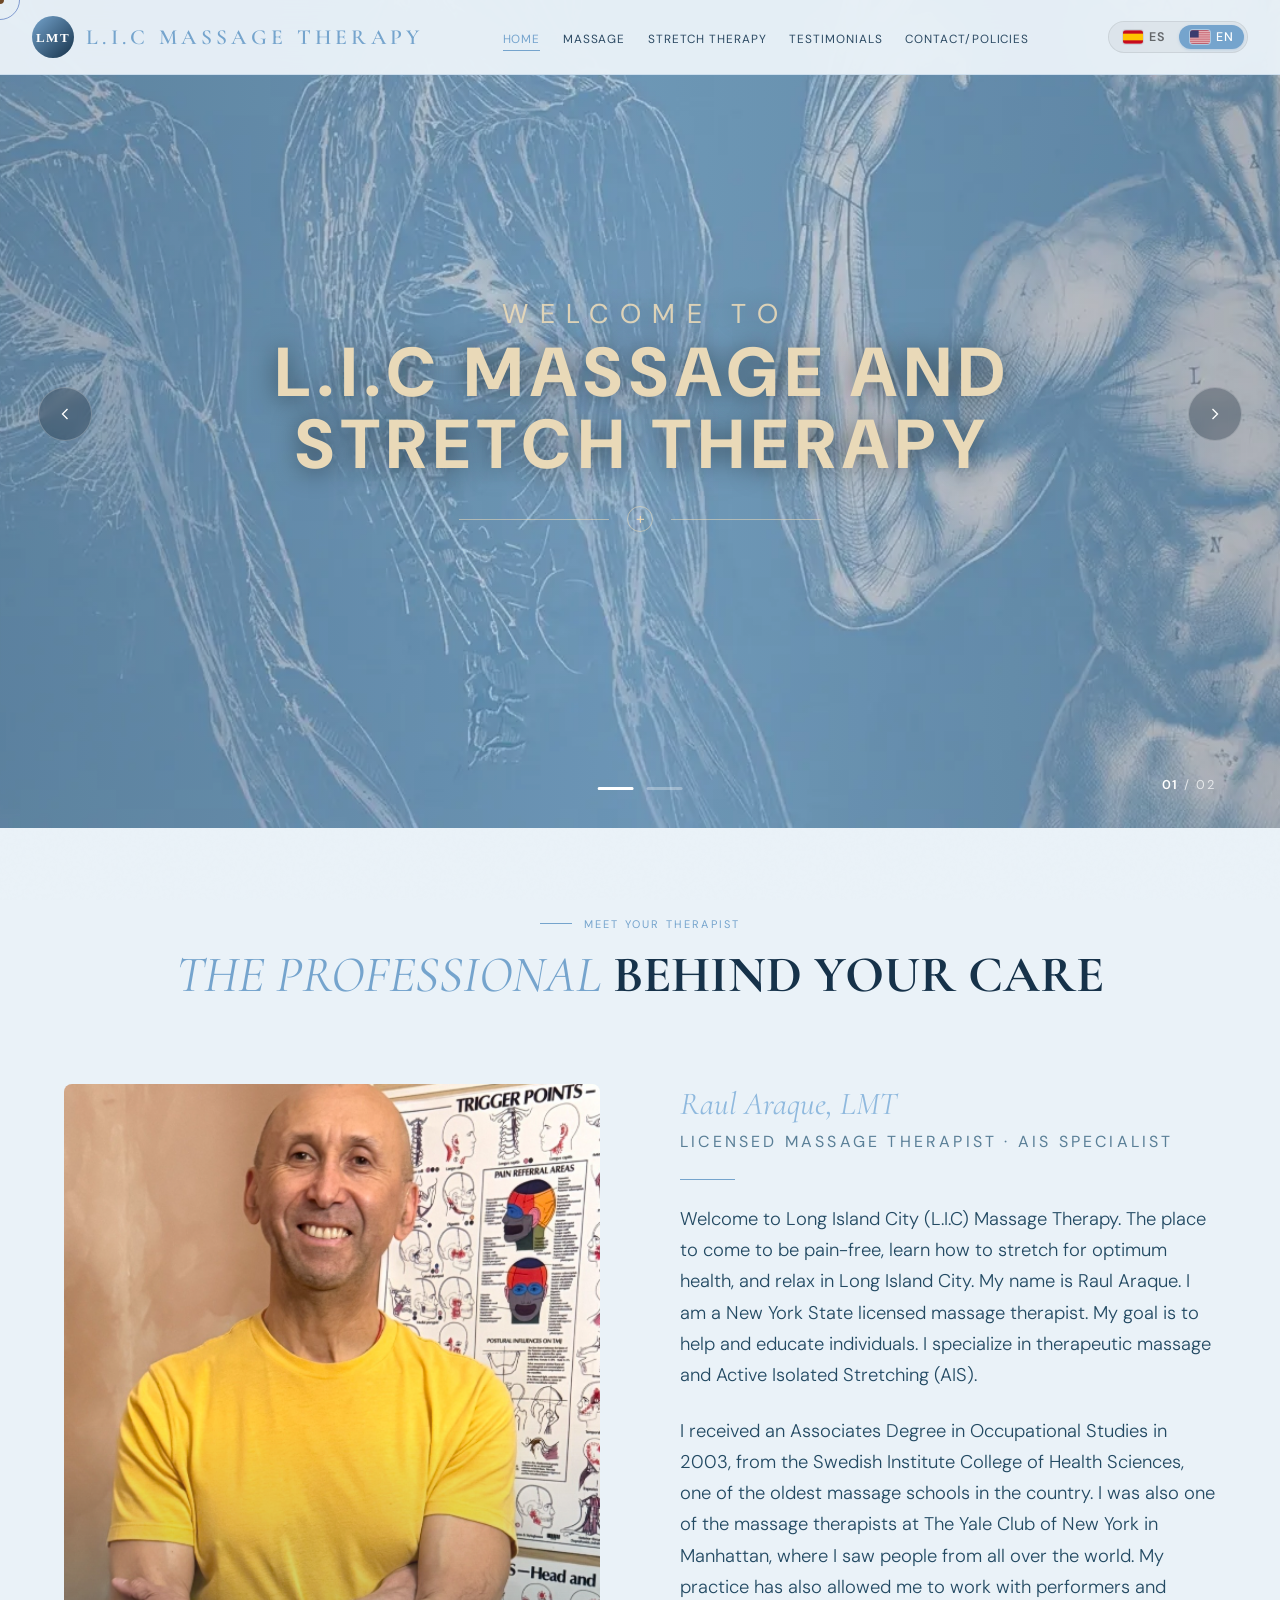
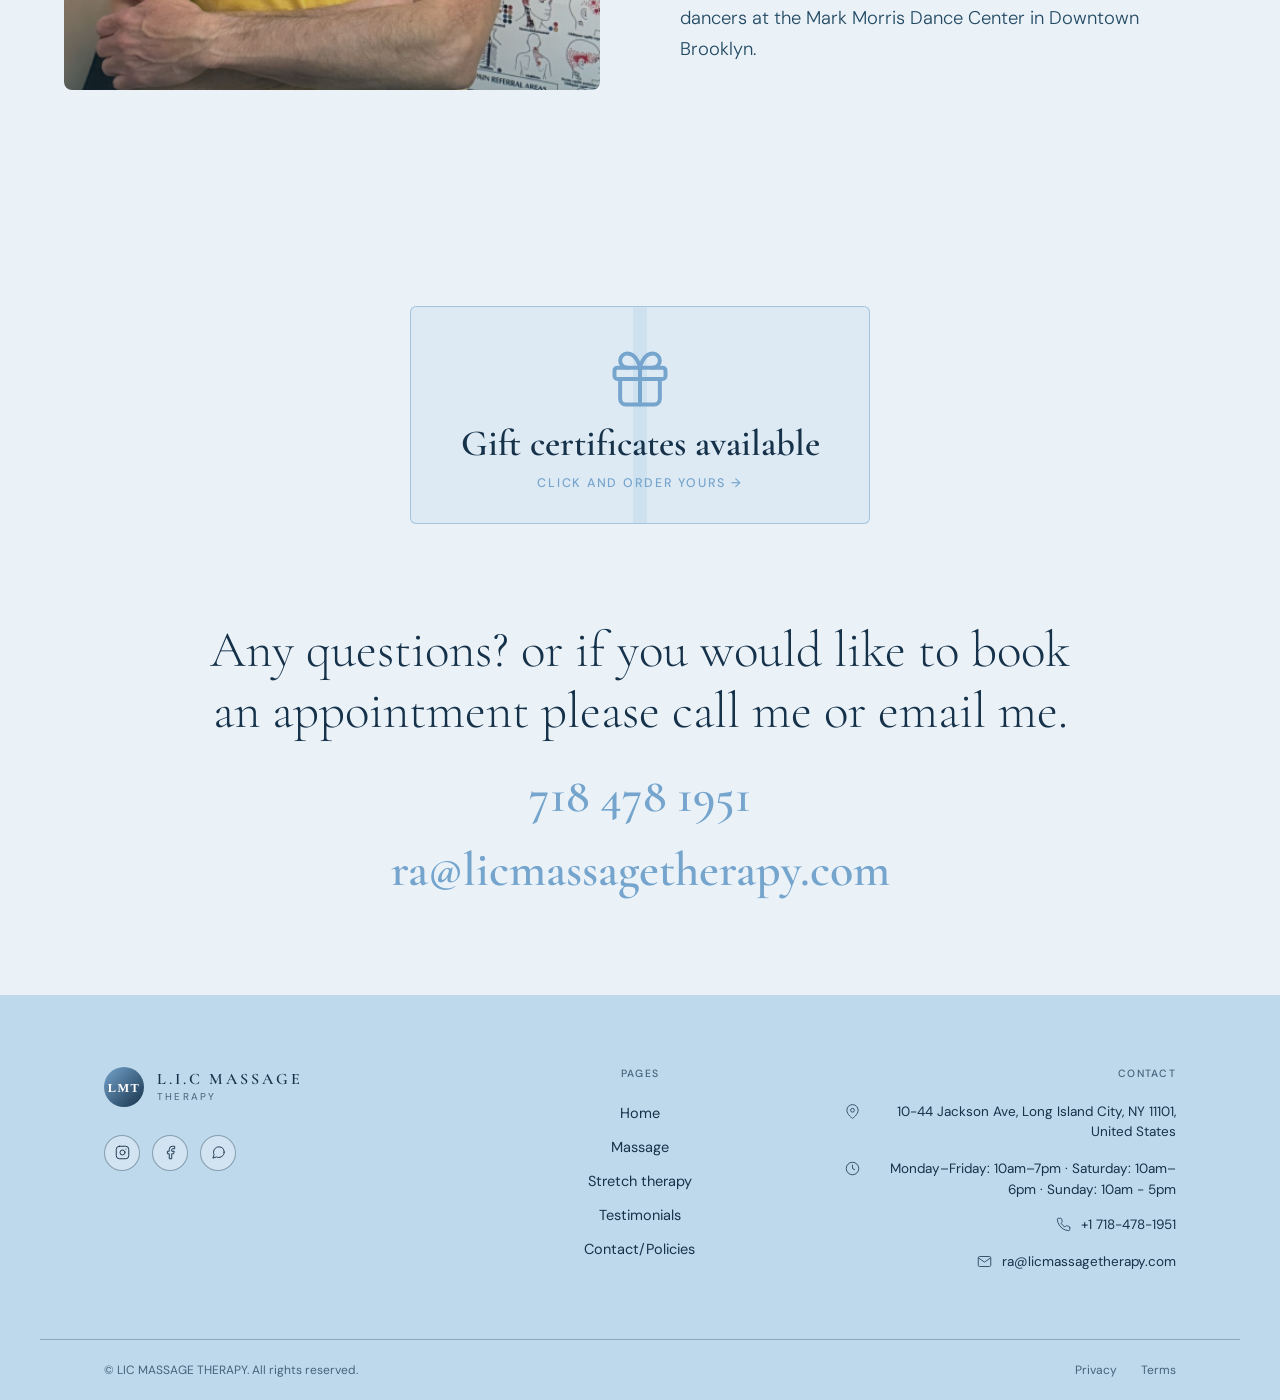
==== LIC-massage-therapy/index.html @ 791ddd69 "update" ====
<!DOCTYPE html>
<html lang="en">
<head>
<meta charset="UTF-8">
<meta name="viewport" content="width=device-width, initial-scale=1.0">
<title>LIC Massage Therapy | Deep Tissue & Therapeutic Massage in Long Island City, NY</title>
<meta name="description" content="Premium muscle therapy center in Long Island City, NY. Personalized deep tissue and therapeutic massage focused on recovery, wellness, and athletic performance.">
<link rel="canonical" href="https://licmassagetherapy.com/">

<!-- ─── OPEN GRAPH / FACEBOOK, WHATSAPP, LINKEDIN ────────────────────────── -->
<meta property="og:type" content="website">
<meta property="og:site_name" content="LIC Massage Therapy">
<meta property="og:locale" content="en_US">
<meta property="og:url" content="https://licmassagetherapy.com/">
<meta property="og:title" content="LIC Massage Therapy | Deep Tissue & Therapeutic Massage in Long Island City, NY">
<meta property="og:description" content="Premium muscle therapy center in Long Island City, NY. Personalized deep tissue and therapeutic massage focused on recovery, wellness, and athletic performance.">
<meta property="og:image" content="https://licmassagetherapy.com/img/og-image.jpg">
<meta property="og:image:width" content="1200">
<meta property="og:image:height" content="630">
<meta property="og:image:alt" content="LIC Massage Therapy - Long Island City, NY">

<!-- ─── TWITTER / X CARD ──────────────────────────────────────────────────── -->
<meta name="twitter:card" content="summary_large_image">
<meta name="twitter:url" content="https://licmassagetherapy.com/">
<meta name="twitter:title" content="LIC Massage Therapy | Deep Tissue & Therapeutic Massage in Long Island City, NY">
<meta name="twitter:description" content="Premium muscle therapy center in Long Island City, NY. Personalized deep tissue and therapeutic massage focused on recovery, wellness, and athletic performance.">
<meta name="twitter:image" content="https://licmassagetherapy.com/img/og-image.jpg">

<link rel="preconnect" href="https://fonts.googleapis.com">
<link rel="preconnect" href="https://fonts.gstatic.com" crossorigin>
<!-- Imagen del hero: se pide de primero, con prioridad alta (clave para el LCP) -->
<link rel="preload" as="image" href="img/hero.webp" fetchpriority="high">
<link href="https://fonts.googleapis.com/css2?family=Cormorant+Garamond:ital,wght@0,300;0,400;0,600;1,300;1,400&family=DM+Sans:wght@300;400;500;700;800&display=swap" rel="stylesheet">
<link rel="stylesheet" href="shared.css">

<!-- Favicon / ícono de pestaña -->
<link rel="icon" type="image/png" href="img/logo.png">
<link rel="shortcut icon" type="image/png" href="img/logo.png">
<link rel="apple-touch-icon" href="img/logo.png">

<!-- ─── HERO CARRUSEL (estilos autocontenidos) ───────────────────────────── -->
<style>
:root{
  --hero-teal:#1F606F;
  --hero-teal-light:#3a8a9c;
}

.hero-carousel{
  position:relative;
  width:100%;
  height:92vh;
  min-height:560px;
  max-height:880px;
  overflow:hidden;
  background:#0a1c2c;
}

/* ── Slides ── */
.hc-slide{
  position:absolute;
  inset:0;
  opacity:0;
  visibility:hidden;
  transition:opacity 1.1s ease, transform 6s ease;
  transform:scale(1.08);
  z-index:1;
}
.hc-slide.active{
  opacity:1;
  visibility:visible;
  transform:scale(1);
  z-index:2;
}
.hc-slide-bg{
  position:absolute;
  inset:0;
  width:100%;
  height:100%;
  max-width:none;
  object-fit:cover;
  object-position:center;
  display:block;
}

/* ── Overlay para contraste (clave del problema anterior) ── */
.hc-slide::after{
  content:'';
  position:absolute;
  inset:0;
  background:
    linear-gradient(105deg, rgba(10,28,44,.82) 0%, rgba(10,28,44,.55) 42%, rgba(10,28,44,.25) 100%),
    linear-gradient(to top, rgba(10,28,44,.65) 0%, transparent 45%);
  z-index:1;
}

/* ── Contenido ── */
.hc-content{
  position:absolute;
  inset:0;
  z-index:10;
  display:flex;
  align-items:center;
  padding:0 clamp(1.5rem,8vw,9rem);
  pointer-events:none;
}
.hc-text{
  max-width:680px;
  pointer-events:auto;
}

.hc-eyebrow{
  display:inline-flex;
  align-items:center;
  gap:.7rem;
  font-family:'DM Sans',sans-serif;
  font-size:.72rem;
  font-weight:500;
  letter-spacing:.32em;
  text-transform:uppercase;
  color:#bfe3ec;
  margin-bottom:1.6rem;
  opacity:0;
  transform:translateY(20px);
}
.hc-eyebrow::before{
  content:'';
  width:42px;
  height:1px;
  background:var(--hero-teal-light);
}

.hc-title{
  font-family:'Cormorant Garamond',serif;
  font-weight:300;
  font-size:clamp(2.6rem,6.2vw,5.4rem);
  line-height:1.02;
  color:#fff;
  margin:0 0 .4rem;
  text-shadow:0 4px 30px rgba(0,0,0,.55);
  opacity:0;
  transform:translateY(28px);
}
.hc-title em{
  font-style:italic;
  font-weight:400;
  color:#e9d9b8;
}
.hc-title .light{
  display:block;
  font-size:.92em;
  color:rgba(255,255,255,.95);
}

.hc-divider{
  width:64px;
  height:2px;
  background:linear-gradient(90deg,var(--hero-teal-light),transparent);
  margin:1.8rem 0;
  opacity:0;
  transform:scaleX(0);
  transform-origin:left;
}

.hc-desc{
  font-family:'DM Sans',sans-serif;
  font-weight:300;
  font-size:clamp(1rem,1.4vw,1.15rem);
  line-height:1.8;
  color:rgba(255,255,255,.82);
  max-width:480px;
  margin:0 0 2.4rem;
  text-shadow:0 2px 14px rgba(0,0,0,.4);
  opacity:0;
  transform:translateY(20px);
}

.hc-ctas{
  display:flex;
  gap:1rem;
  flex-wrap:wrap;
  opacity:0;
  transform:translateY(20px);
}

.hc-btn{
  display:inline-flex;
  align-items:center;
  gap:.6rem;
  font-family:'DM Sans',sans-serif;
  font-size:.82rem;
  font-weight:500;
  letter-spacing:.12em;
  text-transform:uppercase;
  text-decoration:none;
  padding:1.05rem 2.4rem;
  border-radius:2px;
  transition:all .35s ease;
  cursor:pointer;
}
.hc-btn-primary{
  background:var(--hero-teal);
  color:#fff;
  border:1px solid var(--hero-teal);
}
.hc-btn-primary:hover{
  background:var(--hero-teal-light);
  border-color:var(--hero-teal-light);
  transform:translateY(-2px);
  box-shadow:0 12px 30px rgba(31,96,111,.45);
}
.hc-btn-ghost{
  background:transparent;
  color:#fff;
  border:1px solid rgba(255,255,255,.35);
}
.hc-btn-ghost:hover{
  border-color:#fff;
  background:rgba(255,255,255,.08);
  transform:translateY(-2px);
}

/* ── Animación de entrada del slide activo ── */
.hc-slide.active .hc-eyebrow{ animation:hcUp .8s .25s forwards; }
.hc-slide.active .hc-title{   animation:hcUp .9s .4s forwards; }
.hc-slide.active .hc-divider{ animation:hcLine .8s .7s forwards; }
.hc-slide.active .hc-desc{    animation:hcUp .9s .85s forwards; }
.hc-slide.active .hc-ctas{    animation:hcUp .9s 1s forwards; }

@keyframes hcUp{ to{ opacity:1; transform:translateY(0);} }
@keyframes hcLine{ to{ opacity:1; transform:scaleX(1);} }

/* ── Flechas ── */
.hc-arrow{
  position:absolute;
  top:50%;
  transform:translateY(-50%);
  z-index:20;
  width:54px;
  height:54px;
  border-radius:50%;
  border:1px solid rgba(255,255,255,.25);
  background:rgba(10,28,44,.3);
  backdrop-filter:blur(6px);
  color:#fff;
  display:flex;
  align-items:center;
  justify-content:center;
  cursor:pointer;
  transition:all .3s ease;
}
.hc-arrow:hover{
  background:var(--hero-teal);
  border-color:var(--hero-teal);
  transform:translateY(-50%) scale(1.08);
}
.hc-arrow svg{ width:20px; height:20px; }
.hc-arrow.prev{ left:clamp(1rem,3vw,2.4rem); }
.hc-arrow.next{ right:clamp(1rem,3vw,2.4rem); }

/* ── Dots ── */
.hc-dots{
  position:absolute;
  bottom:2.4rem;
  left:50%;
  transform:translateX(-50%);
  z-index:20;
  display:flex;
  gap:.8rem;
}
.hc-dot{
  width:36px;
  height:3px;
  border-radius:2px;
  border:none;
  background:rgba(255,255,255,.3);
  cursor:pointer;
  padding:0;
  overflow:hidden;
  position:relative;
  transition:background .3s;
}
.hc-dot.active{ background:rgba(255,255,255,.4); }
.hc-dot.active::after{
  content:'';
  position:absolute;
  inset:0;
  background:#fff;
  transform:translateX(-100%);
}
.hc-dot.active.run::after{
  animation:hcDot 6s linear forwards;
}
@keyframes hcDot{ to{ transform:translateX(0);} }

/* ── Contador de slide ── */
.hc-counter{
  position:absolute;
  bottom:2.2rem;
  right:clamp(1.5rem,5vw,4rem);
  z-index:20;
  font-family:'DM Sans',sans-serif;
  font-size:.8rem;
  letter-spacing:.15em;
  color:rgba(255,255,255,.7);
}
.hc-counter b{ color:#fff; font-weight:600; }

/* ── Responsive ── */
@media (max-width:768px){
  .hero-carousel{ height:88vh; min-height:520px; }
  .hc-content{ padding:0 1.5rem; align-items:flex-end; padding-bottom:6rem; }
  .hc-arrow{ width:44px; height:44px; }
  .hc-arrow.prev{ left:.8rem; }
  .hc-arrow.next{ right:.8rem; }
  .hc-counter{ display:none; }
  .hc-desc{ max-width:100%; }
}
@media (max-width:480px){
  .hc-ctas{ flex-direction:column; }
  .hc-btn{ justify-content:center; width:100%; }
}

/* ── Slide centrado (estilo banner de referencia) ── */
.hc-centered .hc-content{
  justify-content:center;
  text-align:center;
}
.hc-centered .hc-text{
  max-width:none;
}
/* Centrar también título/divisor/descr./botones cuando el slide centrado
   usa la estructura .hc-title (como el slide 2) */
.hc-centered .hc-divider{
  margin-left:auto;
  margin-right:auto;
  transform-origin:center;
}
.hc-centered .hc-desc{
  margin-left:auto;
  margin-right:auto;
}
.hc-centered .hc-ctas{
  justify-content:center;
}
/* Overlay más suave: la imagen ya viene oscurecida en teal */
.hc-centered::after{
  background:linear-gradient(to right, rgba(10,28,44,.25), rgba(10,28,44,.1) 50%, rgba(10,28,44,.25));
}
.hc-title-center{
  font-family:'DM Sans',sans-serif;
  margin:0;
  color:#e9d9b8;
  text-shadow:0 2px 24px rgba(0,0,0,.5);
  display:flex;
  flex-direction:column;
  align-items:center;
  gap:.3rem;
}
.hc-line-top{
  font-weight:400;
  font-size:clamp(1rem,2.2vw,1.7rem);
  letter-spacing:.42em;
  text-transform:uppercase;
  padding-left:.42em; /* compensar el letter-spacing para centrar óptico */
  opacity:.9;
}
.hc-line-bottom{
  font-weight:800;
  font-size:clamp(1.9rem,5.4vw,4.4rem);
  letter-spacing:.1em;
  text-transform:uppercase;
  line-height:1.05;
  padding-left:.1em;
}
.hc-plus{
  display:flex;
  align-items:center;
  justify-content:center;
  gap:1.1rem;
  margin-top:1.6rem;
  opacity:0;
  transform:translateY(16px);
}
.hc-slide.active .hc-plus{ animation:hcUp .9s .6s forwards; }
.hc-plus-line{
  width:clamp(60px,12vw,150px);
  height:1px;
  background:rgba(233,217,184,.55);
}
.hc-plus-icon{
  display:inline-flex;
  align-items:center;
  justify-content:center;
  width:26px;
  height:26px;
  border:1px solid rgba(233,217,184,.55);
  border-radius:50%;
  color:#e9d9b8;
  font-size:1rem;
  line-height:1;
}
/* animación del título centrado */
.hc-slide.active .hc-title-center{ animation:hcUp .9s .35s forwards; opacity:0; transform:translateY(24px); }

@media (max-width:768px){
  .hc-centered .hc-content{ align-items:center; padding-bottom:0; }
}

/* ── Rendimiento (LCP): el primer slide se pinta completo desde el primer frame.
   Las animaciones de entrada solo corren cuando el carrusel ya avanzó
   (la clase .hc-started la agrega el script en go()). ── */
.hero-carousel:not(.hc-started) .hc-slide:first-child,
.hero-carousel:not(.hc-started) .hc-slide:first-child .hc-title-center,
.hero-carousel:not(.hc-started) .hc-slide:first-child .hc-plus{
  animation:none;
  opacity:1;
  transform:none;
  transition:none;
}
</style>
<!-- ─── Override: descripción About más grande ──────────────────────────── -->
<style>
.about-bio{
  font-size:clamp(1.15rem, 1.4vw, 1.6rem) !important;
  line-height:1.7 !important;
}
.about-role{
  font-size:clamp(1rem, 1.2vw, 1.2rem) !important;
  line-height:1.6 !important;
}
</style>
</head>
<body>

<!-- ─── SPLASH SCREEN ────────────────────────────────────────────────────── -->
<div id="splashScreen" aria-hidden="true">
  <div class="splash-inner">

    <!-- Nombre de la marca -->
    <div class="splash-brand">
      <span class="splash-brand-name"> LIC MASSAGE THERAPY</span>
    </div>

    <!-- Barra de progreso -->
    <div class="splash-progress-track">
      <div class="splash-progress-bar" id="splashBar"></div>
    </div>

  </div>
</div>


<script>
(function () {
  var splash   = document.getElementById('splashScreen');
  var bar      = document.getElementById('splashBar');
  var duration = 400; // ms total visible
  var fadeTime = 350;  // ms fade-out (matches CSS)

  /* Progreso animado */
  var start = null;
  function animateBar(ts) {
    if (!start) start = ts;
    var pct = Math.min(((ts - start) / duration) * 100, 100);
    bar.style.width = pct + '%';
    if (pct < 100) requestAnimationFrame(animateBar);
  }
  requestAnimationFrame(animateBar);

  /* Ocultar splash */
  function hideSplash() {
    splash.classList.add('fade-out');
    setTimeout(function () {
      splash.style.display = 'none';
    }, fadeTime + 10);
  }

  /* Disparar al mayor: duración mínima o carga de página */
  var loaded   = false;
  var timerDone = false;

  function tryHide() {
    if (loaded && timerDone) hideSplash();
  }

  setTimeout(function () {
    timerDone = true;
    tryHide();
  }, duration);

  /* Antes esperaba a window 'load' (todas las imágenes, incluido el hero).
     Ahora basta con que el HTML esté listo: el hero ya se ve debajo. */
  if (document.readyState !== 'loading') {
    loaded = true;
  } else {
    document.addEventListener('DOMContentLoaded', function () {
      loaded = true;
      tryHide();
    });
  }
})();
</script>

<!-- ─── HERO CARRUSEL ─────────────────────────────────────────────────────── -->
<section class="hero-carousel" id="heroCarousel" aria-label="Hero">

  <!-- Slide 1 -->
  <div class="hc-slide active hc-centered">
    <img class="hc-slide-bg" src="img/hero.webp" alt="" fetchpriority="high" decoding="async" width="1920" height="1080">
    <div class="hc-content">
      <div class="hc-text">
        <h1 class="hc-title-center">
          <span class="hc-line-top" data-i18n="hero.title1">Welcome to</span>
          <span class="hc-line-bottom" data-i18n="hero.title2">L.I.C MASSAGE AND STRETCH THERAPY</span>
        </h1>
        <div class="hc-plus">
          <span class="hc-plus-line"></span>
          <span class="hc-plus-icon">+</span>
          <span class="hc-plus-line"></span>
        </div>
      </div>
    </div>
  </div>



  <!-- Slide 3 -->
  <div class="hc-slide hc-centered">
    <img class="hc-slide-bg" src="img/hero.webp" alt="" loading="lazy" decoding="async" width="1920" height="1080">
    <div class="hc-content">
      <div class="hc-text">
       
        <h1 class="hc-title">
          <em data-i18n="hero3.title1">MOVE BETTER,</em>
          <span class="light" data-i18n="hero3.title2">FEEL BETTER</span>
        </h1>
        <div class="hc-divider"></div>
        <p class="hc-desc" data-i18n="hero3.desc">A systematic method of muscle lengthening and fascial release that redefines what it means to stretch.</p>
        <div class="hc-ctas">
          <a href="#" class="hc-btn hc-btn-primary" id="heroBookNowBtn" data-i18n="hero3.cta1">Book Appointment</a>
        </div>
      </div>
    </div>
  </div>

  <!-- Flechas -->
  <button class="hc-arrow prev" id="hcPrev" aria-label="Previous">
    <svg viewBox="0 0 24 24" fill="none" stroke="currentColor" stroke-width="1.6"><polyline points="15 18 9 12 15 6"/></svg>
  </button>
  <button class="hc-arrow next" id="hcNext" aria-label="Next">
    <svg viewBox="0 0 24 24" fill="none" stroke="currentColor" stroke-width="1.6"><polyline points="9 18 15 12 9 6"/></svg>
  </button>

  <!-- Dots -->
  <div class="hc-dots" id="hcDots" role="tablist"></div>

  <!-- Contador -->
  <div class="hc-counter"><b id="hcCur">01</b> / <span id="hcTotal">03</span></div>
</section>

<!-- ─── SCRIPT HERO CARRUSEL ──────────────────────────────────────────────── -->
<script>
(function(){
  var root   = document.getElementById('heroCarousel');
  if(!root) return;
  var slides = Array.prototype.slice.call(root.querySelectorAll('.hc-slide'));
  var dotsEl = document.getElementById('hcDots');
  var curEl  = document.getElementById('hcCur');
  var total  = slides.length;
  var idx    = 0;
  var timer  = null;
  var DELAY  = 6000;

  document.getElementById('hcTotal').textContent = ('0'+total).slice(-2);

  /* Crear dots */
  slides.forEach(function(_,i){
    var d = document.createElement('button');
    d.className = 'hc-dot' + (i===0?' active':'');
    d.setAttribute('role','tab');
    d.setAttribute('aria-label','Slide '+(i+1));
    d.addEventListener('click', function(){ go(i); });
    dotsEl.appendChild(d);
  });
  var dots = Array.prototype.slice.call(dotsEl.children);

  function go(n){
    root.classList.add('hc-started');
    idx = (n + total) % total;
    slides.forEach(function(s,i){ s.classList.toggle('active', i===idx); });
    dots.forEach(function(d,i){
      d.classList.toggle('active', i===idx);
      d.classList.remove('run');
    });
    curEl.textContent = ('0'+(idx+1)).slice(-2);
    /* reiniciar barra de progreso del dot activo */
    void dots[idx].offsetWidth;
    dots[idx].classList.add('run');
    restart();
  }
  function next(){ go(idx+1); }
  function prev(){ go(idx-1); }

  function restart(){
    clearTimeout(timer);
    timer = setTimeout(next, DELAY);
  }

  document.getElementById('hcNext').addEventListener('click', next);
  document.getElementById('hcPrev').addEventListener('click', prev);

  /* Pausar al pasar el mouse */
  root.addEventListener('mouseenter', function(){ clearTimeout(timer); });
  root.addEventListener('mouseleave', restart);

  /* Teclado */
  document.addEventListener('keydown', function(e){
    if(e.key==='ArrowRight') next();
    if(e.key==='ArrowLeft')  prev();
  });

  /* Swipe táctil */
  var x0=null;
  root.addEventListener('touchstart', function(e){ x0 = e.touches[0].clientX; }, {passive:true});
  root.addEventListener('touchend', function(e){
    if(x0===null) return;
    var dx = e.changedTouches[0].clientX - x0;
    if(Math.abs(dx) > 50){ dx<0 ? next() : prev(); }
    x0=null;
  }, {passive:true});

  /* Iniciar */
  dots[0].classList.add('run');
  restart();
})();
</script>



<!-- ═══════════ CONTENIDO SOBRE MÍ (migrado desde sobre-mi.html) ═══════════ -->

<style>
/* ── Encabezado de sección "Sobre el Terapeuta" (antes page-hero) ── */
.about-section-header{
  text-align:center;
  max-width:1200px;
  margin:0 auto;
  padding:80px clamp(16px,3vw,40px) 0;
}
.about-section-header .section-tag{
  display:inline-flex;
  align-items:center;
  gap:12px;
  font-size:11px;
  letter-spacing:.2em;
  text-transform:uppercase;
  color:#75a4cd;
  margin-bottom:16px;
}
.about-section-header .section-tag::before{
  content:"";
  width:32px;
  height:1px;
  background:#75a4cd;
}
.about-section-title{
  font-size:clamp(2rem,4.4vw,3.2rem);
  line-height:1.12;
  color:#16324a;
  margin:0;
  font-family:'Cormorant Garamond',serif;
}
.about-section-title em{
  font-style:italic;
  font-weight:400;
  color:#75a4cd;
}
.about-section-title strong{
  font-weight:800;
  color:#16324a;
}
</style>

 
<!-- ─── SOBRE MÍ: encabezado de sección ──────────────────────────────────── -->
<div class="about-section-header">
  <div class="section-tag reveal" data-i18n="about.tag">Sobre el Terapeuta</div>
  <h2 class="about-section-title reveal delay-1"><em data-i18n="about.title1">Ciencia</em> <strong data-i18n="about.title2">&amp; Precisión</strong></h2>
</div>
 

<section class="about-page">
  <div class="section-container">
    <div class="about-inner">
 
      <!-- FOTO (LEFT) -->
      <div class="about-visual reveal">
 
        <div class="about-accent-line"></div>
 
        <div class="about-img-wrap">
          <div class="about-img-placeholder">
            <img src="img/rr.png" alt="Masaje terapéutico" class="about-img">
            <div class="about-overlay"></div>
          </div>
        </div>
 
 
      </div>
 
      <!-- TEXTO (RIGHT) -->
      <div class="about-text">
 
        <div class="about-name reveal" data-i18n="about.name">
          Raul Araque
        </div>
 
        <div class="about-role reveal delay-1" data-i18n="about.role">
          terapeuta de masaje con licencia del estado de Nueva York. Me especializo en masaje terapéutico y estiramiento aislado activo (AIS).
        </div>
 
        <div class="gold-line reveal delay-1"></div>
 
        <p class="about-bio reveal delay-2" data-i18n="about.bio">
          Con más de 12 años de práctica clínica en terapia muscular y deportiva, he atendido a atletas profesionales, equipos nacionales y miles de pacientes que buscan recuperación óptima. Mi enfoque combina la anatomía funcional con técnicas avanzadas de manipulación tisular para resultados duraderos.
        </p>
 
        <p class="about-bio reveal delay-2" data-i18n="about.bio2">
          Mi filosofía se basa en entender el cuerpo como un sistema integrado. Cada sesión comienza con una evaluación exhaustiva para diseñar un protocolo personalizado que aborde la causa raíz, no solo los síntomas.
        </p>
 
        <div class="about-certs reveal delay-3">
        </div>
      </div>
 
    </div>
  </div>
</section>

 
<!-- ─── CAJITA DE REGALO: GIFT CERTIFICATES ─────────────────────────────── -->
<style>
.gift-section{
  padding:4rem clamp(16px,3vw,40px) 1rem;
  display:flex;
  justify-content:center;
}
.gift-card{
  position:relative;
  display:flex;
  flex-direction:column;
  align-items:center;
  gap:.6rem;
  width:100%;
  max-width:460px;
  padding:2.4rem 2rem 2rem;
  text-align:center;
  text-decoration:none;
  color:var(--text-primary,#16324a);
  background:rgba(117,164,205,.10);
  border:1px solid rgba(117,164,205,.55);
  border-radius:6px;
  overflow:hidden;
  transition:transform .25s ease, box-shadow .25s ease, background .25s ease;
}
/* cinta vertical del "regalo" */
.gift-card::before{
  content:"";
  position:absolute;
  top:0; bottom:0; left:50%;
  width:14px;
  transform:translateX(-50%);
  background:var(--gold,#75a4cd);
  opacity:.14;
  pointer-events:none;
}
.gift-card:hover{
  transform:translateY(-4px);
  background:rgba(117,164,205,.16);
  box-shadow:0 14px 34px rgba(22,50,74,.18);
}
.gift-icon{
  position:relative;
  width:68px; height:68px;
  color:var(--gold,#75a4cd);
  transition:transform .3s ease;
}
.gift-card:hover .gift-icon{ transform:rotate(-6deg) scale(1.08); }
.gift-title{
  position:relative;
  font-family:'Cormorant Garamond',serif;
  font-size:clamp(1.7rem,3.6vw,2.3rem);
  font-weight:600;
  line-height:1.15;
  margin:0;
}
.gift-cta{
  position:relative;
  font-family:'DM Sans',sans-serif;
  font-size:.78rem;
  font-weight:500;
  letter-spacing:.14em;
  text-transform:uppercase;
  color:var(--gold,#75a4cd);
}
.gift-cta::after{ content:" →"; }
</style>

<section class="gift-section">
  <a class="gift-card reveal" id="giftCard" href="https://mail.google.com/mail/?view=cm&fs=1&to=ra@licmassagetherapy.com" target="_blank" rel="noopener">
    <svg class="gift-icon" viewBox="0 0 24 24" fill="none" stroke="currentColor" stroke-width="1.4" stroke-linecap="round" stroke-linejoin="round" aria-hidden="true">
      <rect x="3" y="8" width="18" height="4" rx="1"/>
      <path d="M12 8v13"/>
      <path d="M19 12v7a2 2 0 0 1-2 2H7a2 2 0 0 1-2-2v-7"/>
      <path d="M7.5 8a2.5 2.5 0 0 1 0-5C11 3 12 8 12 8s1-5 4.5-5a2.5 2.5 0 0 1 0 5"/>
    </svg>
    <h3 class="gift-title" data-i18n="gift.title">Gift certificates available</h3>
    <span class="gift-cta" data-i18n="gift.cta">Click and order yours</span>
  </a>
</section>

<script>
/* Abre Gmail (redactar) con asunto y cuerpo en el idioma activo */
(function () {
  var TO = 'ra@licmassagetherapy.com';
  function giftUrl() {
    var lang = document.documentElement.lang === 'es' ? 'es' : 'en';
    var t = (typeof i18n !== 'undefined' && i18n[lang]) ? i18n[lang] : {};
    return 'https://mail.google.com/mail/?view=cm&fs=1'
      + '&to=' + encodeURIComponent(TO)
      + '&su=' + encodeURIComponent(t['gift.mail.subject'] || '')
      + '&body=' + encodeURIComponent(t['gift.mail.body'] || '');
  }
  function refresh() {
    var a = document.getElementById('giftCard');
    if (a) a.href = giftUrl();
  }
  document.addEventListener('langChange', refresh);
  document.addEventListener('DOMContentLoaded', refresh);
  document.addEventListener('click', function (e) {
    var a = e.target.closest && e.target.closest('#giftCard');
    if (a) a.href = giftUrl();
  }, true);
})();
</script>

<!-- ─── CTA CONTACTO / RESERVAS ──────────────────────────────────────────── -->
<style>
.home-cta{
  padding:5rem clamp(16px,3vw,40px) 6rem;
  text-align:center;
}
.home-cta-inner{
  max-width:900px;
  margin:0 auto;
  display:flex;
  flex-direction:column;
  align-items:center;
  gap:1rem;
}
.home-cta-title{
  font-family:'Cormorant Garamond',serif;
  font-size:clamp(2rem,5vw,3.2rem);
  font-weight:300;
  line-height:1.2;
  color:var(--text-primary,#16324a);
  margin:0 0 .5rem;
}
.home-cta-link{
  font-family:'Cormorant Garamond',serif;
  font-weight:600;
  font-size:clamp(1.8rem,4.5vw,3rem);
  color:var(--gold,#75a4cd);
  text-decoration:none;
  transition:color .2s ease;
}
.home-cta-link:hover{ color:var(--gold-light,#16324a); }
.home-cta-email{ word-break:break-all; }
</style>

<section class="home-cta">
  <div class="home-cta-inner reveal">
    <h2 class="home-cta-title" data-i18n="cancel.top.title">Any questions? or if you would like to book an appointment please call me or email me.</h2>
    <a href="tel:+17184781951" class="home-cta-link">718 478 1951</a>
    <a href="mailto:ra@licmassagetherapy.com" class="home-cta-link home-cta-email">ra@licmassagetherapy.com</a>
  </div>
</section>

<!-- ── Script de animaciones scroll para las nuevas secciones ── -->
<script>
(function () {
  var animated = document.querySelectorAll('.slide-left, .slide-right, .slide-up');
  if (!animated.length) return;
 
  var io = new IntersectionObserver(function (entries) {
    entries.forEach(function (e) {
      if (e.isIntersecting) {
        e.target.classList.add('in');
        io.unobserve(e.target);
      }
    });
  }, { threshold: 0.12 });
 
  animated.forEach(function (el) { io.observe(el); });
})();
</script>
 
 


<!-- ─── SCRIPTS: Video + Tabs ─────────────────────────────────────────────── -->
<script>
/* ── Tabs ── */
var tabBtns   = document.querySelectorAll('.tab-btn');
var tabInd    = document.getElementById('tabIndicator');
function switchTab(idx) {
  if (!tabBtns.length || !tabInd) return; /* guard: sección de tabs ausente */
  tabBtns.forEach(function(b,i){
    b.classList.toggle('active', i === idx);
    b.setAttribute('aria-selected', i === idx);
  });
  document.querySelectorAll('.tab-panel').forEach(function(p,i){
    p.classList.toggle('active', i === idx);
  });
  var active = tabBtns[idx];
  if (!active) return;
  tabInd.style.left  = active.offsetLeft + 'px';
  tabInd.style.width = active.offsetWidth + 'px';
  if (idx === 0) bcInit();
}

/* Init indicator */
window.addEventListener('load', function() {
  switchTab(0);
  /* Re-aplicar idioma DESPUÉS de que load haya generado los elementos dinámicos
     (dots del carousel, indicador de tabs, etc.) */
  if (typeof applyLang === 'function' && typeof currentLang !== 'undefined') {
    applyLang(currentLang);
  }
});

/* ── Benefits carousel ── */
var bcPos   = 0;
var bcTotal = 5;
var bcVisible = 3;

function bcGetVisible() {
  return window.innerWidth <= 560 ? 1 : window.innerWidth <= 900 ? 2 : 3;
}

/* Helper para leer traducciones (disponible tras cargar shared.js) */
function bcT(key, fallback) {
  if (typeof i18n !== 'undefined' && typeof currentLang !== 'undefined') {
    var val = i18n[currentLang] && i18n[currentLang][key];
    if (val !== undefined) return val;
  }
  return fallback || key;
}

function bcInit() {
  bcVisible = bcGetVisible();
  var dotsEl = document.getElementById('bcDots');
  if (!dotsEl) return; /* guard: sección de beneficios ausente */
  var pages  = Math.ceil(bcTotal / bcVisible);
  dotsEl.innerHTML = '';
  for (var i = 0; i < pages; i++) {
    var d = document.createElement('button');
    d.className = 'bc-dot' + (i === 0 ? ' active' : '');
    /* FIX: aria-label traducido según idioma activo */
    d.setAttribute('aria-label', bcT('bc.page', 'Page') + ' ' + (i+1));
    d.setAttribute('data-page', i);
    d.onclick = (function(pg){ return function(){ bcGoTo(pg); }; })(i);
    dotsEl.appendChild(d);
  }
  /* FIX: re-aplicar traducciones a las tarjetas estáticas del carousel */
  bcApplyLang();
  bcGoTo(0);
}

/* Re-aplica las traducciones i18n a todos los elementos [data-i18n] dentro
   del panel de beneficios, para cuando el idioma cambia sin re-renderizar el HTML */
function bcApplyLang() {
  if (typeof i18n === 'undefined' || typeof currentLang === 'undefined') return;
  var panel = document.getElementById('panel-0');
  if (!panel) return;
  panel.querySelectorAll('[data-i18n]').forEach(function(el) {
    var key = el.getAttribute('data-i18n');
    var val = i18n[currentLang] && i18n[currentLang][key];
    if (val !== undefined) el.textContent = val;
  });
  /* También actualizar aria-labels de los dots ya creados */
  document.querySelectorAll('.bc-dot').forEach(function(d, i) {
    d.setAttribute('aria-label', bcT('bc.page', 'Page') + ' ' + (i+1));
  });
}

function bcGoTo(page) {
  bcVisible = bcGetVisible();
  var pages  = Math.ceil(bcTotal / bcVisible);
  page = Math.max(0, Math.min(page, pages - 1));
  bcPos = page;
  var cardW = document.querySelector('.bc-card');
  if (!cardW) return;
  var gap    = 19.2; // ~1.2rem
  var shift  = page * bcVisible * (cardW.offsetWidth + gap);
  document.getElementById('bcTrack').style.transform = 'translateX(-' + shift + 'px)';
  document.querySelectorAll('.bc-dot').forEach(function(d, i) {
    d.classList.toggle('active', i === page);
  });
  document.getElementById('bcPrev').disabled = page === 0;
  document.getElementById('bcNext').disabled = page >= pages - 1;
}

function bcSlide(dir) {
  bcGoTo(bcPos + dir);
}

window.addEventListener('resize', function() { bcInit(); });

/* FIX: escuchar cambio de idioma para re-traducir la sección de beneficios */
document.addEventListener('langChange', function() {
  bcApplyLang();
});
</script>


<script src="shared.js"></script>
<script src="components.js"></script>
<script>
  renderComponents('index');
  initPage('index');
</script>

<!-- ══════════════ SQUARE BOOKING MODAL ══════════════ -->
<style>
.sq-booking-overlay {
  display: none;
  position: fixed;
  inset: 0;
  background: rgba(0, 0, 0, 0.6);
  z-index: 10000;
  align-items: center;
  justify-content: center;
  padding: 2rem 1rem;
}
.sq-booking-overlay.active {
  display: flex;
}
.sq-booking-modal {
  position: relative;
  background: #fff;
  width: 100%;
  max-width: 520px;
  height: 90vh;
  max-height: 780px;
  border-radius: 10px;
  overflow: hidden;
  box-shadow: 0 20px 60px rgba(0, 0, 0, 0.35);
}
.sq-booking-close {
  position: absolute;
  top: 0.6rem;
  right: 0.6rem;
  z-index: 2;
  width: 34px;
  height: 34px;
  border: none;
  border-radius: 50%;
  background: rgba(0, 0, 0, 0.55);
  color: #fff;
  display: flex;
  align-items: center;
  justify-content: center;
  cursor: pointer;
  transition: background 0.2s ease;
}
.sq-booking-close:hover { background: rgba(0, 0, 0, 0.8); }
.sq-booking-close svg { width: 18px; height: 18px; }
.sq-booking-iframe {
  width: 100%;
  height: 100%;
  border: 0;
}
.sq-booking-loading {
  position: absolute;
  inset: 0;
  display: flex;
  align-items: center;
  justify-content: center;
  font-family: 'DM Sans', sans-serif;
  font-size: 0.9rem;
  letter-spacing: 0.08em;
  text-transform: uppercase;
  color: var(--text-secondary, #777);
}
@media (max-width: 560px) {
  .sq-booking-modal { height: 95vh; max-height: none; border-radius: 6px; }
}
</style>

<div class="sq-booking-overlay" id="sqBookingOverlay" role="dialog" aria-modal="true" aria-label="Reservar cita">
  <div class="sq-booking-modal" id="sqBookingModal">
    <button class="sq-booking-close" id="sqBookingClose" aria-label="Cerrar">
      <svg viewBox="0 0 24 24" fill="none" stroke="currentColor" stroke-width="2"><path d="M18 6L6 18M6 6l12 12"/></svg>
    </button>
    <div class="sq-booking-loading" id="sqBookingLoading">Cargando reservas…</div>
    <iframe class="sq-booking-iframe" id="sqBookingIframe" title="Reservar cita" allow="payment"></iframe>
  </div>
</div>

<script>
  (function () {
    // URL del widget de Square Appointments (sin el .js, para usarla como iframe)
    var SQUARE_BOOKING_URL = 'https://square.site/appointments/buyer/widget/xtp5il4pnepb8w/LBVMBHCX8899Q';

    var overlay  = document.getElementById('sqBookingOverlay');
    var iframe   = document.getElementById('sqBookingIframe');
    var loading  = document.getElementById('sqBookingLoading');
    var closeBtn = document.getElementById('sqBookingClose');
    var iframeLoaded = false;

    function openSquareBooking(e) {
      if (e) e.preventDefault();
      if (!iframeLoaded) {
        loading.style.display = 'flex';
        iframe.src = SQUARE_BOOKING_URL;
        iframe.addEventListener('load', function () {
          loading.style.display = 'none';
        }, { once: true });
        iframeLoaded = true;
      }
      overlay.classList.add('active');
      document.body.style.overflow = 'hidden';
    }

    function closeSquareBooking() {
      overlay.classList.remove('active');
      document.body.style.overflow = '';
    }

    closeBtn.addEventListener('click', closeSquareBooking);
    overlay.addEventListener('click', function (e) {
      if (e.target === overlay) closeSquareBooking();
    });
    document.addEventListener('keydown', function (e) {
      if (e.key === 'Escape' && overlay.classList.contains('active')) closeSquareBooking();
    });

    window.openSquareBooking = openSquareBooking;

    var heroBtn = document.getElementById('heroBookNowBtn');
    if (heroBtn) heroBtn.addEventListener('click', openSquareBooking);
  })();
</script>
</body>
</html>
---- LIC-massage-therapy/shared.css ----
:root {

  /* ── FONDOS ─────────────────────────────────────────── */
  --bg-primary:        #eaf2f8;              /* azul pálido — fondo global */
  --bg-deep:           #d6e6f2;              /* azul más profundo */
  --bg-nav:            rgba(234,242,248,0.96);
  --bg-card:           #f5f9fc;              /* blanco azulado suave */
  --bg-card-hover:     #eef5fa;
  --bg-form:           rgba(245,249,252,0.85);
  --bg-glass:          rgba(234,242,248,0.72);
  --bg-page-hero:      linear-gradient(135deg, #d9e8f4 0%, #cfe1f0 50%, #d8e9f5 100%);
  --bg-cta:            #16324a;              /* azul marino profundo */
  --bg-footer:         #16324a;

  /* ── BORDES ─────────────────────────────────────────── */
  --border:            rgba(117,164,205,0.22);
  --border-card:       rgba(117,164,205,0.14);
  --border-focus:      rgba(117,164,205,0.60);

  /* ── TIPOGRAFÍA ─────────────────────────────────────── */
  --font-display:      'Cormorant Garamond', serif;
  --font-body:         'DM Sans', sans-serif;
  --text-primary:      #16324a;              /* azul marino / casi negro */
  --text-secondary:    #234a63;
  --text-muted:        #5a7f97;
  --text-faint:        #a8c3d6;

  /* ── ACENTO PRINCIPAL (reemplaza "gold") ────────────── */
  /* Azul cielo — el color del botón "RESERVAR CITA" */
  --gold:              #75a4cd;
  --gold-soft:         rgba(117,164,205,0.12);
  --gold-light:        #8fb9de;
  --electric:          #2c5478;             /* azul profundo para énfasis */

  /* ── NAVEGACIÓN ─────────────────────────────────────── */
  --nav-link:          #2c4a63;
  --nav-link-hover:    #75a4cd;

  /* ── OVERLAYS / OPACIDADES ──────────────────────────── */
  --muscles-opacity:   0.05;
  --anatomy-opacity:   0.18;
  --page-hero-overlay: rgba(217,232,244,0.55);
  --noise-opacity:     0.10;

  /* ── SCROLLBAR ──────────────────────────────────────── */
  --scrollbar-bg:      #d9e8f4;

  /* ── INPUTS ─────────────────────────────────────────── */
  --input-bg:          #f5f9fc;
  --input-color:       #16324a;

  /* ── SOMBRAS ─────────────────────────────────────────── */
  --shadow-card:       0 4px 24px rgba(22,50,74,0.08);
  --shadow-gold:       0 8px 32px rgba(117,164,205,0.18);

  /* ── CTA / FOOTER ───────────────────────────────────── */
  --cta-border:        rgba(117,164,205,0.28);

  /* ── SERVICIOS ──────────────────────────────────────── */
  --service-num-color: rgba(117,164,205,0.12);
  --service-num-hover: rgba(117,164,205,0.35);

  /* ══════════════════════════════════════════════════════
     SECCIÓN BIO / PALETA DE SECCIONES
     ══════════════════════════════════════════════════════ */
  --dark:              #eaf2f8;
  --dark2:             #16324a;
  --cream:             #f5f9fc;
  --cream2:            #e9f1f7;

  --bio-text:          #3f6785;
  --bio-card-bg:       #f5f9fc;
  --bio-card-border:   rgba(117,164,205,0.16);
  --bio-img-bg:        #c9dced;
  --bio-heading-color: #16324a;
  --bio-para-color:    #3f6785;
  --bio-inst-bg:       #f5f9fc;
  --bio-inst-name:     #16324a;

  /* ── TRAY ───────────────────────────────────────────── */
  --tray-content-bg:   #f5f9fc;
  --tray-content-border: #d3e3ef;
  --tray-dot-bg:       #eaf2f8;
  --tray-desc-color:   #5a7f97;

  /* ── CERTIFICACIONES ────────────────────────────────── */
  --cert-card-bg:      #16324a;

  /* ── WORKSHOPS ──────────────────────────────────────── */
  --ws-section-bg:     #d9e8f4;
  --ws-stats-bg:       #16324a;
  --ws-title-color:    #16324a;
  --ws-intro-color:    #5a7f97;

  /* ── TERAPIAS ───────────────────────────────────────── */
  --terapias-bg:       #0a1f30;

  /* ── TABS ───────────────────────────────────────────── */
  --tab-section-bg:    #f5f9fc;
  --tab-nav-border:    #b7d0e3;
  --tab-btn-color:     #7996ac;
  --tab-btn-active:    #16324a;
  --tab-indicator-bg:  #16324a;

  /* ── BEFORE/AFTER CARDS ─────────────────────────────── */
  --bc-card-bg:        #f5f9fc;
  --bc-card-border:    #d3e3ef;
  --bc-title-color:    #16324a;
  --bc-desc-color:     #5a7f97;
  --bc-num-color:      #d9e8f4;
  --bc-arrow-bg:       #f5f9fc;
  --bc-arrow-border:   #b7d0e3;
  --bc-arrow-color:    #16324a;
  --bc-arrow-hover-bg: #16324a;
  --bc-arrow-hover-color: #eaf2f8;
  --bc-dot-bg:         #b7d0e3;
  --bc-dot-active:     #16324a;

  /* ── TESTIMONIOS ────────────────────────────────────── */
  --testi-card-bg:     #f5f9fc;
  --testi-card-border: #d3e3ef;
  --testi-quote-color: #234a63;
  --testi-name-color:  #16324a;
  --testi-role-color:  #7996ac;

  /* ── PROBLEM/SOLUTION CARDS ─────────────────────────── */
  --ps-card-bg:        #f5f9fc;
  --ps-card-border:    #d3e3ef;
  --ps-title-color:    #16324a;
  --ps-desc-color:     #5a7f97;

  /* ── MODAL DE RESERVA ───────────────────────────────── */
  --booking-modal-bg:  #f5f9fc;
  --booking-modal-color: #16324a;
  --bm-field-label-color: #5a7f97;
  --bm-input-bg:       #ffffff;
  --bm-input-color:    #16324a;
  --bm-input-border:   #b7d0e3;
  --bm-input-focus:    #75a4cd;
  --bm-submit-bg:      #4a7fab;       /* azul profundo — igual al botón CTA */
  --bm-submit-color:   #eaf2f8;
  --bm-submit-hover:   #75a4cd;
  --bm-service-color:  #75a4cd;
  --bm-success-color:  #234a63;

  /* ── VALIDACIÓN DE FORMULARIOS ──────────────────────── */
  --form-valid:        #2a9e72;       /* verde esmeralda suave */
  --form-invalid:      #c0463a;
}

/* TRANSITIONS */
body, nav, .service-card, .testimonial-card-full, .preview-card, .value-card, .contact-card, footer {
  transition: background-color 0.35s ease, color 0.35s ease, border-color 0.35s ease;
}

/* BASE RESET */
*, *::before, *::after { box-sizing: border-box; margin: 0; padding: 0; }
html { scroll-behavior: smooth; font-size: 16px; }

body {
  background: var(--bg-primary);
  color: var(--text-primary);
  font-family: 'DM Sans', sans-serif;
  overflow-x: hidden;
  cursor: none;
}
body::before {
  content: ''; position: fixed; inset: 0; z-index: 0; pointer-events: none;
  background-image: url("data:image/svg+xml,%3Csvg viewBox='0 0 256 256' xmlns='http://www.w3.org/2000/svg'%3E%3Cfilter id='n'%3E%3CfeTurbulence type='fractalNoise' baseFrequency='0.9' numOctaves='4' stitchTiles='stitch'/%3E%3C/filter%3E%3Crect width='100%25' height='100%25' filter='url(%23n)' opacity='0.04'/%3E%3C/svg%3E");
  opacity: var(--noise-opacity);
}

/* SCROLLBAR */
::-webkit-scrollbar { width: 4px; }
::-webkit-scrollbar-track { background: var(--scrollbar-bg); }
::-webkit-scrollbar-thumb { background: var(--gold); border-radius: 2px; }

/* CUSTOM CURSOR */
.cursor { position: fixed; top: 0; left: 0; pointer-events: none; z-index: 9999; mix-blend-mode: difference; }
.cursor-dot { width: 8px; height: 8px; background: var(--gold); border-radius: 50%; position: absolute; transform: translate(-50%,-50%); transition: width .2s,height .2s; }
.cursor-ring { width: 40px; height: 40px; border: 1px solid rgba(201,168,76,0.5); border-radius: 50%; position: absolute; transform: translate(-50%,-50%); transition: all .15s ease-out; }

/* MOBILE MENU */
.mobile-menu {
  position: fixed; inset: 0; z-index: 999;
  background: var(--bg-primary);
  display: flex; flex-direction: column; align-items: center; justify-content: center; gap: 2rem;
  transform: translateX(100%);
  transition: transform 0.4s cubic-bezier(0.4,0,0.2,1);
}
.mobile-menu.open { transform: translateX(0); }
.mobile-menu-close { position: absolute; top: 2rem; right: 2rem; background: none; border: none; cursor: pointer; color: var(--gold); font-size: 1.5rem; }
.nav-links-mobile { list-style: none; display: flex; flex-direction: column; align-items: center; gap: 1.5rem; }
.nav-links-mobile a { font-size: 0.85rem; color: var(--nav-link); text-decoration: none; letter-spacing: 0.15em; text-transform: uppercase; }
.nav-links-mobile a.active, .nav-links-mobile a:hover { color: var(--gold); }
.mobile-lang-row { display: flex; align-items: center; gap: 1rem; }

/* NAVBAR */
nav {
  position: fixed; top: 0; left: 0; right: 0; z-index: 1000;
  padding: 1.5rem 4rem;
  display: flex; align-items: center; justify-content: space-between;
  transition: all 0.4s ease;
}
nav.scrolled, nav.scrolled-static {
  background: var(--bg-nav);
  backdrop-filter: blur(20px);
  -webkit-backdrop-filter: blur(20px);
  border-bottom: 1px solid var(--border);
  padding: 1rem 4rem;
}
.nav-logo {
  font-family: 'Cormorant Garamond', serif;
  font-size: 1.6rem; font-weight: 600; letter-spacing: 0.3em;
  color: var(--gold); text-decoration: none;
  display: flex; align-items: center; gap: 0.75rem;
}
.nav-logo-symbol {
  width: 30px; height: 30px; border: 1.5px solid var(--gold);
  border-radius: 50%; display: flex; align-items: center; justify-content: center;
  font-size: 0.85rem;
}
.nav-links { display: flex; align-items: center; gap: 2.5rem; list-style: none; }
.nav-links a {
  color: var(--nav-link); text-decoration: none;
  font-size: 0.78rem; letter-spacing: 0.15em; text-transform: uppercase; font-weight: 400;
  transition: color 0.3s; position: relative;
}
.nav-links a::after { content: ''; position: absolute; bottom: -4px; left: 0; width: 0; height: 1px; background: var(--gold); transition: width 0.3s; }
.nav-links a:hover, .nav-links a.active { color: var(--gold); }
.nav-links a:hover::after, .nav-links a.active::after { width: 100%; }

.nav-actions { display: flex; align-items: center; gap: 1rem; }

/* LANG TOGGLE */
.lang-toggle { display: flex; border: 1px solid var(--border); border-radius: 2px; overflow: hidden; }
.lang-btn { padding: 0.35rem 0.75rem; background: transparent; color: var(--text-muted); border: none; cursor: pointer; font-family: 'DM Sans',sans-serif; font-size: 0.7rem; letter-spacing: 0.1em; text-transform: uppercase; transition: all 0.25s; }
.lang-btn.active { background: var(--gold); color: #0a0a0c; font-weight: 500; }
.lang-btn:hover:not(.active) { color: var(--gold); }

/* THEME BUTTON */
.theme-btn {
  width: 34px; height: 34px; border-radius: 50%;
  border: 1px solid var(--border); background: transparent;
  cursor: pointer; display: flex; align-items: center; justify-content: center;
  transition: all 0.3s; color: var(--gold); font-size: 1rem;
}
.theme-btn:hover { border-color: var(--gold); background: rgba(201,168,76,0.1); }

/* NAV BUTTON */
.btn-nav {
  padding: 0.55rem 1.4rem; background: transparent; border: 1px solid var(--gold);
  color: var(--gold); font-family: 'DM Sans',sans-serif; font-size: 0.73rem;
  letter-spacing: 0.15em; text-transform: uppercase; cursor: pointer;
  transition: all 0.3s; border-radius: 1px; text-decoration: none;
}
.btn-nav:hover, .btn-nav.active-page { background: var(--gold); color: #0a0a0c; }

.hamburger { display: none; flex-direction: column; gap: 5px; cursor: pointer; padding: 5px; }
.hamburger span { width: 24px; height: 1px; background: var(--gold); transition: all 0.3s; display: block; }

/* COMMON BUTTONS */
.btn-primary {
  padding: 0.95rem 2.2rem; background: var(--gold); color: #0a0a0c;
  border: none; font-family: 'DM Sans',sans-serif; font-size: 0.76rem;
  letter-spacing: 0.2em; text-transform: uppercase; font-weight: 500;
  cursor: pointer; transition: all 0.3s; border-radius: 1px; text-decoration: none; display: inline-block;
}
.btn-primary:hover { background: var(--gold-light); transform: translateY(-2px); box-shadow: var(--shadow-gold); }
.btn-secondary {
  padding: 0.95rem 2.2rem; background: transparent; color: var(--text-primary);
  border: 1px solid rgba(240,237,232,0.3); font-family: 'DM Sans',sans-serif;
  font-size: 0.76rem; letter-spacing: 0.2em; text-transform: uppercase;
  cursor: pointer; transition: all 0.3s; border-radius: 1px; text-decoration: none; display: inline-block;
}
body.light .btn-secondary { border-color: rgba(26,26,32,0.25); }
.btn-secondary:hover { border-color: var(--text-primary); }

/* LAYOUT */
.section-container { max-width: 1380px; margin: 0 auto; padding: 0 4rem; }
.section-tag {
  display: inline-flex; align-items: center; gap: 0.75rem;
  font-size: 0.7rem; letter-spacing: 0.3em; text-transform: uppercase; color: var(--gold);
}

.section-title { font-family: 'Cormorant Garamond',serif; font-size: clamp(2.4rem,4vw,3.6rem); font-weight: 300; line-height: 1.1; color: var(--text-primary); }
.section-title em { font-style: italic; color: var(--gold-light); }
.section-title strong { font-weight: 600; }
.section-header.center { text-align: center; margin-bottom: 4rem; }
.section-sub { color: var(--text-muted); font-size: 0.92rem; max-width: 480px; margin: 1.25rem auto 0; line-height: 1.7; font-weight: 300; }
.gold-line { width: 55px; height: 1px; background: var(--gold); margin: 1.5rem 0; }
.gold-line.center { margin: 1.5rem auto; }

/* SCROLL REVEAL */
.reveal { opacity: 0; transform: translateY(24px); transition: opacity 0.65s ease, transform 0.65s ease; }
.reveal.visible { opacity: 1; transform: translateY(0); }
.delay-1 { transition-delay: 0.1s; }
.delay-2 { transition-delay: 0.2s; }
.delay-3 { transition-delay: 0.3s; }
.delay-4 { transition-delay: 0.4s; }
.delay-5 { transition-delay: 0.5s; }

/* ANIMATIONS */
@keyframes fadeUp { from { opacity: 0; transform: translateY(20px); } to { opacity: 1; transform: translateY(0); } }
@keyframes fadeIn { from { opacity: 0; } to { opacity: 1; } }
@keyframes float { 0%,100% { transform: translateY(0); } 50% { transform: translateY(-10px); } }
.floating { animation: float 6s ease-in-out infinite; }

/* ─── HERO ─────────────────────────────────────────────────────────────────── */
.hero { min-height: 100vh; position: relative; display: flex; align-items: center; overflow: hidden; }
.hero-bg {
  position: absolute; inset: 0;
  background: var(--bg-page-hero);
}
.hero-bg::before {
  content: ''; position: absolute; inset: 0;
  background: radial-gradient(ellipse 60% 80% at 70% 50%, rgba(74,127,212,0.08) 0%, transparent 60%),
    radial-gradient(ellipse 40% 60% at 30% 50%, rgba(201,168,76,0.04) 0%, transparent 50%);
}
.hero-muscles {
  position: absolute; inset: 0; z-index: 0;
  opacity: var(--muscles-opacity);
  background-image: url("data:image/svg+xml,%3Csvg xmlns='http://www.w3.org/2000/svg' viewBox='0 0 800 900'%3E%3Cdefs%3E%3Cstyle%3E.l%7Bfill:none;stroke:%23c9a84c;stroke-width:0.8%7D%3C/style%3E%3C/defs%3E%3Cellipse cx='400' cy='180' rx='90' ry='110' class='l'/%3E%3Cellipse cx='400' cy='180' rx='60' ry='80' class='l'/%3E%3Crect x='340' y='280' width='120' height='160' rx='20' class='l'/%3E%3Cpath d='M340 290 Q310 350 300 440 Q290 500 310 550' class='l'/%3E%3Cpath d='M460 290 Q490 350 500 440 Q510 500 490 550' class='l'/%3E%3Cpath d='M350 440 Q340 500 330 580 Q320 640 340 700' class='l'/%3E%3Cpath d='M450 440 Q460 500 470 580 Q480 640 460 700' class='l'/%3E%3Cpath d='M340 300 Q300 310 280 330 Q260 360 270 400' class='l'/%3E%3Cpath d='M460 300 Q500 310 520 330 Q540 360 530 400' class='l'/%3E%3Cline x1='380' y1='280' x2='380' y2='440' class='l'/%3E%3Cline x1='420' y1='280' x2='420' y2='440' class='l'/%3E%3C/svg%3E");
  background-size: 60%; background-position: center; background-repeat: no-repeat;
  filter: sepia(1) hue-rotate(180deg);
  will-change: transform;
}
.hero-content {
  position: relative; z-index: 2;
  max-width: 1380px; margin: 0 auto;
  padding: 0 4rem; padding-top: 120px;
  display: grid; grid-template-columns: 1fr 1fr;
  align-items: center; gap: 4rem; width: 100%;
}
.hero-text { max-width: 580px; }
.hero-tag {
  display: inline-flex; align-items: center; gap: 0.75rem;
  font-size: 0.7rem; letter-spacing: 0.3em; text-transform: uppercase;
  color: var(--gold); margin-bottom: 1.75rem;
  opacity: 0; animation: fadeUp 0.8s 0.3s forwards;
}
.hero-tag::before { content: ''; width: 36px; height: 1px; background: var(--gold); }
.hero-title {
  font-family: 'Cormorant Garamond',serif;
  font-size: clamp(3.5rem,6vw,5.5rem); font-weight: 300; line-height: 1.0;
  color: var(--text-primary);
  opacity: 0; animation: fadeUp 0.8s 0.5s forwards;
}
.hero-title em { font-style: italic; color: var(--gold-light); }
.hero-title-line2 {
  font-family: 'Cormorant Garamond',serif;
  font-size: clamp(3.5rem,6vw,5.5rem); font-weight: 600; line-height: 1.05;
  color: var(--text-primary);
  opacity: 0; animation: fadeUp 0.8s 0.65s forwards; margin-bottom: 1.25rem;
}
.hero-divider { width: 55px; height: 1px; background: var(--gold); margin: 1.5rem 0; opacity: 0; animation: fadeUp 0.8s 0.8s forwards; }
.hero-desc { font-size: 0.97rem; color: var(--text-secondary); line-height: 1.8; max-width: 460px; font-weight: 300; opacity: 0; animation: fadeUp 0.8s 0.95s forwards; margin-bottom: 2.25rem; }
.hero-ctas { display: flex; gap: 1rem; flex-wrap: wrap; opacity: 0; animation: fadeUp 0.8s 1.1s forwards; }
.hero-stats { display: flex; gap: 3rem; margin-top: 3rem; opacity: 0; animation: fadeUp 0.8s 1.3s forwards; }
.stat-num { font-family: 'Cormorant Garamond',serif; font-size: 2.4rem; font-weight: 600; color: var(--gold); line-height: 1; display: block; }
.stat-label { font-size: 0.7rem; color: var(--text-muted); letter-spacing: 0.1em; text-transform: uppercase; margin-top: 0.2rem; display: block; }
.hero-visual { position: relative; display: flex; align-items: center; justify-content: center; opacity: 0; animation: fadeIn 1.2s 0.8s forwards; }
.hero-anatomy-frame { width: 100%; max-width: 480px; aspect-ratio: 3/4; position: relative; }
.anatomy-main-svg { width: 100%; height: 100%; filter: drop-shadow(0 0 40px rgba(74,127,212,0.12)); }
.hero-frame-border { position: absolute; inset: -1px; border: 1px solid rgba(201,168,76,0.2); pointer-events: none; }
.hero-frame-border::before, .hero-frame-border::after { content: ''; position: absolute; width: 18px; height: 18px; border-color: var(--gold); border-style: solid; }
.hero-frame-border::before { top: -1px; right: -1px; border-width: 1px 1px 0 0; }
.hero-frame-border::after { bottom: -1px; left: -1px; border-width: 0 0 1px 1px; }
.floating-badge { position: absolute; padding: 0.9rem 1.4rem; background: var(--bg-glass); backdrop-filter: blur(20px); border: 1px solid var(--border); border-radius: 2px; }
.badge-tl { top: 15%; left: -14%; }
.badge-br { bottom: 18%; right: -10%; }
.badge-label { font-size: 0.62rem; color: var(--text-muted); letter-spacing: 0.15em; text-transform: uppercase; }
.badge-value { font-family: 'Cormorant Garamond',serif; font-size: 1.15rem; color: var(--gold); font-weight: 600; margin-top: 0.15rem; }
.glass { background: var(--bg-glass); backdrop-filter: blur(20px); -webkit-backdrop-filter: blur(20px); }

/* ─── PAGE HERO (inner pages) ─────────────────────────────────────────────── */
.page-hero { min-height: 38vh; position: relative; display: flex; align-items: center; overflow: hidden; padding-top: 80px; }
.page-hero-bg { position: absolute; inset: 0; background: var(--bg-page-hero); }
.page-hero-bg::after { content: ''; position: absolute; inset: 0; background: var(--page-hero-overlay); }
.page-hero-content { position: relative; z-index: 2; max-width: 1380px; margin: 0 auto; padding: 4rem; max-width: 100%; box-sizing: border-box; }
.page-hero-title { font-family: 'Cormorant Garamond',serif; font-size: clamp(2.8rem,5vw,4.5rem); font-weight: 300; line-height: 1.05; color: var(--text-primary); margin-top: 1rem; }
.page-hero-sub { font-size: 1rem; color: var(--text-secondary); max-width: 520px; line-height: 1.7; margin-top: 1.25rem; font-weight: 300; }
.page-hero-stats { display: flex; gap: 3rem; margin-top: 2.5rem; }
.ph-num { font-family: 'Cormorant Garamond',serif; font-size: 2rem; font-weight: 600; color: var(--gold); display: block; }
.ph-label { font-size: 0.7rem; color: var(--text-muted); letter-spacing: 0.1em; text-transform: uppercase; }

/* ─── HOME PREVIEW SERVICES ─────────────────────────────────────────────── */
.home-services-preview { padding: 7rem 0; background: var(--bg-deep); }
.preview-grid { display: grid; grid-template-columns: repeat(3,1fr); gap: 1.5px; background: var(--border); border: 1px solid var(--border); margin-bottom: 3rem; }
.preview-card { background: var(--bg-primary); padding: 2.5rem 2rem; transition: all 0.35s; position: relative; }
.preview-card:hover { background: var(--bg-card-hover); }
.preview-num { font-family: 'Cormorant Garamond',serif; font-size: 2.8rem; font-weight: 300; color: var(--service-num-color); line-height: 1; margin-bottom: 1.25rem; transition: color 0.3s; }
.preview-card:hover .preview-num { color: var(--service-num-hover); }
.preview-icon { width: 44px; height: 44px; border: 1px solid var(--border); border-radius: 50%; display: flex; align-items: center; justify-content: center; margin-bottom: 1.25rem; transition: all 0.3s; color: var(--gold); }
.preview-card:hover .preview-icon { border-color: var(--gold); background: rgba(201,168,76,0.08); }
.preview-name { font-family: 'Cormorant Garamond',serif; font-size: 1.4rem; font-weight: 600; margin-bottom: 0.75rem; color: var(--text-primary); transition: color 0.3s; }
.preview-card:hover .preview-name { color: var(--gold-light); }
.preview-desc { font-size: 0.83rem; color: var(--text-muted); line-height: 1.65; font-weight: 300; }
.center-cta { text-align: center; }

/* ─── SERVICES PAGE ─────────────────────────────────────────────────────── */
.services-page { padding: 5rem 0 7rem; background: var(--bg-primary); }
.services-grid { display: grid; grid-template-columns: repeat(3,1fr); gap: 1.5px; background: var(--border); border: 1px solid var(--border); }
.service-card { background: var(--bg-card); padding: 2.8rem 2.2rem; position: relative; overflow: hidden; transition: all 0.35s; cursor: pointer; }
.service-card::before { content: ''; position: absolute; inset: 0; background: linear-gradient(135deg, rgba(74,127,212,0.04) 0%, transparent 60%); opacity: 0; transition: opacity 0.4s; }
.service-card:hover::before { opacity: 1; }
.service-card:hover { background: var(--bg-card-hover); transform: translateY(-2px); }
.service-duration { position: absolute; top: 1.8rem; right: 1.8rem; font-size: 0.67rem; color: var(--text-faint); letter-spacing: 0.1em; text-transform: uppercase; }
.service-card-num { font-family: 'Cormorant Garamond',serif; font-size: 2.8rem; font-weight: 300; color: var(--service-num-color); line-height: 1; margin-bottom: 1.25rem; transition: color 0.3s; }
.service-card:hover .service-card-num { color: var(--service-num-hover); }
.service-icon { width: 46px; height: 46px; border: 1px solid var(--border); border-radius: 50%; display: flex; align-items: center; justify-content: center; margin-bottom: 1.25rem; transition: all 0.3s; color: var(--gold); }
.service-card:hover .service-icon { border-color: var(--gold); background: rgba(201,168,76,0.08); }
.service-icon svg { width: 18px; height: 18px; }
.service-name { font-family: 'Cormorant Garamond',serif; font-size: 1.45rem; font-weight: 600; margin-bottom: 0.9rem; line-height: 1.2; transition: color 0.3s; color: var(--text-primary); }
.service-card:hover .service-name { color: var(--gold-light); }
.service-desc { font-size: 0.83rem; color: var(--text-muted); line-height: 1.65; font-weight: 300; margin-bottom: 1.5rem; }
.service-features { display: flex; flex-direction: column; gap: 0.4rem; margin-bottom: 1.75rem; }
.sf-item { font-size: 0.76rem; color: var(--text-muted); }
.service-link { display: inline-flex; align-items: center; gap: 0.5rem; font-size: 0.7rem; letter-spacing: 0.2em; text-transform: uppercase; color: var(--gold); text-decoration: none; transition: gap 0.3s; }
.service-link:hover { gap: 1rem; }
.service-link svg { width: 13px; height: 13px; }

/* ─── SERVICE IMAGE ── */
.service-img-wrap {
  width: 100%;
  aspect-ratio: 4 / 3;
  overflow: hidden;
  border-radius: 8px;
  margin-bottom: 1.2rem;
  background: var(--bg-card);
  position: relative;
}
.service-img-wrap img {
  width: 100%; height: 100%;
  object-fit: cover; display: block;
  transition: transform 0.5s ease;
}
.service-card:hover .service-img-wrap img { transform: scale(1.04); }
.service-img-wrap .img-placeholder {
  position: absolute; inset: 0;
  display: flex; flex-direction: column;
  align-items: center; justify-content: center;
  gap: 0.5rem; color: var(--text-muted);
  font-family: 'DM Sans', sans-serif;
  font-size: 0.78rem; letter-spacing: 0.05em;
  text-transform: uppercase;
}
.service-img-wrap .img-placeholder svg { width: 32px; height: 32px; opacity: 0.45; }
.service-img-wrap img[src]:not([src=""]) ~ .img-placeholder { display: none; }

/* ─── ABOUT ─────────────────────────────────────────────────────────────── */
.about-page { padding: 5rem 0 7rem; background: var(--bg-primary); }
.about-inner { display: grid; grid-template-columns: 1fr 1fr; gap: 5rem; align-items: start; }
.about-visual { position: relative; overflow: hidden; max-width: 100%; }
.about-accent-line { position: absolute; top: 2rem; left: -2rem; width: 3px; height: 60%;  }

body.light .about-overlay { background: linear-gradient(to bottom, transparent 60%, rgba(232,228,219,0.5) 100%); }
.about-badge-exp { position: absolute; bottom: -2rem; right: -2rem; width: 110px; height: 110px; background: var(--gold); border-radius: 50%; display: flex; flex-direction: column; align-items: center; justify-content: center; }
.badge-exp-num { font-family: 'Cormorant Garamond',serif; font-size: 2.3rem; font-weight: 600; color: #0a0a0c; line-height: 1; }
.badge-exp-text { font-size: 0.58rem; color: #0a0a0c; letter-spacing: 0.08em; text-align: center; line-height: 1.3; text-transform: uppercase; }
.about-name { font-family: 'Cormorant Garamond',serif; font-size: 2rem; font-weight: 400; color: var(--gold-light); font-style: italic; margin-bottom: 0.4rem; }
.about-role { font-size: 0.73rem; letter-spacing: 0.2em; text-transform: uppercase; color: var(--text-muted); margin-bottom: 1.5rem; }
.about-bio { font-size: 0.93rem; color: var(--text-secondary); line-height: 1.85; font-weight: 300; margin-bottom: 1.5rem; }
.about-certs { display: flex; flex-direction: column; gap: 0.7rem; margin-bottom: 2.5rem; }
.cert-item { display: flex; align-items: center; gap: 1rem; font-size: 0.8rem; color: var(--text-secondary); }
.cert-dot { width: 5px; height: 5px; border-radius: 50%; background: var(--gold); flex-shrink: 0; }
.about-metrics { display: flex; gap: 2.5rem; padding-top: 2rem; border-top: 1px solid var(--border); flex-wrap: wrap; }
.metric-num { font-family: 'Cormorant Garamond',serif; font-size: 2rem; color: var(--gold); font-weight: 600; }
.metric-label { font-size: 0.7rem; color: var(--text-muted); letter-spacing: 0.1em; text-transform: uppercase; margin-top: 0.2rem; }
/* Imagen de la sección about */
.about-img-wrap { position: relative; overflow: hidden; border-radius: 8px; }
.about-img { width: 100%; max-width: 100%; height: auto; display: block; object-fit: cover; }
.about-overlay { position: absolute; inset: 0; pointer-events: none; }
/* Textos largos: prevenir desbordamiento */
.about-bio, .about-role, .cert-item span { overflow-wrap: break-word; word-break: break-word; }

/* ─── VALUES ─────────────────────────────────────────────────────────────── */
.values-section { padding: 5rem 0 7rem; background: var(--bg-deep); }
.values-grid { display: grid; grid-template-columns: repeat(4,1fr); gap: 1.5px; background: var(--border); border: 1px solid var(--border); margin-top: 3.5rem; }
.value-card { background: var(--bg-card); padding: 2.5rem 2rem; transition: background 0.35s; }
.value-card:hover { background: var(--bg-card-hover); }
.value-icon { font-family: 'Cormorant Garamond',serif; font-size: 2.8rem; font-weight: 300; color: var(--service-num-color); line-height: 1; margin-bottom: 1.25rem; }
.value-name { font-family: 'Cormorant Garamond',serif; font-size: 1.3rem; font-weight: 600; color: var(--text-primary); margin-bottom: 0.75rem; }
.value-desc { font-size: 0.82rem; color: var(--text-muted); line-height: 1.65; }

/* ─── TESTIMONIALS PAGE ─────────────────────────────────────────────────── */
/* ─── TESTIMONIALS PAGE ─────────────────────────────────────────────── */

.testimonials-page {
  overflow: hidden;
  padding: 100px 0;
  background: var(--bg-deep);
}

.testimonials-wrapper {
  display: flex;
  flex-direction: column;
  gap: 30px;
}

.testimonial-track {
  display: flex;
  gap: 24px;
  width: max-content;
}

.track-right {
  animation: scrollRight 35s linear infinite;
}

.track-left {
  animation: scrollLeft 35s linear infinite;
}

/* ANIMACIONES */
@keyframes scrollRight {
  from { transform: translateX(-50%); }
  to { transform: translateX(0%); }
}

@keyframes scrollLeft {
  from { transform: translateX(0%); }
  to { transform: translateX(-50%); }
}

/* ─── CARD ─────────────────────────────────────────────── */

.testimonial-card-full {
  width: 420px;
  min-width: 420px;
  background: var(--bg-card);
  border-radius: 28px;
  padding: 40px;
  box-shadow: var(--shadow-card);
  position: relative;
  transition: transform 0.3s ease;
}

.testimonial-card-full:hover {
  transform: translateY(-6px);
}

/* ─── QUOTE (MEJORADO) ─────────────────────────────────── */

.testimonial-quote {
  font-size: 3rem;
  position: absolute;
  top: 18px;
  left: 22px;
  opacity: 0.06;
  font-weight: bold;
}

/* ─── STARS ─────────────────────────────────────────────── */

.testimonial-stars {
  color: var(--gold);
  font-size: 1.1rem;
  margin-bottom: 20px;
}

/* ─── TEXT ─────────────────────────────────────────────── */

.testimonial-text {
  font-size: 1rem;
  line-height: 1.8;
  color: var(--text-secondary);
}

/* ─── AUTHOR SECTION (ARREGLADO) ───────────────────────── */

.testimonial-author {
  display: flex;
  align-items: center;
  gap: 14px;
  margin-top: 24px;
  padding-top: 18px;
  border-top: 1px solid rgba(0,0,0,0.06);
}

.testimonial-avatar {
  width: 46px;
  height: 46px;
  border-radius: 50%;
  background: #75a4cd;
  display: flex;
  align-items: center;
  justify-content: center;
  color: white;
  font-weight: 600;
  font-size: 1rem;
  flex-shrink: 0;
  box-shadow: 0 6px 16px rgba(0,0,0,0.12);
}

.testimonial-name {
  font-size: 0.95rem;
  font-weight: 600;
  color: #1c3040;
}

/* opcional si tienes role */
.testimonial-role {
  font-size: 0.8rem;
  color: gray;
}

@keyframes scrollRight {
  from { transform: translateX(-50%); }
  to   { transform: translateX(0%); }
}
@keyframes scrollLeft {
  from { transform: translateX(0%); }
  to   { transform: translateX(-50%); }
}

.testimonial-card-full {
  width: 420px; min-width: 420px;
  background: var(--bg-card);
  border-radius: 28px;
  padding: 40px;
  box-shadow: var(--shadow-card);
}
.testimonial-stars { color: var(--gold); font-size: 1.2rem; margin-bottom: 20px; }
.testimonial-text { font-size: 1rem; line-height: 1.8; color: var(--text-secondary); }

/* ─── CONTACT PAGE ─────────────────────────────────────────────────────── */
.contact-page { padding: 5rem 0 7rem; background: var(--bg-primary); }
.contact-inner { display: grid; grid-template-columns: 1fr 1.4fr; gap: 5rem; align-items: start; }
.contact-desc { font-size: 0.93rem; color: var(--text-muted); line-height: 1.8; font-weight: 300; margin-bottom: 2.5rem; }
.contact-cards { display: flex; flex-direction: column; gap: 1.25rem; }
.contact-card { display: flex; align-items: flex-start; gap: 1rem; padding: 1.25rem; border: 1px solid var(--border); background: var(--bg-card); transition: border-color 0.3s; }
.contact-card:hover { border-color: rgba(201,168,76,0.4); }
.contact-card-icon { width: 38px; height: 38px; border: 1px solid var(--border); border-radius: 50%; display: flex; align-items: center; justify-content: center; flex-shrink: 0; color: var(--gold); }
.contact-card-icon svg { width: 15px; height: 15px; }
.contact-card-label { font-size: 0.65rem; letter-spacing: 0.18em; text-transform: uppercase; color: var(--gold); margin-bottom: 0.3rem; }
.contact-card-value { font-size: 0.83rem; color: var(--text-secondary); }

/* ─── BOOKING PAGE ─────────────────────────────────────────────────────── */
.booking-page { padding: 5rem 0 7rem; background: var(--bg-primary); }
.booking-inner { display: grid; grid-template-columns: 1fr 1.5fr; gap: 5rem; align-items: start; }
.booking-steps { display: flex; flex-direction: column; gap: 1.5rem; margin-bottom: 2.5rem; }
.bstep { display: flex; align-items: flex-start; gap: 1.25rem; }
.bstep-num { font-family: 'Cormorant Garamond',serif; font-size: 1.8rem; font-weight: 600; color: var(--gold); line-height: 1; flex-shrink: 0; width: 2.5rem; }
.bstep-name { font-size: 0.88rem; font-weight: 500; color: var(--text-primary); margin-bottom: 0.3rem; }
.bstep-desc { font-size: 0.8rem; color: var(--text-muted); line-height: 1.6; }
.booking-detail-list { display: flex; flex-direction: column; gap: 0.9rem; }
.booking-detail { display: flex; align-items: center; gap: 0.9rem; font-size: 0.82rem; color: var(--text-secondary); }
.booking-detail-icon { width: 34px; height: 34px; border: 1px solid var(--border); border-radius: 50%; display: flex; align-items: center; justify-content: center; flex-shrink: 0; color: var(--gold); }
.booking-detail-icon svg { width: 13px; height: 13px; }

/* ─── FORM ─────────────────────────────────────────────────────────────── */
.booking-form { background: var(--bg-glass); backdrop-filter: blur(20px); border: 1px solid var(--border); padding: 2.75rem; }
.form-grid { display: grid; grid-template-columns: 1fr 1fr; gap: 1.25rem; }
.form-group { display: flex; flex-direction: column; gap: 0.45rem; }
.form-group.full { grid-column: 1/-1; }
.form-label { font-size: 0.65rem; letter-spacing: 0.2em; text-transform: uppercase; color: var(--text-muted); }
.form-input, .form-select, .form-textarea {
  background: var(--input-bg); border: 1px solid var(--border);
  color: var(--input-color); padding: 0.85rem 1rem;
  font-family: 'DM Sans',sans-serif; font-size: 0.86rem;
  transition: border-color 0.3s; outline: none; border-radius: 1px; width: 100%;
}
.form-input:focus, .form-select:focus, .form-textarea:focus { border-color: var(--border-focus); }
.form-select { appearance: none; cursor: pointer; }
.form-select option { background: var(--bg-card); color: var(--text-primary); }
.form-textarea { resize: vertical; min-height: 90px; }
.form-input::placeholder, .form-textarea::placeholder { color: var(--text-faint); }
.form-submit { margin-top: 1.5rem; width: 100%; padding: 1.05rem; background: var(--gold); color: #0a0a0c; border: none; font-family: 'DM Sans',sans-serif; font-size: 0.78rem; letter-spacing: 0.25em; text-transform: uppercase; font-weight: 500; cursor: pointer; transition: all 0.3s; border-radius: 1px; }
.form-submit:hover { background: var(--gold-light); box-shadow: var(--shadow-gold); }
.form-input.invalid { border: 1px solid var(--form-invalid); }
.form-input.valid   { border: 1px solid var(--form-valid); }

/* ─── CTA STRIP ─────────────────────────────────────────────────────────── */
.cta-strip { padding: 5rem 0; background: var(--bg-cta); border-top: 1px solid var(--border); }
body.light .cta-strip { border-top-color: rgba(26,26,32,0.12); }
.cta-strip-inner { display: flex; align-items: center; justify-content: space-between; gap: 2rem; }
.cta-strip-title { font-family: 'Cormorant Garamond',serif; font-size: 2rem; font-weight: 300; color: #f0ede8; margin-bottom: 0.5rem; }
.cta-strip-sub { font-size: 0.85rem; color: rgba(240,237,232,0.6); font-weight: 300; }

/* ─── FOOTER ─────────────────────────────────────────────────────────────── */
/* El footer se renderiza vía components.js (renderFooter), que inyecta su
   propio <style> con las reglas actuales. El bloque legado que vivía aquí
   quedó obsoleto y causaba conflictos (texto/íconos casi invisibles sobre
   el nuevo fondo claro), así que se removió. */

/* ─── MODAL ─────────────────────────────────────────────────────────────── */
.sp-card-img { width:100%; height:200px; object-fit:cover; display:block; background:var(--bg-card); }
.sp-card-more { display:inline-flex; align-items:center; gap:4px; margin-top:.75rem; font-size:.75rem; color:var(--gold); font-weight:500; letter-spacing:.5px; }
.modal-overlay { position:fixed; inset:0; background:rgba(0,0,0,.72); z-index:1000; display:flex; align-items:center; justify-content:center; padding:1rem; opacity:0; pointer-events:none; transition:opacity .25s; }
.modal-overlay.open { opacity:1; pointer-events:all; }
.modal-box { background:var(--bg-card); border:1px solid var(--border-card); border-radius:12px; width:100%; max-width:560px; max-height:90vh; overflow-y:auto; position:relative; transform:translateY(16px); transition:transform .25s; }
.modal-overlay.open .modal-box { transform:translateY(0); }
.modal-img { width:100%; height:220px; object-fit:cover; border-radius:12px 12px 0 0; display:block; }
.modal-body { padding:1.5rem; }
.modal-tag { font-size:10px; letter-spacing:3px; text-transform:uppercase; color:var(--gold); margin-bottom:.4rem; }
.modal-name { font-family:var(--font-display); font-size:1.5rem; font-weight:400; color:var(--text-primary); margin-bottom:.75rem; line-height:1.25; }
.modal-divider { height:1px; width:60px; background:var(--gold); opacity:.5; margin-bottom:1rem; }
.modal-duration { display:inline-flex; align-items:center; gap:.35rem; font-size:.75rem; color:var(--text-muted); background:var(--bg-form); border:1px solid var(--border); border-radius:4px; padding:.3rem .65rem; margin-bottom:1.25rem; }
.modal-desc { font-size:.85rem; color:var(--text-secondary); line-height:1.75; margin-bottom:1rem; }
.modal-features { display:flex; flex-direction:column; gap:.45rem; margin-bottom:1.5rem; }
.modal-feat { font-size:.8rem; color:var(--text-secondary); display:flex; align-items:center; gap:.4rem; }
.modal-feat::before { content:"✓"; color:var(--gold); font-weight:700; flex-shrink:0; }
.modal-actions { display:flex; gap:.75rem; }
.modal-book { flex:1; padding:.75rem; background:var(--gold); color:#0a0a0c; font-size:.8rem; font-weight:700; letter-spacing:.5px; border:none; border-radius:4px; cursor:pointer; }
.modal-book:hover { background:var(--gold-light); }
.modal-close-btn { padding:.75rem 1.25rem; background:transparent; color:var(--text-muted); font-size:.8rem; border:1px solid var(--border); border-radius:4px; cursor:pointer; }
.modal-close-btn:hover { background:var(--bg-card-hover); }
.modal-x { position:absolute; top:.75rem; right:.75rem; background:rgba(0,0,0,.3); border:none; border-radius:50%; width:30px; height:30px; display:flex; align-items:center; justify-content:center; cursor:pointer; color:var(--text-secondary); font-size:14px; }

/* ─── BOOKING MODAL ─────────────────────────────────────────────────────── */
.booking-overlay {
  display: none; position: fixed; inset: 0; z-index: 9999;
  background: rgba(20,16,12,0.72); backdrop-filter: blur(4px);
  align-items: center; justify-content: center; padding: 1rem;
}
.booking-overlay.open { display: flex; }
.booking-modal {
  background: var(--booking-modal-bg);
  border-radius: 12px; padding: 2.5rem 2rem;
  width: 100%; max-width: 440px;
  box-shadow: 0 24px 60px rgba(0,0,0,0.28);
  position: relative; font-family: 'DM Sans', sans-serif;
  animation: modalIn 0.3s ease;
}
@keyframes modalIn {
  from { opacity: 0; transform: translateY(18px) scale(0.97); }
  to   { opacity: 1; transform: translateY(0)   scale(1);    }
}
.booking-modal-close {
  position: absolute; top: 1rem; right: 1.1rem;
  background: none; border: none; cursor: pointer;
  font-size: 1.4rem; color: var(--text-muted);
  line-height: 1; padding: 0.2rem 0.4rem; border-radius: 4px; transition: color 0.2s;
}
.booking-modal-close:hover { color: var(--text-primary); }
.booking-modal h2 {
  font-family: 'Cormorant Garamond', serif;
  font-size: 1.7rem; font-weight: 600;
  margin: 0 0 0.3rem; color: var(--booking-modal-color);
}
.booking-modal .bm-service-name {
  font-size: 0.82rem; letter-spacing: 0.1em;
  text-transform: uppercase; color: var(--bm-service-color);
  margin-bottom: 1.6rem;
}
.bm-field { margin-bottom: 1.1rem; }
.bm-field label {
  display: block; font-size: 0.78rem; letter-spacing: 0.07em;
  text-transform: uppercase; color: var(--bm-field-label-color); margin-bottom: 0.35rem;
}
.bm-field input, .bm-field select, .bm-field textarea {
  width: 100%; box-sizing: border-box;
  border: 1px solid var(--bm-input-border); border-radius: 6px;
  padding: 0.65rem 0.9rem; font-family: 'DM Sans', sans-serif;
  font-size: 0.93rem; color: var(--bm-input-color);
  background: var(--bm-input-bg); outline: none; transition: border-color 0.2s;
}
.bm-field input:focus, .bm-field select:focus, .bm-field textarea:focus { border-color: var(--bm-input-focus); }
.bm-field textarea { resize: vertical; min-height: 72px; }
.bm-submit {
  width: 100%; margin-top: 1.4rem; padding: 0.85rem;
  background: var(--bm-submit-bg); color: var(--bm-submit-color);
  border: none; border-radius: 6px; font-family: 'DM Sans', sans-serif;
  font-size: 0.92rem; letter-spacing: 0.06em; text-transform: uppercase;
  cursor: pointer; transition: background 0.2s;
}
.bm-submit:hover { background: var(--bm-submit-hover); }
.bm-success { display: none; text-align: center; padding: 1.5rem 0 0.5rem; }
.bm-success svg { color: var(--bm-service-color); margin-bottom: 0.8rem; }
.bm-success p { color: var(--bm-success-color); font-size: 0.95rem; line-height: 1.5; }

/* ─── RESPONSIVE ─────────────────────────────────────────────────────────── */
@media (max-width: 1100px) {
  nav, nav.scrolled, nav.scrolled-static { padding: 1rem 2rem; }
  .nav-links { display: none; }
  .btn-nav { display: none; }
  .hamburger { display: flex; }
  .section-container { padding: 0 2rem; }
  .hero-content { padding: 0 2rem; padding-top: 110px; }
  .page-hero-content { padding: 3rem 2rem; }
  .values-grid { grid-template-columns: repeat(2,1fr); }
}
@media (max-width: 768px) {
  .hero-content { grid-template-columns: 1fr; }
  .hero-visual { display: none; }
  .hero-title, .hero-title-line2 { font-size: clamp(2.8rem,9vw,4rem); }
  .hero-stats { gap: 2rem; }
  .services-grid, .preview-grid, .testi-grid { grid-template-columns: 1fr; }
  .about-inner, .booking-inner, .contact-inner { grid-template-columns: 1fr; }
  .about-badge-exp { width: 85px; height: 85px; }
  .form-grid { grid-template-columns: 1fr; }
  .form-group.full { grid-column: 1; }
  .cta-strip-inner { flex-direction: column; text-align: center; }
  .page-hero { min-height: 32vh; }
  .page-hero-content { padding: 2.5rem 1.5rem; }
  .page-hero-stats { gap: 2rem; }
  .values-grid { grid-template-columns: 1fr; }
}

/* ════════════════════════════════
   ANIMACIONES SCROLL
════════════════════════════════ */
.slide-left, .slide-right, .slide-up {
  opacity: 0;
  transition: opacity 0.75s ease, transform 0.75s cubic-bezier(.16,1,.3,1);
}
.slide-left  { transform: translateX(-50px); }
.slide-right { transform: translateX(50px); }
.slide-up    { transform: translateY(40px); transition-delay: var(--d, 0ms); }
.slide-left.in, .slide-right.in, .slide-up.in { opacity: 1; transform: translate(0); }

/* ════════════════════════════════
   BIO — CONTENEDOR COMPARTIDO
════════════════════════════════ */
.bio-container { max-width: 1160px; margin: 0 auto; padding: 0 2rem; position: relative; }

.bio-chapter-tag { display: flex; align-items: center; gap: 1rem; margin-bottom: 3rem; }
.bio-chapter-tag::before { content: ''; flex: 0 0 40px; height: 1px; background: var(--gold); }
.bio-chapter-tag::after  { content: ''; flex: 1; height: 1px; background: rgba(201,168,76,0.2); }
.bio-tag-inner {
  font-family: 'DM Sans', sans-serif; font-size: 0.7rem;
  letter-spacing: 0.2em; text-transform: uppercase; color: var(--gold); white-space: nowrap;
}

.bio-eyebrow {
  font-family: 'DM Sans', sans-serif; font-size: 0.72rem;
  letter-spacing: 0.14em; text-transform: uppercase; color: var(--gold); margin-bottom: 0.6rem;
}
.bio-heading {
  font-family: 'Cormorant Garamond', serif;
  font-size: clamp(1.9rem, 3.5vw, 2.8rem); font-weight: 300;
  color: var(--bio-heading-color); line-height: 1.15; margin: 0 0 1.2rem;
}
.bio-heading.light { color: #f5f1ec; }
.bio-heading em { font-style: italic; color: var(--gold); font-weight: 300; }
.bio-para {
  font-family: 'DM Sans', sans-serif; font-size: 0.94rem;
  color: var(--bio-para-color); line-height: 1.78; margin: 0 0 1rem;
}
.bio-pull-quote {
  font-family: 'Cormorant Garamond', serif; font-style: italic;
  font-size: 1.15rem; color: var(--bio-heading-color);
  border-left: 2px solid var(--gold); padding-left: 1.2rem;
  margin-top: 1.6rem; line-height: 1.55;
}

/* ── BIO HISTORIA / FORMACIÓN ── */
.bio-section { padding: 7rem 0; background: var(--cream); overflow: hidden; }
.bio-section.alt { background: var(--cream2); }
.bio-timeline-line {
  position: absolute; left: 2rem; top: 0; bottom: 0; width: 1px;
  background: linear-gradient(to bottom, transparent, rgba(201,168,76,0.3), transparent);
  pointer-events: none;
}
.bio-split { display: grid; gap: 4rem; align-items: center; }
.bio-split.left  { grid-template-columns: 1fr 1fr; }
.bio-split.right { grid-template-columns: 1fr 1fr; }

.bio-img-frame {
  position: relative; border-radius: 10px; overflow: hidden;
  background: var(--bio-img-bg); aspect-ratio: 4/5;
  box-shadow: 0 24px 60px rgba(0,0,0,0.12);
}
.bio-img-frame.tall { aspect-ratio: 3/4; }
.bio-img-frame img { width: 100%; height: 100%; object-fit: cover; display: block; transition: transform 0.6s ease; }
.bio-img-frame:hover img { transform: scale(1.04); }
.bio-img-frame img[src]:not([src=""]) ~ .bio-img-ph { display: none; }
.bio-img-ph {
  position: absolute; inset: 0;
  display: flex; flex-direction: column; align-items: center; justify-content: center;
  gap: 0.7rem; color: var(--text-muted);
  font-family: 'DM Sans', sans-serif; font-size: 0.72rem; letter-spacing: 0.08em;
  text-transform: uppercase; pointer-events: none;
}
.bio-img-year {
  position: absolute; bottom: 1.2rem; right: 1.2rem;
  font-family: 'Cormorant Garamond', serif; font-size: 3.5rem; font-weight: 300;
  color: rgba(255,255,255,0.12); line-height: 1; pointer-events: none; user-select: none;
}

/* Badge institución */
.bio-inst-badge {
  position: absolute; bottom: 1.4rem; left: -1rem;
  background: var(--bio-inst-bg);
  border: 1px solid rgba(201,168,76,0.25);
  border-radius: 10px; padding: 0.9rem 1.1rem;
  display: flex; align-items: center; gap: 0.8rem;
  box-shadow: 0 8px 24px rgba(0,0,0,0.1); max-width: 260px;
}
.bio-inst-logo {
  width: 40px; height: 40px; border-radius: 8px;
  background: var(--dark2);
  display: flex; align-items: center; justify-content: center;
  color: var(--gold); flex-shrink: 0;
}
.bio-inst-name { font-family: 'DM Sans', sans-serif; font-size: 0.82rem; font-weight: 500; color: var(--bio-inst-name); }
.bio-inst-sub  { font-family: 'DM Sans', sans-serif; font-size: 0.72rem; color: var(--text-muted); }
.bio-inst-grid {
  display: grid; grid-template-columns: 1fr 1fr; gap: 1rem;
  margin-top: 1.8rem; border-top: 1px solid var(--border); padding-top: 1.5rem;
}
.bio-inst-item-label {
  font-family: 'DM Sans', sans-serif; font-size: 0.68rem; letter-spacing: 0.1em;
  text-transform: uppercase; color: var(--text-muted); margin-bottom: 0.25rem;
}
.bio-inst-item-val {
  font-family: 'Cormorant Garamond', serif; font-size: 1rem; font-weight: 600;
  color: var(--bio-inst-name); min-height: 1.2em;
}

/* ════════════════════════════════
   CERTIFICACIONES
════════════════════════════════ */
.certs-section { background: var(--dark); padding: 7rem 0; overflow: hidden; }
.certs-header { max-width: 600px; margin-bottom: 3.5rem; }
.certs-sub { font-family: 'DM Sans', sans-serif; font-size: 0.92rem; color: rgba(255,255,255,0.45); line-height: 1.75; margin: 0; }
.certs-grid { display: grid; grid-template-columns: repeat(3, 1fr); gap: 1.4rem; }

.cert-card {
  background: var(--cert-card-bg);
  border: 1px solid rgba(201,168,76,0.12);
  border-radius: 10px; overflow: hidden;
  transition: transform 0.35s ease, box-shadow 0.35s ease, border-color 0.3s;
  cursor: default;
}
.cert-card:hover {
  transform: translateY(-6px);
  box-shadow: 0 20px 50px rgba(0,0,0,0.4), 0 0 0 1px rgba(201,168,76,0.3);
  border-color: rgba(201,168,76,0.3);
}
.cert-card-img-wrap {
  position: relative; aspect-ratio: 4/3;
  background: var(--bio-img-bg); overflow: hidden;
}
.cert-card-img-wrap img { width: 100%; height: 100%; object-fit: cover; display: block; transition: transform 0.5s ease; }
.cert-card:hover .cert-card-img-wrap img { transform: scale(1.05); }
.cert-card-img-wrap img[src]:not([src=""]) ~ .cert-card-ph { display: none; }
.cert-card-ph {
  position: absolute; inset: 0;
  display: flex; flex-direction: column; align-items: center; justify-content: center;
  gap: 0.6rem; color: rgba(201,168,76,0.35);
  font-family: 'DM Sans', sans-serif; font-size: 0.7rem; letter-spacing: 0.08em;
  text-transform: uppercase; pointer-events: none;
}
.cert-card-shine {
  position: absolute; inset: 0;
  background: linear-gradient(120deg, transparent 30%, rgba(255,255,255,0.06) 50%, transparent 70%);
  transform: translateX(-100%); transition: transform 0.6s ease; pointer-events: none;
}
.cert-card:hover .cert-card-shine { transform: translateX(100%); }
.cert-card-body { padding: 1.1rem 1.2rem; }
.cert-card-title { font-family: 'Cormorant Garamond', serif; font-size: 1.05rem; font-weight: 600; color: #f5f1ec; margin-bottom: 0.25rem; }
.cert-card-inst  { font-family: 'DM Sans', sans-serif; font-size: 0.75rem; color: var(--gold); letter-spacing: 0.05em; }
.cert-card-year  { font-family: 'DM Sans', sans-serif; font-size: 0.72rem; color: rgba(255,255,255,0.3); margin-top: 0.2rem; }

/* ════════════════════════════════
   TRAYECTORIA — timeline vertical
════════════════════════════════ */
.trayectoria-section { background: var(--cream); padding: 7rem 0; overflow: hidden; }
.tray-header { margin-bottom: 3.5rem; }
.tray-timeline { position: relative; padding-left: 2.5rem; }
.tray-timeline::before {
  content: ''; position: absolute; left: 0; top: 0; bottom: 0; width: 1px;
  background: linear-gradient(to bottom, var(--gold), rgba(201,168,76,0.15));
}
.tray-item {
  display: grid; grid-template-columns: 80px 1fr;
  gap: 2.5rem; margin-bottom: 4rem; position: relative; align-items: start;
}
.tray-item:last-child { margin-bottom: 0; }
.tray-dot {
  position: absolute; left: -2.5rem; top: 0.9rem; transform: translateX(-50%);
  width: 14px; height: 14px; border-radius: 50%;
  background: var(--tray-dot-bg); border: 2px solid var(--gold);
  display: flex; align-items: center; justify-content: center; z-index: 1;
}
.tray-dot-inner { width: 5px; height: 5px; border-radius: 50%; background: var(--gold); transition: transform 0.3s; }
.tray-item:hover .tray-dot-inner { transform: scale(1.6); }
.tray-year {
  font-family: 'Cormorant Garamond', serif; font-size: 1.5rem; font-weight: 600;
  color: var(--gold); line-height: 1; padding-top: 0.4rem; text-align: right;
}
.tray-content {
  display: grid; grid-template-columns: 180px 1fr; gap: 1.5rem;
  background: var(--tray-content-bg); border: 1px solid var(--tray-content-border);
  border-radius: 10px; overflow: hidden;
  transition: box-shadow 0.3s, transform 0.3s;
}
.tray-item:hover .tray-content { box-shadow: 0 12px 40px rgba(0,0,0,0.08); transform: translateX(4px); }
.tray-img-wrap { position: relative; background: var(--bio-img-bg); overflow: hidden; min-height: 140px; }
.tray-img-wrap img { width: 100%; height: 100%; object-fit: cover; display: block; transition: transform 0.5s ease; }
.tray-item:hover .tray-img-wrap img { transform: scale(1.06); }
.tray-img-wrap img[src]:not([src=""]) ~ .tray-img-ph { display: none; }
.tray-img-ph { position: absolute; inset: 0; display: flex; align-items: center; justify-content: center; color: var(--text-muted); pointer-events: none; }
.tray-body { padding: 1.4rem 1.4rem 1.4rem 0; }
.tray-title { font-family: 'Cormorant Garamond', serif; font-size: 1.2rem; font-weight: 600; color: var(--bio-heading-color); margin-bottom: 0.5rem; }
.tray-desc  { font-family: 'DM Sans', sans-serif; font-size: 0.86rem; color: var(--tray-desc-color); line-height: 1.7; margin: 0; min-height: 1.2em; }
.tray-item.present .tray-dot { border-color: var(--gold); }
.tray-item.present .tray-dot-inner { animation: presentPulse 1.8s ease-in-out infinite; }
@keyframes presentPulse {
  0%,100% { transform: scale(1); opacity: 1; }
  50%      { transform: scale(2); opacity: 0.5; }
}

/* ─── Responsive bio/tray ── */
@media (max-width: 900px) {
  .bio-split.left, .bio-split.right { grid-template-columns: 1fr; gap: 2.5rem; }
  .bio-split.right .bio-split-img { order: -1; }
  .bio-inst-badge { left: 1rem; }
  .certs-grid { grid-template-columns: 1fr 1fr; }
  .tray-content { grid-template-columns: 140px 1fr; }
}
@media (max-width: 560px) {
  .certs-grid { grid-template-columns: 1fr; }
  .tray-content { grid-template-columns: 1fr; }
  .tray-img-wrap { min-height: 160px; }
  .bio-inst-grid { grid-template-columns: 1fr; }
  .tray-timeline { padding-left: 1.5rem; }
  .tray-item { grid-template-columns: 60px 1fr; gap: 1rem; }
  .tray-dot { left: -1.5rem; }
}

/* ════════════════════════════════
   WORKSPACE SHOWCASE
════════════════════════════════ */
.workspace-showcase { padding: 6rem 0 7rem; background: var(--ws-section-bg); }
.ws-header { text-align: center; max-width: 640px; margin: 0 auto 3.5rem; }
.ws-title {
  font-family: 'Cormorant Garamond', serif;
  font-size: clamp(2rem, 4vw, 2.8rem); font-weight: 300;
  color: var(--ws-title-color); line-height: 1.2; margin: 0.6rem 0 1rem;
}
.ws-title em { font-style: italic; font-weight: 300; }
.ws-title strong { font-weight: 600; }
.ws-intro { font-family: 'DM Sans', sans-serif; font-size: 0.97rem; color: var(--ws-intro-color); line-height: 1.7; margin: 0; }
.ws-main { display: grid; grid-template-columns: 1.6fr 1fr; gap: 1rem; margin-bottom: 1rem; }
.ws-video-wrap { position: relative; border-radius: 10px; overflow: hidden; background: #1a1612; aspect-ratio: 16 / 10; }
.ws-video { width: 100%; height: 100%; object-fit: cover; display: block; }
.ws-play-btn {
  position: absolute; bottom: 1.2rem; right: 1.2rem;
  width: 44px; height: 44px; border-radius: 50%;
  background: rgba(255,255,255,0.15); backdrop-filter: blur(6px);
  border: 1px solid rgba(255,255,255,0.3); color: #fff;
  cursor: pointer; display: flex; align-items: center; justify-content: center;
  transition: background 0.2s; z-index: 2;
}
.ws-play-btn svg { width: 16px; height: 16px; }
.ws-play-btn:hover { background: rgba(255,255,255,0.28); }
.ws-video-caption { position: absolute; bottom: 1.2rem; left: 1.2rem; z-index: 2; color: #fff; max-width: 260px; }
.ws-vc-label { font-family: 'DM Sans', sans-serif; font-size: 0.7rem; letter-spacing: 0.14em; text-transform: uppercase; opacity: 0.7; margin: 0 0 0.25rem; }
.ws-vc-text { font-family: 'Cormorant Garamond', serif; font-size: 1rem; font-style: italic; line-height: 1.4; margin: 0; text-shadow: 0 1px 4px rgba(0,0,0,0.4); }
.ws-img-col { display: flex; flex-direction: column; gap: 1rem; }
.ws-img-wrap { position: relative; border-radius: 10px; overflow: hidden; background: var(--bio-img-bg); flex-shrink: 0; }
.ws-img-wrap.tall   { flex: 1; min-height: 200px; }
.ws-img-wrap.short  { height: 140px; }
.ws-img-wrap.square { aspect-ratio: 1; }
.ws-img-wrap img { width: 100%; height: 100%; object-fit: cover; display: block; transition: transform 0.5s ease; }
.ws-img-wrap:hover img { transform: scale(1.04); }
.ws-img-wrap img[src]:not([src=""]) ~ .ws-media-placeholder { display: none; }
.ws-video-wrap video[src]:not([src=""]) ~ #wsVideoPlaceholder { display: none; }
.ws-video-wrap video[src]:not([src=""]) ~ .ws-play-btn { display: flex; }
.ws-media-placeholder {
  position: absolute; inset: 0;
  display: flex; flex-direction: column; align-items: center; justify-content: center;
  gap: 0.55rem; color: var(--text-muted);
  font-family: 'DM Sans', sans-serif; font-size: 0.75rem; letter-spacing: 0.06em;
  text-transform: uppercase; pointer-events: none;
}
.ws-media-placeholder svg { width: 28px; height: 28px; opacity: 0.45; }
#wsPlayBtn { display: none; }
.ws-video-wrap video[src]:not([src=""]) ~ #wsPlayBtn { display: flex; }
.ws-img-label {
  position: absolute; bottom: 0.7rem; left: 0.8rem;
  font-family: 'DM Sans', sans-serif; font-size: 0.7rem; letter-spacing: 0.09em;
  text-transform: uppercase; color: rgba(255,255,255,0.85);
  text-shadow: 0 1px 4px rgba(0,0,0,0.5); z-index: 2;
}
.ws-bottom { display: grid; grid-template-columns: 1fr 1fr 1fr 1.4fr; gap: 1rem; align-items: start; }
.ws-stats-block {
  background: var(--ws-stats-bg); border-radius: 10px; padding: 2rem 1.6rem;
  display: flex; flex-direction: column; gap: 1.4rem; align-self: stretch;
}
.ws-stats { display: flex; flex-direction: column; gap: 1rem; }
.ws-stat  { display: flex; flex-direction: column; gap: 0.1rem; }
.ws-stat-num   { font-family: 'Cormorant Garamond', serif; font-size: 2.2rem; font-weight: 600; color: #c8a97e; line-height: 1; }
.ws-stat-label { font-family: 'DM Sans', sans-serif; font-size: 0.75rem; letter-spacing: 0.05em; color: rgba(255,255,255,0.5); text-transform: uppercase; }
.ws-cta-text { font-family: 'DM Sans', sans-serif; font-size: 0.85rem; color: rgba(255,255,255,0.65); line-height: 1.6; margin: 0; }
.ws-cta-text em { color: #c8a97e; font-style: normal; }
.ws-cta-btn { width: 100%; text-align: center; }

@media (max-width: 900px) {
  .ws-main { grid-template-columns: 1fr; }
  .ws-img-col { flex-direction: row; }
  .ws-img-wrap.tall, .ws-img-wrap.short { flex: 1; height: 200px; }
  .ws-bottom { grid-template-columns: 1fr 1fr; }
  .ws-stats-block { grid-column: 1 / -1; flex-direction: row; flex-wrap: wrap; align-items: center; }
  .ws-stats { flex-direction: row; flex: 1; }
}
@media (max-width: 560px) {
  .ws-bottom { grid-template-columns: 1fr; }
  .ws-stats-block { grid-column: auto; }
  .ws-stats { flex-direction: column; }
  .ws-img-wrap.square { aspect-ratio: 4/3; }
}

/* ════════════════════════════════
   TERAPIAS SECTION (always dark)
════════════════════════════════ */
/* ── TERAPIAS SECTION ──────────────────────────────────────── */
.terapias-section { background: var(--terapias-bg); padding: 6rem 0; overflow: hidden; }
.ts-inner { max-width: 1200px; margin: 0 auto; padding: 0 2rem; display: grid; grid-template-columns: 1fr 1.2fr; gap: 5rem; align-items: center; }
.ts-img-col { position: relative; }
.ts-img-frame {
  position: relative; border-radius: 12px; overflow: hidden;
  background: var(--bg-deep); aspect-ratio: 4/5;
  box-shadow: 0 40px 80px rgba(22,50,74,0.45);
}
.ts-img { width: 100%; height: 100%; object-fit: cover; display: block; transition: transform 0.6s ease; }
.ts-img-frame:hover .ts-img { transform: scale(1.03); }
.ts-img-frame img[src]:not([src=""]) ~ #tsPlaceholder { display: none; }
.ts-img-placeholder {
  position: absolute; inset: 0;
  display: flex; flex-direction: column; align-items: center; justify-content: center;
  gap: 0.9rem; color: var(--gold-light);
  font-family: 'DM Sans', sans-serif; font-size: 0.75rem; letter-spacing: 0.1em;
  text-transform: uppercase; pointer-events: none; opacity: 0.5;
}
.ts-ph-icon { width: 70px; height: 70px; border-radius: 50%; border: 1px solid var(--border); display: flex; align-items: center; justify-content: center; }

/* Corners — acento teal en lugar de dorado */
.ts-corner { position: absolute; width: 22px; height: 22px; border-color: var(--gold); border-style: solid; z-index: 2; pointer-events: none; }
.ts-corner.tl { top: -1px; left: -1px; border-width: 2px 0 0 2px; }
.ts-corner.br { bottom: -1px; right: -1px; border-width: 0 2px 2px 0; }

/* Badge */
.ts-badge {
  position: absolute; bottom: 1.8rem; left: -1.4rem;
  background: var(--gold); border-radius: 10px; padding: 1rem 1.3rem;
  display: flex; align-items: center; gap: 0.7rem;
  box-shadow: var(--shadow-gold); z-index: 3;
}
.ts-badge-num   { font-family: 'Cormorant Garamond', serif; font-size: 2.2rem; font-weight: 600; color: #eaf2f8; line-height: 1; }
.ts-badge-label { font-family: 'DM Sans', sans-serif; font-size: 0.7rem; font-weight: 500; letter-spacing: 0.05em; text-transform: uppercase; color: rgba(234,242,248,0.75); line-height: 1.4; }

/* Títulos y texto */
.ts-title { font-family: 'Cormorant Garamond', serif; font-size: clamp(2rem, 3.5vw, 2.8rem); font-weight: 300; color: #eaf2f8; line-height: 1.15; margin: 0.6rem 0 1rem; }
.ts-title em { font-style: italic; color: var(--gold-light); }
.ts-title strong { font-weight: 600; color: #ffffff; }
.ts-intro { font-family: 'DM Sans', sans-serif; font-size: 0.93rem; color: rgba(234,242,248,0.55); line-height: 1.75; margin: 0 0 2rem; max-width: 480px; }

/* Lista de items */
.ts-list { display: flex; flex-direction: column; gap: 0; }
.ts-item {
  display: flex; gap: 1.1rem; padding: 1.3rem 0;
  border-bottom: 1px solid rgba(234,242,248,0.08); transition: background 0.2s;
}
.ts-item:first-child { border-top: 1px solid rgba(234,242,248,0.08); }
.ts-item-icon {
  flex-shrink: 0; width: 42px; height: 42px; border-radius: 8px;
  background: rgba(117,164,205,0.2); border: 1px solid rgba(117,164,205,0.35);
  display: flex; align-items: center; justify-content: center;
  color: var(--gold-light); margin-top: 2px; transition: background 0.2s;
}
.ts-item:hover .ts-item-icon { background: rgba(117,164,205,0.38); }
.ts-item-name { font-family: 'Cormorant Garamond', serif; font-size: 1.1rem; font-weight: 600; color: #eaf2f8; margin-bottom: 0.3rem; line-height: 1.2; }
.ts-item-desc { font-family: 'DM Sans', sans-serif; font-size: 0.83rem; color: rgba(234,242,248,0.48); line-height: 1.65; margin: 0; }

/* CTA link */
.ts-cta {
  display: inline-flex; align-items: center; gap: 0.5rem; margin-top: 2rem;
  font-family: 'DM Sans', sans-serif; font-size: 0.82rem; letter-spacing: 0.08em;
  text-transform: uppercase; color: var(--gold-light); text-decoration: none;
  border-bottom: 1px solid var(--border); padding-bottom: 2px;
  transition: color 0.2s, border-color 0.2s;
}
.ts-cta:hover { color: #ffffff; border-color: var(--gold); }

/* ── RESPONSIVE ────────────────────────────────────────────── */
@media (max-width: 860px) {
  .ts-inner { grid-template-columns: 1fr; gap: 2.5rem; }
  .ts-img-frame { aspect-ratio: 16/10; }
  .ts-badge { left: 1rem; bottom: 1rem; }
}
@media (max-width: 560px) {
  .ts-badge { display: none; }
}

/* ══════════════════════════════════════════
   TABS SECTION
══════════════════════════════════════════ */
.tabs-section { background: var(--tab-section-bg); padding: 6rem 0 7rem; }
.tabs-nav {
  position: relative; display: flex;
  border-bottom: 1px solid var(--tab-nav-border);
  margin-bottom: 3rem; gap: 0;
}
.tab-btn {
  font-family: 'DM Sans', sans-serif; font-size: 0.85rem; letter-spacing: 0.07em;
  text-transform: uppercase; padding: 0.9rem 1.6rem;
  background: none; border: none; color: var(--tab-btn-color);
  cursor: pointer; position: relative; transition: color 0.25s;
}
.tab-btn:hover  { color: var(--tab-btn-active); }
.tab-btn.active { color: var(--tab-btn-active); }
.tab-indicator {
  position: absolute; bottom: -1px; left: 0;
  height: 2px; background: var(--tab-indicator-bg);
  transition: left 0.3s cubic-bezier(.4,0,.2,1), width 0.3s cubic-bezier(.4,0,.2,1);
  pointer-events: none;
}
.tabs-panels { min-height: 360px; }
.tab-panel { display: none; animation: fadeUp 0.35s ease; }
.tab-panel.active { display: block; }

/* ─── Benefits carousel ─── */
.benefits-carousel { position: relative; overflow: hidden; }
.bc-track { display: flex; gap: 1.2rem; transition: transform 0.45s cubic-bezier(.4,0,.2,1); will-change: transform; }
.bc-card {
  flex: 0 0 calc(33.333% - 0.8rem);
  background: var(--bc-card-bg); border: 1px solid var(--bc-card-border);
  border-radius: 10px; padding: 2rem 1.6rem; position: relative; overflow: hidden;
  transition: box-shadow 0.3s, transform 0.3s;
}
.bc-card:hover { box-shadow: 0 12px 40px rgba(0,0,0,0.08); transform: translateY(-3px); }
.bc-icon  { color: var(--gold); margin-bottom: 1.2rem; }
.bc-title { font-family: 'Cormorant Garamond', serif; font-size: 1.25rem; font-weight: 600; color: var(--bc-title-color); margin: 0 0 0.7rem; }
.bc-desc  { font-family: 'DM Sans', sans-serif; font-size: 0.88rem; color: var(--bc-desc-color); line-height: 1.7; margin: 0; }
.bc-num   { position: absolute; top: 1.2rem; right: 1.4rem; font-family: 'Cormorant Garamond', serif; font-size: 3rem; font-weight: 300; color: var(--bc-num-color); line-height: 1; pointer-events: none; }
.bc-controls { display: flex; align-items: center; justify-content: center; gap: 1rem; margin-top: 2rem; }
.bc-arrow {
  width: 40px; height: 40px; border-radius: 50%;
  border: 1px solid var(--bc-arrow-border); background: var(--bc-arrow-bg);
  color: var(--bc-arrow-color); cursor: pointer;
  display: flex; align-items: center; justify-content: center;
  transition: background 0.2s, border-color 0.2s, color 0.2s;
}
.bc-arrow:hover { background: var(--bc-arrow-hover-bg); color: var(--bc-arrow-hover-color); border-color: var(--bc-arrow-hover-bg); }
.bc-arrow:disabled { opacity: 0.35; pointer-events: none; }
.bc-dots { display: flex; gap: 6px; }
.bc-dot {
  width: 6px; height: 6px; border-radius: 50%;
  background: var(--bc-dot-bg); border: none; cursor: pointer;
  transition: background 0.2s, transform 0.2s;
}
.bc-dot.active { background: var(--bc-dot-active); transform: scale(1.3); }

@media (max-width: 900px) { .bc-card { flex: 0 0 calc(50% - 0.6rem); } }
@media (max-width: 560px)  { .bc-card { flex: 0 0 calc(100%); } }

/* ─── Testimonios ─── */

.testimonials-grid {
  display: grid;
  grid-template-columns: repeat(3, 1fr);
  gap: 1.2rem;
  align-items: stretch;
}

.testi-card {
  background: var(--testi-card-bg);
  border: 1px solid var(--testi-card-border);
  border-radius: 10px;
  padding: 1.8rem 1.6rem;
  display: flex;
  flex-direction: column;
  justify-content: space-between;
  transition: 0.3s ease;
}

.testi-card:hover {
  transform: translateY(-4px);
  border-color: var(--gold);
}

.testi-stars {
  color: var(--gold);
  font-size: 0.9rem;
  margin-bottom: 1rem;
}

.testi-quote {
  font-family: 'Cormorant Garamond', serif;
  font-size: 1.05rem;
  font-style: italic;
  color: var(--testi-quote-color);
  line-height: 1.65;
  margin: 0 0 1.4rem;
  border: none;
  padding: 0;
}

.testi-author {
  display: flex;
  align-items: center;
  gap: 0.75rem;
  margin-top: auto;
}

.testi-avatar {
  width: 42px;
  height: 42px;
  border-radius: 50%;
  background: #75a4cd;
  color: #fff;
  font-family: 'DM Sans', sans-serif;
  font-size: 0.85rem;
  font-weight: 600;
  display: flex;
  align-items: center;
  justify-content: center;
  flex-shrink: 0;
  text-transform: uppercase;
  letter-spacing: 0.02em;
  box-shadow: 0 2px 8px rgba(42, 158, 114, 0.35);
  border: 2px solid rgba(255,255,255,0.6);
}

.testi-name {
  font-family: 'DM Sans', sans-serif;
  font-size: 0.88rem;
  font-weight: 500;
  color: var(--testi-name-color);
}

.testi-role {
  font-family: 'DM Sans', sans-serif;
  font-size: 0.75rem;
  color: var(--testi-role-color);
}

@media (max-width: 860px) {
  .testimonials-grid {
    grid-template-columns: 1fr;
  }
}

/* ── Testimonios página completa — versión móvil normal ── */
@media (max-width: 768px) {
  .testimonials-page {
    padding: 60px 0 70px;
    overflow: hidden;
  }

  .testimonials-wrapper {
    flex-direction: column;
    gap: 1rem;
    padding: 0 1.25rem;
    overflow: visible;
  }

  /* Desactivar la animación de scroll infinito */
  .testimonial-track {
    animation: none !important;
    transform: none !important;
    flex-direction: column;
    width: 100%;
    gap: 1rem;
  }

  /* Ocultar el segundo track (duplicado para el loop infinito) */
  .testimonials-wrapper .testimonial-track:nth-child(2) {
    display: none;
  }

  .testimonial-card-full {
    width: 100%;
    min-width: unset;
    padding: 1.4rem 1.25rem;
    border-radius: 16px;
  }

  .testimonial-text {
    font-size: 0.93rem;
  }

  .testimonial-stars {
    margin-bottom: 14px;
  }
}

/* ════════════════════════════════
   WORKSPACE CAROUSEL
════════════════════════════════ */
.ws-carousel {
  position: relative;
  overflow: hidden;
  border-radius: 12px;
  margin-bottom: 2.5rem;
  aspect-ratio: 16 / 7;
  background: var(--bg-card);
}
.ws-carousel-track {
  display: flex;
  height: 100%;
  transition: transform 0.55s cubic-bezier(.4,0,.2,1);
  will-change: transform;
}
.ws-slide {
  flex: 0 0 100%;
  position: relative;
  overflow: hidden;
}
.ws-slide img {
  width: 100%; height: 100%;
  object-fit: cover; display: block;
}
.ws-slide-label {
  position: absolute; bottom: 1.2rem; left: 1.4rem;
  font-family: 'DM Sans', sans-serif; font-size: 0.72rem;
  letter-spacing: 0.12em; text-transform: uppercase;
  color: rgba(255,255,255,0.85);
  background: rgba(10,10,12,0.55);
  backdrop-filter: blur(8px);
  padding: 0.35rem 0.85rem;
  border-radius: 2px;
  border: 1px solid rgba(201,168,76,0.2);
}
.ws-carousel-btn {
  position: absolute; top: 50%; transform: translateY(-50%);
  width: 42px; height: 42px; border-radius: 50%;
  background: rgba(10,10,12,0.55); backdrop-filter: blur(10px);
  border: 1px solid rgba(201,168,76,0.25);
  color: #f0ede8; cursor: pointer;
  display: flex; align-items: center; justify-content: center;
  transition: background 0.2s, border-color 0.2s;
  z-index: 2;
}
.ws-carousel-btn svg { width: 16px; height: 16px; }
.ws-carousel-btn:hover { background: rgba(201,168,76,0.2); border-color: rgba(201,168,76,0.6); }
.ws-carousel-prev { left: 1rem; }
.ws-carousel-next { right: 1rem; }
.ws-carousel-dots {
  position: absolute; bottom: 1.1rem; right: 1.4rem;
  display: flex; gap: 6px; z-index: 2;
}
.ws-dot {
  width: 6px; height: 6px; border-radius: 50%;
  background: rgba(255,255,255,0.35);
  border: none; cursor: pointer;
  transition: background 0.2s, transform 0.2s;
  padding: 0;
}
.ws-dot.active {
  background: var(--gold);
  transform: scale(1.35);
}

@media (max-width: 768px) {
  .ws-carousel { aspect-ratio: 4 / 3; }
  .ws-carousel-btn { width: 34px; height: 34px; }
}

/* ════════════════════════════════
   SERVICIO — MODAL DETALLE
════════════════════════════════ */
.svc-modal-overlay {
  display: none; position: fixed; inset: 0; z-index: 9000;
  background: rgba(10,10,12,0.78);
  backdrop-filter: blur(6px);
  -webkit-backdrop-filter: blur(6px);
  align-items: center; justify-content: center;
  padding: 1.5rem;
}
.svc-modal-overlay.open { display: flex; }

.svc-modal {
  position: relative;
  background: var(--bg-card);
  border: 1px solid var(--border-card);
  border-radius: 14px;
  width: 100%; max-width: 640px;
  max-height: 90vh; overflow-y: auto;
  display: flex; flex-direction: column;
  animation: svcModalIn 0.32s cubic-bezier(.16,1,.3,1);
}
@keyframes svcModalIn {
  from { opacity: 0; transform: translateY(24px) scale(0.97); }
  to   { opacity: 1; transform: translateY(0)   scale(1);    }
}

.svc-modal-close {
  position: absolute; top: 1rem; right: 1rem; z-index: 2;
  width: 34px; height: 34px; border-radius: 50%;
  background: rgba(10,10,12,0.45); backdrop-filter: blur(6px);
  border: 1px solid rgba(240,237,232,0.15);
  color: #f0ede8; cursor: pointer;
  display: flex; align-items: center; justify-content: center;
  transition: background 0.2s;
}
.svc-modal-close:hover { background: rgba(201,168,76,0.2); }
.svc-modal-close svg { width: 14px; height: 14px; }

.svc-modal-img {
  width: 100%; height: 240px;
  object-fit: cover; display: block;
  border-radius: 14px 14px 0 0;
  flex-shrink: 0;
}

.svc-modal-body {
  padding: 2rem 2rem 2.5rem;
  display: flex; flex-direction: column; gap: 0;
}

.svc-modal-num {
  font-family: 'Cormorant Garamond', serif;
  font-size: 3rem; font-weight: 300; line-height: 1;
  color: var(--service-num-color);
  margin-bottom: 0.2rem;
}

.svc-modal-title {
  font-family: 'Cormorant Garamond', serif;
  font-size: clamp(1.6rem, 3vw, 2.1rem); font-weight: 400;
  color: var(--text-primary); line-height: 1.15;
  margin-bottom: 1rem;
}

.svc-modal-meta {
  display: flex; gap: 0.75rem; flex-wrap: wrap;
  margin-bottom: 1.25rem;
}

.svc-modal-badge {
  display: inline-flex; align-items: center; gap: 0.45rem;
  font-family: 'DM Sans', sans-serif; font-size: 0.78rem;
  color: var(--text-muted);
  background: var(--bg-form);
  border: 1px solid var(--border);
  border-radius: 4px; padding: 0.35rem 0.75rem;
}
.svc-modal-badge svg { width: 13px; height: 13px; color: var(--gold); flex-shrink: 0; }

.svc-modal-line {
  width: 48px; height: 1px;
  background: var(--gold); opacity: 0.5;
  margin-bottom: 1.25rem;
}

.svc-modal-desc {
  font-family: 'DM Sans', sans-serif; font-size: 0.88rem;
  color: var(--text-secondary); line-height: 1.8;
  margin: 0 0 1.5rem;
}

.svc-modal-features {
  display: flex; flex-direction: column; gap: 0.5rem;
  margin-bottom: 1.75rem;
}

.svc-modal-feature {
  font-family: 'DM Sans', sans-serif; font-size: 0.82rem;
  color: var(--text-secondary);
  display: flex; align-items: center; gap: 0.55rem;
}
.svc-modal-feature::before {
  content: ''; flex-shrink: 0;
  width: 5px; height: 5px; border-radius: 50%;
  background: var(--gold);
}

.svc-modal-cta {
  display: inline-flex; align-items: center; justify-content: center; gap: 0.6rem;
  padding: 0.9rem 1.8rem;
  background: var(--gold); color: #0a0a0c;
  font-family: 'DM Sans', sans-serif; font-size: 0.76rem;
  letter-spacing: 0.2em; text-transform: uppercase; font-weight: 500;
  border-radius: 2px; text-decoration: none;
  transition: background 0.25s, transform 0.2s, box-shadow 0.2s;
  align-self: flex-start;
}
.svc-modal-cta:hover { background: var(--gold-light); transform: translateY(-2px); box-shadow: var(--shadow-gold); }
.svc-modal-cta svg { width: 14px; height: 14px; }

/* scroll dentro del modal en mobile */
body.modal-open { overflow: hidden; }

/* ── Botón profesional de card ── */
.service-card .service-link {
  display: flex;
  align-items: center;
  justify-content: center;
  gap: .55rem;
  width: 100%;
  margin-top: auto;
  padding: .85rem 1.2rem;
  background: transparent;
  border: 1px solid rgba(201,168,76,.45);
  border-radius: 4px;
  color: var(--gold, #c9a84c);
  font-family: var(--font-body, 'DM Sans', sans-serif);
  font-size: .82rem;
  font-weight: 500;
  letter-spacing: .1em;
  text-transform: uppercase;
  cursor: pointer;
  transition: background .25s, color .25s, border-color .25s, transform .15s;
  position: relative;
  overflow: hidden;
}
.service-card .service-link::before {
  content: '';
  position: absolute;
  inset: 0;
  background: var(--gold, #c9a84c);
  transform: scaleX(0);
  transform-origin: left;
  transition: transform .3s cubic-bezier(.22,1,.36,1);
  z-index: 0;
}
.service-card .service-link:hover::before { transform: scaleX(1); }
.service-card .service-link:hover {
  color: #0d0b08;
  border-color: var(--gold, #c9a84c);
  transform: translateY(-1px);
}
.service-card .service-link span,
.service-card .service-link svg {
  position: relative;
  z-index: 1;
}
.service-card .service-link svg {
  width: 15px;
  height: 15px;
  flex-shrink: 0;
  transition: transform .2s;
}
.service-card .service-link:hover svg { transform: translateX(3px); }

/* ── Fix: reveal no debe bloquear interacción en cards visibles ── */
.service-card.reveal {
  pointer-events: auto !important;
}
.service-card.reveal:not(.revealed) {
  pointer-events: auto !important;
}

@media (max-width: 520px) {
  .svc-modal-body { padding: 1.5rem 1.25rem 1.75rem; }
  .svc-modal-title { font-size: 1.6rem; }
  .svc-modal-img { height: 170px; }
}
  /* ── Validation styles ── */
  .form-input.error,
  .form-select.error,
  .form-textarea.error {
    border-color: #c0392b !important;
    background: rgba(192, 57, 43, 0.04);
    animation: shake 0.35s ease;
  }
  .form-input.valid,
  .form-select.valid,
  .form-textarea.valid {
    border-color: #2a6e3a !important;
  }
  @keyframes shake {
    0%,100%{transform:translateX(0)}
    25%{transform:translateX(-6px)}
    75%{transform:translateX(6px)}
  }
  .field-error {
    display: none;
    font-size: .72rem;
    color: #c0392b;
    margin-top: .3rem;
    letter-spacing: .01em;
  }
  .form-group.has-error .field-error { display: block; }

  /* ── Privacy checkbox ── */
  .privacy-row {
    display: flex;
    align-items: flex-start;
    gap: .75rem;
    margin-bottom: 1.5rem;
    padding: 1rem 1.1rem;
    background: rgba(180,150,100,.06);
    border: 1px solid rgba(180,150,100,.18);
    border-radius: 6px;
  }
  .privacy-checkbox {
    flex-shrink: 0;
    width: 18px;
    height: 18px;
    margin-top: 2px;
    accent-color: #8a6a30;
    cursor: pointer;
  }
  .privacy-label {
    font-size: .78rem;
    color: var(--text-muted, #888);
    line-height: 1.55;
  }
  .privacy-label a {
    color: var(--gold, #b8963e);
    text-decoration: underline;
    text-underline-offset: 2px;
  }
  .privacy-label strong { color: var(--text-primary, #111); }
  .privacy-row.error {
    border-color: #c0392b;
    background: rgba(192,57,43,.04);
    animation: shake .35s ease;
  }

  /* ── Submit states ── */
  .form-submit { position: relative; transition: background .3s, opacity .3s; }
  .form-submit:disabled { opacity: .7; cursor: not-allowed; }
  .form-submit .spinner {
    display: inline-block;
    width: 14px; height: 14px;
    border: 2px solid rgba(255,255,255,.4);
    border-top-color: #fff;
    border-radius: 50%;
    animation: spin .7s linear infinite;
    vertical-align: middle;
    margin-right: .5rem;
  }
  @keyframes spin { to { transform: rotate(360deg); } }

  /* ── Toast notification ── */
  #toast {
    position: fixed;
    bottom: 2rem; right: 2rem;
    min-width: 260px;
    padding: 1rem 1.4rem;
    border-radius: 8px;
    font-family: var(--font-body, 'DM Sans', sans-serif);
    font-size: .85rem;
    color: #fff;
    z-index: 9999;
    transform: translateY(120%);
    opacity: 0;
    transition: transform .4s cubic-bezier(.22,1,.36,1), opacity .3s;
    box-shadow: 0 8px 30px rgba(0,0,0,.18);
  }
  #toast.show { transform: translateY(0); opacity: 1; }
  #toast.success { background: #2a6e3a; }
  #toast.error-toast { background: #c0392b; }
  #toast.info { background: #8a6a30; }
  /* Variables y reset de política: heredados del :root global */

  /* ── TOP BAR ── */
  .topbar {
    position: sticky;
    top: 0;
    z-index: 100;
    display: flex;
    align-items: center;
    justify-content: space-between;
    padding: 1.1rem 3rem;
    background: rgba(14,13,11,.92);
    backdrop-filter: blur(12px);
    border-bottom: 1px solid var(--border);
  }
  .topbar-logo {
    font-family: var(--font-display);
    font-size: 1.15rem;
    font-weight: 400;
    letter-spacing: .08em;
    color: var(--text-primary);
    text-decoration: none;
  }
  .topbar-back {
    display: inline-flex;
    align-items: center;
    gap: .45rem;
    font-size: .75rem;
    letter-spacing: .1em;
    text-transform: uppercase;
    color: var(--gold);
    text-decoration: none;
    transition: opacity .2s;
  }
  .topbar-back:hover { opacity: .7; }

  /* ── HERO (página de política) ── */
  /* Nota: se usan selectores .topbar + .hero para no afectar el hero principal */
  .topbar ~ .hero,
  .topbar + .hero {
    padding: 7rem 3rem 4rem;
    max-width: 860px;
    margin: 0 auto;
    text-align: center;
    display: block;
    min-height: unset;
  }
  .topbar ~ .hero .hero-tag,
  .topbar + .hero .hero-tag {
    display: inline-block;
    font-size: .68rem;
    letter-spacing: .2em;
    text-transform: uppercase;
    color: var(--gold);
    border: 1px solid var(--border);
    padding: .35rem .9rem;
    border-radius: 2px;
    margin-bottom: 1.8rem;
    opacity: 1;
    animation: none;
  }
  .topbar ~ .hero .hero-title,
  .topbar + .hero .hero-title {
    font-family: var(--font-display);
    font-size: clamp(2.4rem, 5vw, 3.8rem);
    font-weight: 300;
    line-height: 1.12;
    margin-bottom: 1.2rem;
    opacity: 1;
    animation: none;
    display: block;
  }
  .topbar ~ .hero .hero-title em,
  .topbar + .hero .hero-title em { font-style: italic; color: var(--gold-light); }
  .topbar ~ .hero .hero-sub,
  .topbar + .hero .hero-sub {
    font-size: .8rem;
    color: var(--text-muted);
    letter-spacing: .04em;
  }
  .topbar ~ .hero .gold-line,
  .topbar + .hero .gold-line {
    width: 48px;
    height: 1px;
    background: var(--gold);
    margin: 2rem auto;
    opacity: .6;
  }

  /* ── LAYOUT ── */
  .policy-wrap {
    max-width: 800px;
    margin: 0 auto;
    padding: 0 2rem 6rem;
  }

  /* ── SECTION BLOCK ── */
  .policy-section {
    margin-bottom: 3rem;
    padding: 2.2rem 2.5rem;
    background: var(--bg-card);
    border: 1px solid var(--border);
    border-radius: 4px;
    position: relative;
    transition: border-color .3s;
    animation: fadeUp .6s ease both;
  }
  .policy-section:hover { border-color: rgba(201,168,76,.28); }

  @keyframes fadeUp {
    from { opacity: 0; transform: translateY(18px); }
    to   { opacity: 1; transform: translateY(0); }
  }
  /* staggered delay */
  .policy-section:nth-child(1)  { animation-delay: .05s; }
  .policy-section:nth-child(2)  { animation-delay: .10s; }
  .policy-section:nth-child(3)  { animation-delay: .15s; }
  .policy-section:nth-child(4)  { animation-delay: .20s; }
  .policy-section:nth-child(5)  { animation-delay: .25s; }
  .policy-section:nth-child(6)  { animation-delay: .30s; }
  .policy-section:nth-child(7)  { animation-delay: .35s; }
  .policy-section:nth-child(8)  { animation-delay: .40s; }
  .policy-section:nth-child(9)  { animation-delay: .45s; }
  .policy-section:nth-child(10) { animation-delay: .50s; }

  /* number badge */
  .policy-section::before {
    content: attr(data-n);
    position: absolute;
    top: -1px;
    right: 1.6rem;
    font-family: var(--font-display);
    font-size: .7rem;
    font-style: italic;
    color: var(--gold);
    background: var(--bg-card);
    padding: 0 .5rem;
    letter-spacing: .05em;
    opacity: .55;
    transform: translateY(-50%);
  }

  .policy-h {
    font-family: var(--font-display);
    font-size: 1.25rem;
    font-weight: 400;
    color: var(--text-primary);
    margin-bottom: 1rem;
    padding-bottom: .7rem;
    border-bottom: 1px solid var(--border);
    display: flex;
    align-items: center;
    gap: .7rem;
  }
  .policy-h svg {
    width: 16px; height: 16px;
    stroke: var(--gold);
    flex-shrink: 0;
    opacity: .8;
  }

  .policy-text {
    font-size: .83rem;
    color: var(--text-muted);
    line-height: 1.8;
  }
  .policy-text + .policy-text { margin-top: .85rem; }

  .policy-list {
    list-style: none;
    margin-top: .8rem;
  }
  .policy-list li {
    display: flex;
    gap: .7rem;
    align-items: flex-start;
    font-size: .83rem;
    color: var(--text-muted);
    padding: .4rem 0;
    border-bottom: 1px solid rgba(255,255,255,.03);
  }
  .policy-list li::before {
    content: '—';
    color: var(--gold);
    flex-shrink: 0;
    font-family: var(--font-display);
  }

  .policy-highlight {
    background: rgba(201,168,76,.06);
    border-left: 2px solid var(--gold);
    padding: .9rem 1.2rem;
    border-radius: 2px;
    font-size: .82rem;
    color: var(--text-primary);
    margin-top: 1rem;
    line-height: 1.65;
  }

  strong { color: var(--text-primary); font-weight: 500; }

  a.inline-link {
    color: var(--gold);
    text-decoration: underline;
    text-underline-offset: 3px;
    transition: opacity .2s;
  }
  a.inline-link:hover { opacity: .7; }

  /* ── TABLE ── */
  .data-table {
    width: 100%;
    border-collapse: collapse;
    margin-top: 1rem;
    font-size: .78rem;
  }
  .data-table th {
    text-align: left;
    font-weight: 500;
    color: var(--gold);
    padding: .55rem .8rem;
    border-bottom: 1px solid var(--border);
    letter-spacing: .06em;
    font-size: .7rem;
    text-transform: uppercase;
  }
  .data-table td {
    padding: .6rem .8rem;
    color: var(--text-muted);
    border-bottom: 1px solid rgba(255,255,255,.03);
    vertical-align: top;
    line-height: 1.55;
  }
  .data-table tr:last-child td { border-bottom: none; }

  /* ── DATE FOOTER ── */
  .policy-footer {
    text-align: center;
    padding: 2.5rem 0 4rem;
    font-size: .73rem;
    color: var(--text-muted);
    letter-spacing: .06em;
  }
  .policy-footer span { color: var(--gold); }

  /* ── BACK BUTTON BOTTOM ── */
  .back-bottom {
    display: flex;
    justify-content: center;
    margin-bottom: 4rem;
  }
  .btn-gold {
    display: inline-flex;
    align-items: center;
    gap: .5rem;
    padding: .85rem 2.2rem;
    border: 1px solid var(--gold);
    color: var(--gold);
    font-family: var(--font-body);
    font-size: .73rem;
    letter-spacing: .14em;
    text-transform: uppercase;
    text-decoration: none;
    border-radius: 2px;
    transition: background .25s, color .25s;
  }
  .btn-gold:hover {
    background: var(--gold);
    color: var(--bg-dark);
  }

  @media (max-width: 640px) {
    .topbar { padding: 1rem 1.4rem; }
    .topbar ~ .hero,
    .topbar + .hero { padding: 5rem 1.4rem 3rem; }
    .policy-wrap { padding: 0 1.2rem 5rem; }
    .policy-section { padding: 1.6rem 1.4rem; }
  }
/* ── Splash Screen ─────────────────────────────────────────────────────── */
#splashScreen {
  position: fixed;
  inset: 0;
  z-index: 99999;
  display: flex;
  align-items: center;
  justify-content: center;
  background: linear-gradient(160deg, #0a1f30 0%, #16324a 50%, #0a1c2c 100%);
  opacity: 1;
  transition: opacity 0.35s cubic-bezier(0.4, 0, 0.2, 1);
  pointer-events: all;
}
#splashScreen.fade-out {
  opacity: 0;
  pointer-events: none;
}
.splash-inner {
  display: flex;
  flex-direction: column;
  align-items: center;
  gap: 0;
  animation: splashFadeIn 0.9s cubic-bezier(0.4, 0, 0.2, 1) both;
  padding: 0 2rem;
  text-align: center;
}
@keyframes splashFadeIn {
  from { opacity: 0; transform: translateY(18px); }
  to   { opacity: 1; transform: translateY(0); }
}

/* Ornamentos */
.splash-ornament {
  width: 1px;
  background: linear-gradient(to bottom, transparent, rgba(143,185,222,0.55), transparent);
  opacity: 0.7;
}
.splash-ornament.top    { height: 60px; margin-bottom: 28px; }
.splash-ornament.bottom { height: 40px; margin-top: 28px; }

/* Logo SVG */
.splash-logo-wrap {
  position: relative;
  margin-bottom: 22px;
}
.splash-logo-svg {
  width: 90px;
  height: 90px;
  filter: drop-shadow(0 0 18px rgba(117,164,205,0.35));
  animation: splashPulse 3s ease-in-out infinite;
}
@keyframes splashPulse {
  0%, 100% { filter: drop-shadow(0 0 14px rgba(117,164,205,0.25)); }
  50%       { filter: drop-shadow(0 0 30px rgba(143,185,222,0.55)); }
}

/* Nombre de marca */
.splash-brand {
  display: flex;
  align-items: baseline;
  gap: 10px;
  margin-bottom: 10px;
  letter-spacing: 0.08em;
}
.splash-brand-lic {
  font-family: 'Cormorant Garamond', Georgia, serif;
  font-weight: 300;
  font-size: clamp(2rem, 6vw, 3rem);
  color: #8fb9de;
  letter-spacing: 0.18em;
  line-height: 1;
}
.splash-brand-sep {
  font-family: 'Cormorant Garamond', Georgia, serif;
  font-size: 1.1rem;
  color: rgba(143,185,222,0.4);
  line-height: 1;
}
.splash-brand-name {
  font-family: 'DM Sans', sans-serif;
  font-weight: 300;
  font-size: clamp(0.85rem, 2.5vw, 1.1rem);
  color: rgba(201,220,237,0.85);
  letter-spacing: 0.22em;
  text-transform: uppercase;
  line-height: 1;
}

/* Eslogan */
.splash-tagline {
  font-family: 'Cormorant Garamond', Georgia, serif;
  font-style: italic;
  font-weight: 300;
  font-size: clamp(0.75rem, 2vw, 0.9rem);
  color: rgba(143,185,222,0.60);
  letter-spacing: 0.28em;
  margin: 0;
  text-transform: uppercase;
}

/* Barra de progreso */
.splash-progress-track {
  width: 80px;
  height: 1px;
  background: rgba(117,164,205,0.18);
  margin-top: 32px;
  overflow: hidden;
  border-radius: 1px;
}
.splash-progress-bar {
  height: 100%;
  width: 0%;
  background: linear-gradient(90deg, transparent, #8fb9de, transparent);
  border-radius: 1px;
  transition: width linear;
}

/* Responsive */
@media (max-width: 480px) {
  .splash-ornament.top    { height: 40px; margin-bottom: 20px; }
  .splash-ornament.bottom { height: 28px; margin-top: 20px; }
  .splash-logo-svg { width: 72px; height: 72px; }
  .splash-brand { gap: 7px; }
}

/* ═══════════════════════════════════════════════════════════════
   RESPONSIVE MÓVIL — mejoras globales
   Breakpoints: 768px (tablet), 480px (móvil grande), 380px (móvil pequeño)
═══════════════════════════════════════════════════════════════ */

/* ── Cursor personalizado: desactivar en táctil ── */
@media (hover: none) and (pointer: coarse) {
  body { cursor: auto; }
  .cursor { display: none; }
}

/* ── Scrollbar invisible en móvil ── */
@media (max-width: 768px) {
  ::-webkit-scrollbar { width: 0; }
}

/* ── Navbar ── */
@media (max-width: 768px) {
  nav,
  nav.scrolled,
  nav.scrolled-static {
    padding: 1rem 1.25rem;
  }
  .nav-logo { font-size: 1.3rem; letter-spacing: 0.2em; }
  .nav-logo-symbol { width: 26px; height: 26px; font-size: 0.75rem; }
  .hamburger { display: flex; }
  .nav-links,
  .btn-nav,
  .lang-toggle,
  .theme-btn { display: none; }
  /* Mostrar solo el botón de idioma y tema dentro del menú móvil */
  .mobile-lang-row .lang-toggle,
  .mobile-lang-row .theme-btn { display: flex; }
}

/* ── Hero principal ── */
@media (max-width: 768px) {
  .hero { min-height: 100svh; }
  .hero-content {
    grid-template-columns: 1fr;
    padding: 0 1.25rem;
    padding-top: 100px;
    gap: 2rem;
  }
  .hero-visual { display: none; }
  .hero-title,
  .hero-title-line2 { font-size: clamp(2.6rem, 10vw, 3.8rem); }
  .hero-desc { font-size: 0.9rem; max-width: 100%; }
  .hero-ctas { flex-direction: column; gap: 0.75rem; }
  .hero-ctas .btn-primary,
  .hero-ctas .btn-secondary { width: 100%; text-align: center; padding: 1rem; }
  .hero-stats { gap: 1.5rem; margin-top: 2rem; }
  .stat-num { font-size: 2rem; }
}

@media (max-width: 480px) {
  .hero-content { padding-top: 90px; }
  .hero-title,
  .hero-title-line2 { font-size: clamp(2.2rem, 12vw, 3rem); }
  .hero-stats { flex-wrap: wrap; gap: 1.25rem; }
  .hero-stats > div { min-width: 80px; }
}

/* ── Layout general ── */
@media (max-width: 768px) {
  .section-container { padding: 0 1.25rem; }
  .section-title { font-size: clamp(2rem, 8vw, 2.8rem); }
  .section-header.center { margin-bottom: 2.5rem; }
  .section-sub { font-size: 0.88rem; margin-top: 1rem; }
}

/* ── Page hero (páginas internas) ── */
@media (max-width: 768px) {
  .page-hero { min-height: 28vh; padding-top: 70px; }
  .page-hero-content { padding: 2rem 1.25rem; }
  .page-hero-title { font-size: clamp(2rem, 8vw, 3rem); }
  .page-hero-sub { font-size: 0.88rem; }
  .page-hero-stats { flex-wrap: wrap; gap: 1.5rem; margin-top: 1.5rem; }
  .ph-num { font-size: 1.6rem; }
}

/* ── Grids de servicios, preview, testimonios ── */
@media (max-width: 768px) {
  .services-grid,
  .preview-grid,
  .testi-grid { grid-template-columns: 1fr; }
  .service-card { padding: 2rem 1.5rem; }
  .preview-card { padding: 2rem 1.5rem; }
}

/* ── About / Booking / Contact ── */
@media (max-width: 768px) {
  .about-inner,
  .booking-inner,
  .contact-inner { grid-template-columns: 1fr; gap: 2.5rem; }
  .about-page,
  .services-page { padding: 3.5rem 0 5rem; }
}

/* ── Formulario ── */
@media (max-width: 768px) {
  .form-grid { grid-template-columns: 1fr; gap: 1rem; }
  .form-group.full { grid-column: 1; }
  .booking-form { padding: 1.75rem 1.25rem; }
  .form-submit { padding: 0.95rem; font-size: 0.75rem; }
}

/* ── CTA strip ── */
@media (max-width: 768px) {
  .cta-strip { padding: 3.5rem 0; }
  .cta-strip-inner { flex-direction: column; text-align: center; gap: 1.5rem; }
  .cta-strip-title { font-size: 1.6rem; }
  .cta-strip-inner .btn-primary { width: 100%; justify-content: center; }
}

/* ── Modal de booking ── */
@media (max-width: 768px) {
  .booking-overlay { align-items: flex-end; padding: 0; }
  .booking-modal {
    border-radius: 16px 16px 0 0;
    max-width: 100%;
    padding: 2rem 1.25rem 2.5rem;
    max-height: 92svh;
    overflow-y: auto;
  }
}

/* ── Sección Bio ── */
@media (max-width: 768px) {
  .bio-section { padding: 4.5rem 0; }
  .bio-container { padding: 0 1.25rem; }
  .bio-split.left,
  .bio-split.right { grid-template-columns: 1fr; gap: 2rem; }
  .bio-heading { font-size: clamp(1.7rem, 6vw, 2.2rem); }
  .bio-inst-badge { position: static; margin-top: 1rem; max-width: 100%; }
  .bio-inst-grid { grid-template-columns: 1fr 1fr; }
}

@media (max-width: 480px) {
  .bio-inst-grid { grid-template-columns: 1fr; }
  .bio-pull-quote { font-size: 1rem; }
}

/* ── Certificaciones ── */
@media (max-width: 768px) {
  .certs-section { padding: 4.5rem 0; }
  .certs-grid { grid-template-columns: 1fr 1fr; gap: 1rem; }
}

@media (max-width: 480px) {
  .certs-grid { grid-template-columns: 1fr; }
}

/* ── Trayectoria ── */
@media (max-width: 768px) {
  .trayectoria-section { padding: 4.5rem 0; }
  .tray-timeline { padding-left: 1.5rem; }
  .tray-item { grid-template-columns: 55px 1fr; gap: 1rem; margin-bottom: 2.5rem; }
  .tray-dot { left: -1.5rem; }
  .tray-content { grid-template-columns: 1fr; }
  .tray-img-wrap { min-height: 160px; }
  .tray-body { padding: 1.2rem; }
}

/* ── Workspace Showcase ── */
@media (max-width: 768px) {
  .workspace-showcase { padding: 4rem 0 5rem; }
  .ws-header { padding: 0 1.25rem; margin-bottom: 2.5rem; }
  .ws-main { grid-template-columns: 1fr; }
  .ws-img-col { flex-direction: row; }
  .ws-img-wrap.tall,
  .ws-img-wrap.short { flex: 1; height: 180px; }
  .ws-bottom { grid-template-columns: 1fr 1fr; }
  .ws-stats-block { grid-column: 1 / -1; flex-direction: row; flex-wrap: wrap; align-items: center; }
  .ws-stats { flex-direction: row; flex: 1; flex-wrap: wrap; gap: 1.25rem; }
}

@media (max-width: 480px) {
  .ws-bottom { grid-template-columns: 1fr; }
  .ws-img-col { flex-direction: column; }
  .ws-img-wrap.tall,
  .ws-img-wrap.short { width: 100%; height: 200px; }
  .ws-stats { flex-direction: column; }
  .ws-stats-block { grid-column: auto; }
}

/* ── Terapias ── */
@media (max-width: 768px) {
  .terapias-section { padding: 4rem 0; }
  .ts-inner { grid-template-columns: 1fr; gap: 2rem; padding: 0 1.25rem; }
  .ts-img-frame { aspect-ratio: 16/10; }
  .ts-badge { left: 1rem; bottom: 1rem; }
  .ts-title { font-size: clamp(1.8rem, 6vw, 2.4rem); }
  .ts-intro { max-width: 100%; }
}

@media (max-width: 480px) {
  .ts-badge { display: none; }
  .terapias-section { padding: 3rem 0; }
}

/* ── Tabs / Benefits ── */
@media (max-width: 768px) {
  .tabs-section { padding: 4rem 0 5rem; }
  .tabs-nav { gap: 0; overflow-x: auto; -webkit-overflow-scrolling: touch; scrollbar-width: none; }
  .tabs-nav::-webkit-scrollbar { display: none; }
  .tab-btn { font-size: 0.78rem; padding: 0.8rem 1.1rem; white-space: nowrap; }
  .bc-card { flex: 0 0 calc(100% - 0rem); }
  .testimonials-grid { grid-template-columns: 1fr; }
  .process-steps { grid-template-columns: 1fr; gap: 1rem; }
  .ps-connector { display: none; }
}

@media (max-width: 480px) {
  .tab-btn { font-size: 0.72rem; padding: 0.7rem 0.9rem; letter-spacing: 0.04em; }
}

/* ── Valores ── */
@media (max-width: 1100px) {
  .values-grid { grid-template-columns: repeat(2, 1fr); }
}
@media (max-width: 768px) {
  .values-grid { grid-template-columns: 1fr; }
}

/* ── Botones principales en móvil ── */
@media (max-width: 480px) {
  .btn-primary,
  .btn-secondary {
    padding: 0.85rem 1.6rem;
    font-size: 0.72rem;
    letter-spacing: 0.15em;
  }
}

/* ── Modal de servicios ── */
@media (max-width: 520px) {
  .svc-modal-overlay { align-items: flex-end; padding: 0; }
  .svc-modal {
    border-radius: 16px 16px 0 0;
    max-height: 93svh;
    max-width: 100%;
  }
  .svc-modal-body { padding: 1.5rem 1.25rem 2rem; }
  .svc-modal-title { font-size: 1.55rem; }
  .svc-modal-img { height: 160px; }
}

/* ── Toast en móvil ── */
@media (max-width: 480px) {
  #toast {
    bottom: 1rem;
    right: 1rem;
    left: 1rem;
    min-width: unset;
  }
}

/* ── Páginas de política ── */
@media (max-width: 640px) {
  .topbar { padding: 0.9rem 1.25rem; }
  .hero { padding: 5rem 1.25rem 2.5rem; }
  .policy-wrap { padding: 0 1rem 4rem; }
  .policy-section { padding: 1.4rem 1.2rem; }
  .data-table { font-size: 0.72rem; }
  .data-table th,
  .data-table td { padding: 0.5rem 0.6rem; }
  .policy-footer { padding: 2rem 0 3rem; }
}

/* ── Ajustes táctiles generales ── */
@media (hover: none) and (pointer: coarse) {
  /* Desactivar hovers que pueden quedarse "pegados" en táctil */
  .service-card:hover,
  .preview-card:hover,
  .cert-card:hover,
  .bc-card:hover,
  .testi-card:hover { transform: none; box-shadow: none; }

  /* Targets táctiles mínimos de 44px */
  .tab-btn,
  .bc-arrow,
  .lang-btn,
  .theme-btn,
  .hamburger { min-height: 44px; min-width: 44px; }
  .tab-btn { display: flex; align-items: center; justify-content: center; }

  /* Zoom en inputs: evitar zoom automático en iOS */
  .form-input,
  .form-select,
  .form-textarea,
  .bm-field input,
  .bm-field select,
  .bm-field textarea { font-size: 16px; }
}
/* ── HERO BG CON IMAGEN ────────────────────────────────────── */
.hero-bg {
  position: absolute;
  inset: 0;
  background-size: cover;
  background-position: center right;
  background-repeat: no-repeat;
  /* Degradado de derecha (imagen visible) → izquierda (oscuro para legibilidad del texto) */
  background-blend-mode: normal;
}

.hero-bg::after {
  content: "";
  position: absolute;
  inset: 0;
  background: linear-gradient(
    to left,
    rgba(232, 245, 241, 0.0)   0%,    /* derecha — imagen limpia */
    rgba(232, 245, 241, 0.55)  38%,   /* transición suave */
    rgba(232, 245, 241, 0.88)  62%,   /* izquierda — casi sólido */
    rgba(232, 245, 241, 1.0)   100%   /* izquierda — sólido, texto legible */
  );
}

/* Desactiva el ::before original cuando hay imagen real */
.hero-bg.has-image::before { display: none; }

/* ══════════════════════════════════════════════════════════════
   CORRECCIONES RESPONSIVAS GLOBALES
   Previenen overflow de imágenes y textos en móvil
══════════════════════════════════════════════════════════════ */

/* Regla de seguridad: ninguna imagen se sale de su contenedor */
img { max-width: 100%; height: auto; }

/* Textos largos no desbordan */
p, h1, h2, h3, h4, h5, h6, span, div, li {
  overflow-wrap: break-word;
  word-break: break-word;
}

/* bio-pull-quote en móvil pequeño */
@media (max-width: 480px) {
  .bio-pull-quote {
    font-size: 0.95rem;
    padding-left: 0.9rem;
  }
}

/* Studio section — ajustes para móvil pequeño */
@media (max-width: 480px) {
  .studio-section {
    padding: 48px 16px;
  }
  .studio-inner {
    gap: 24px;
  }
  .studio-slider-wrap {
    max-height: 300px;
    aspect-ratio: 1/1;
  }
  .studio-heading {
    font-size: 1.5rem;
  }
}

/* Athletic hero — padding lateral en móvil muy pequeño */
@media (max-width: 390px) {
  .athletic-hero {
    padding: 48px 12px;
  }
  .athletic-content {
    padding: 28px 18px;
  }
  .athletic-title {
    font-size: 1.6rem;
  }
}

/* Certs section (sobre-mi inline) — padding en móvil */
@media (max-width: 768px) {
  .certs-section .section-container {
    padding: 0 20px;
  }
}
@media (max-width: 480px) {
  .certs-section .section-container {
    padding: 0 16px;
  }
  .certs-section {
    padding: 64px 0 80px;
  }
}

/* About page — columna única en móvil: imagen no desborda */
@media (max-width: 768px) {
  .about-page {
    padding: 3rem 0 5rem;
  }
  .about-inner {
    gap: 2.5rem;
  }
  .about-visual {
    max-width: 100%;
  }
  .about-img-wrap {
    max-width: 100%;
  }
  .about-img {
    width: 100%;
    max-width: 100%;
  }
  .about-name {
    font-size: 1.6rem;
  }
  .about-metrics {
    gap: 1.5rem;
  }
}

@media (max-width: 480px) {
  .about-inner {
    gap: 2rem;
  }
  .about-metrics {
    flex-wrap: wrap;
    gap: 1.2rem;
  }
  .metric-item {
    min-width: 80px;
  }
  .about-certs {
    margin-bottom: 2rem;
  }
  .cert-item {
    font-size: 0.75rem;
  }
}

/* section-container — padding mínimo en pantallas muy pequeñas */
@media (max-width: 390px) {
  .section-container {
    padding: 0 1rem;
  }
}

/* ══════════════════════════════════════════════════════════════
   NAV — evitar que los enlaces se partan a media palabra
   (la regla global de word-break más arriba afectaba al menú)
══════════════════════════════════════════════════════════════ */
.nav-links a,
.nav-logo,
.btn-nav,
.lang-btn {
  white-space: nowrap;
  word-break: normal;
  overflow-wrap: normal;
}
.nav-links li { word-break: normal; overflow-wrap: normal; }

/* Entre 1101px y 1400px no cabe todo con el espaciado de escritorio */
@media (min-width: 1101px) and (max-width: 1400px) {
  nav, nav.scrolled, nav.scrolled-static { padding-left: 2rem; padding-right: 2rem; }
  .nav-links { gap: 1.4rem; }
  .nav-links a { letter-spacing: 0.08em; font-size: 0.74rem; }
  .nav-logo { font-size: 1.35rem; letter-spacing: 0.2em; }
}
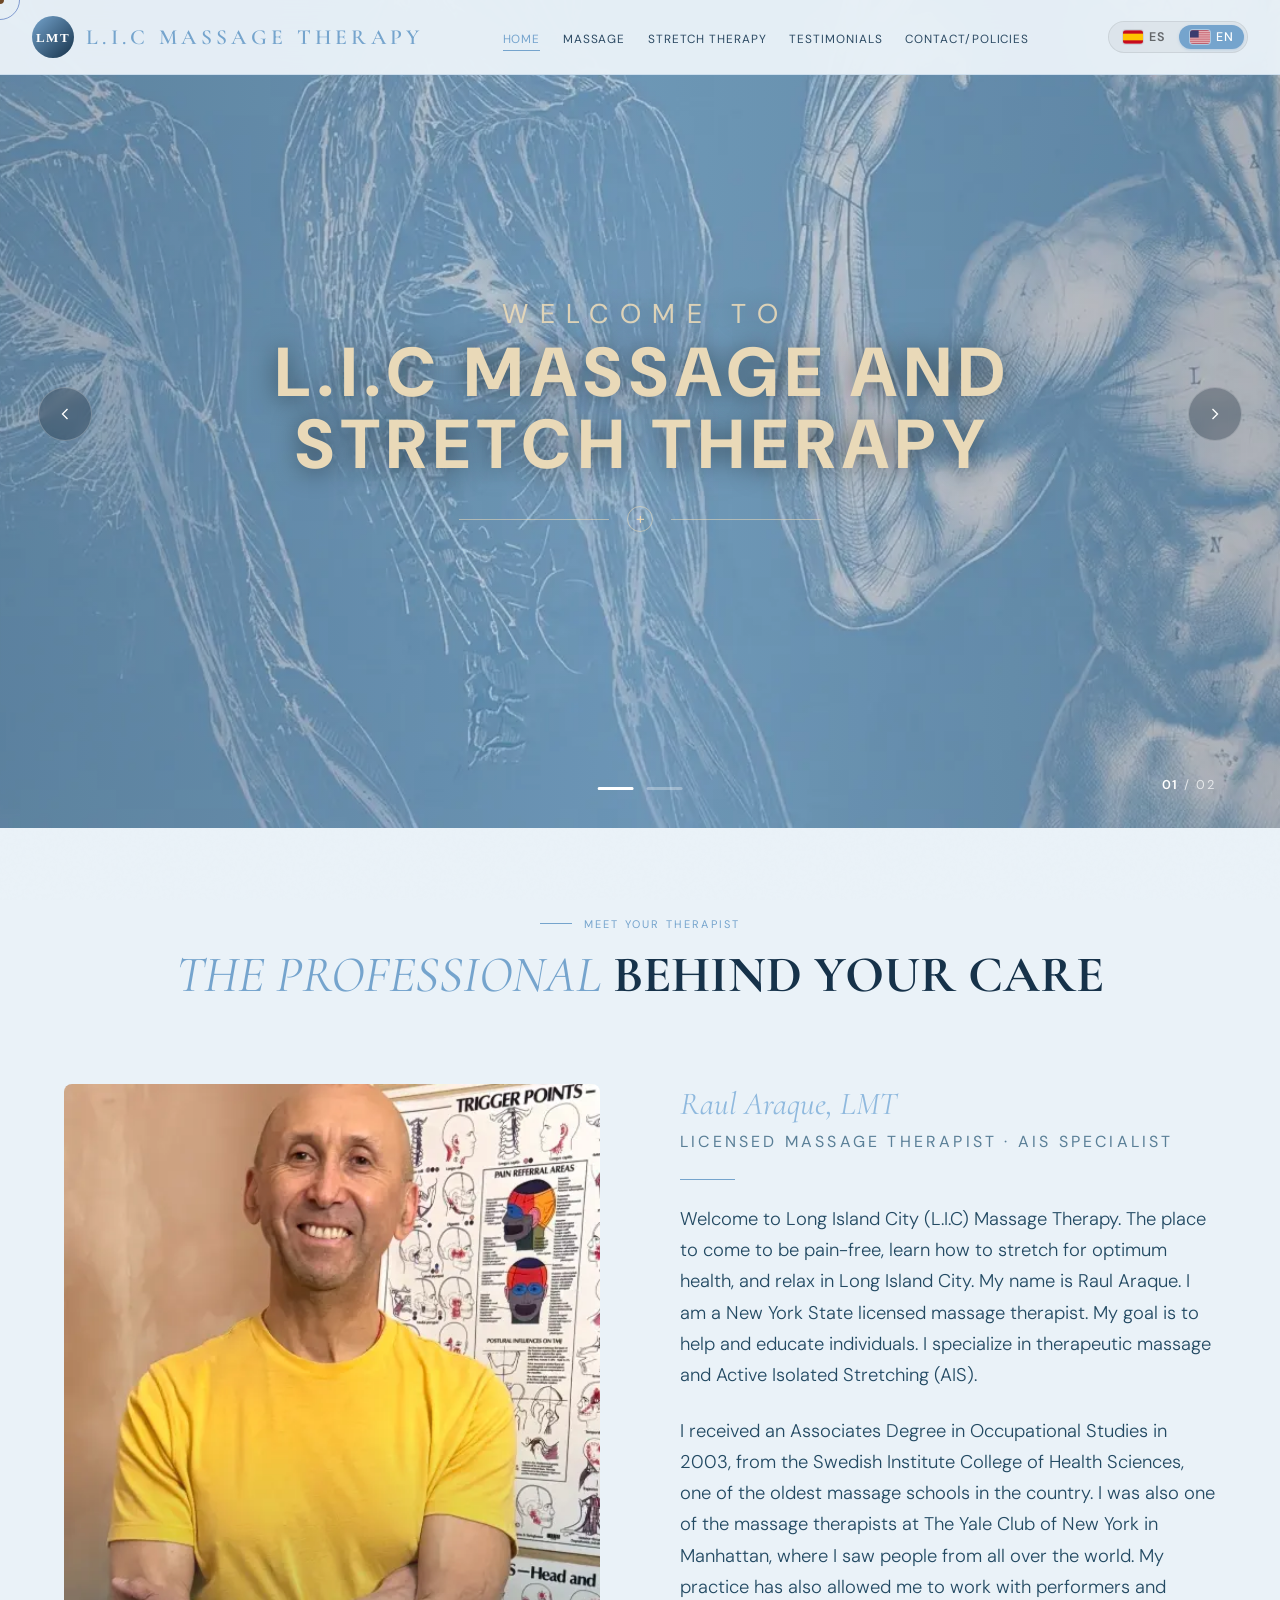
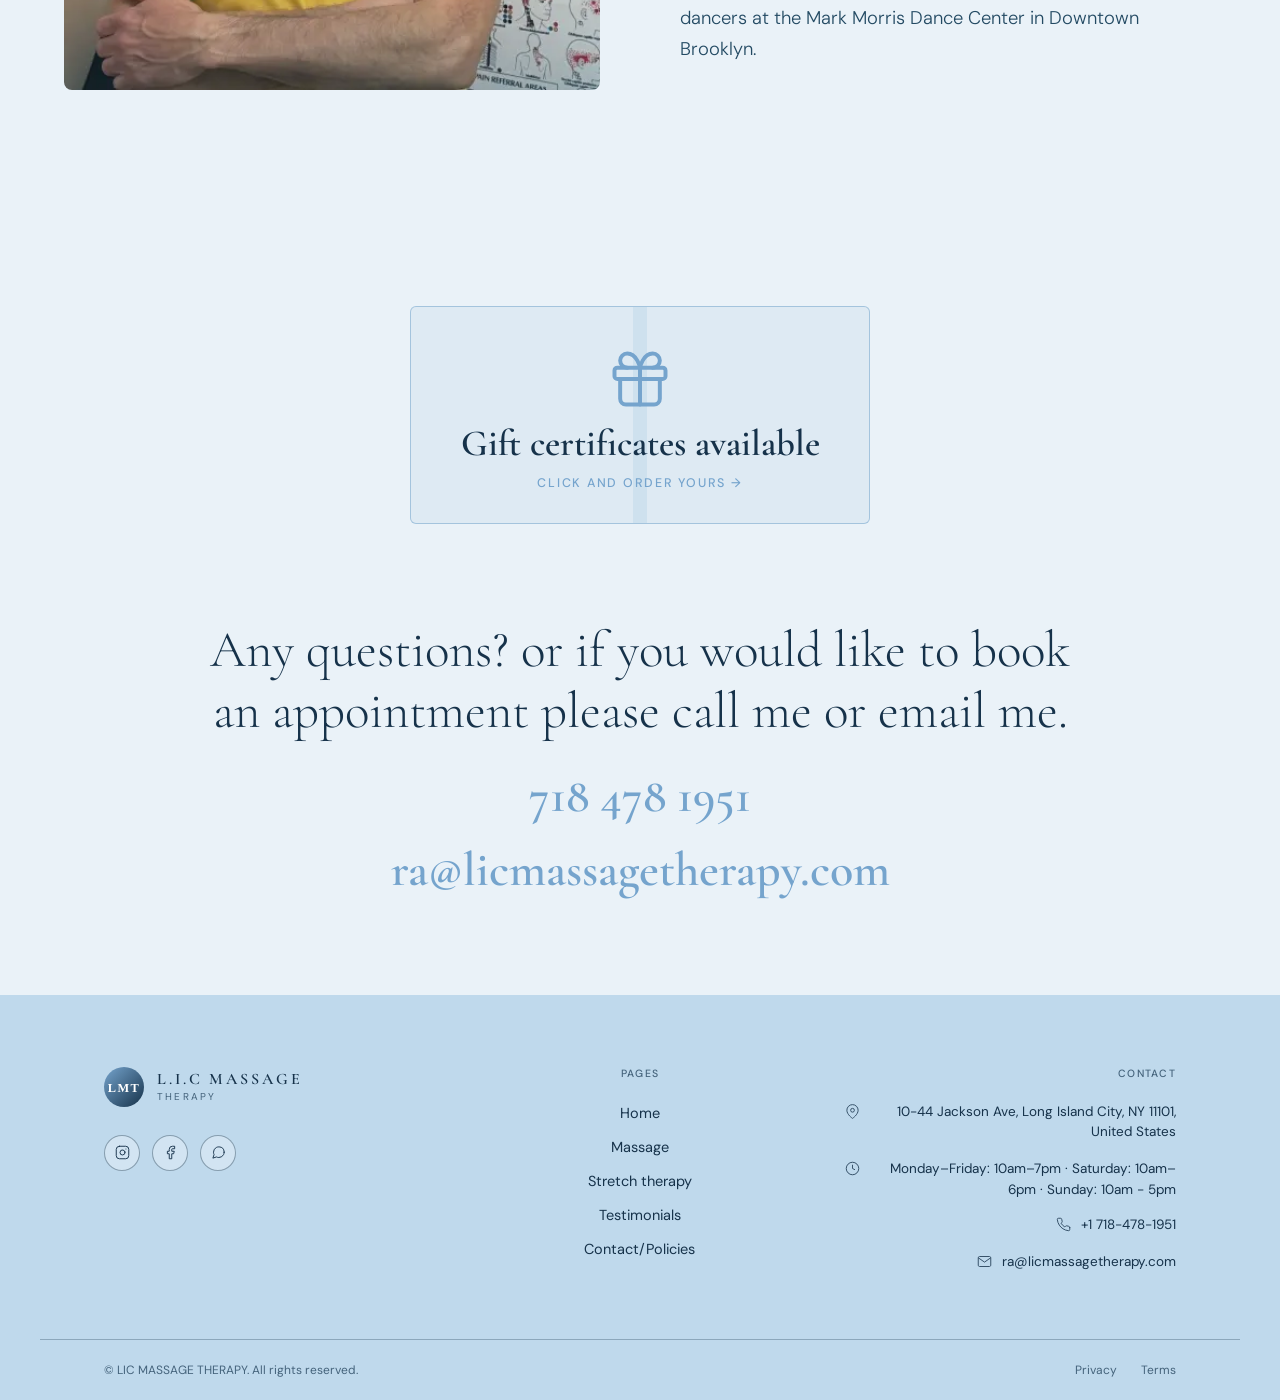
==== commit db40bab5: "update" ====
--- a/LIC-massage-therapy/index.html
+++ b/LIC-massage-therapy/index.html
@@ -30,7 +30,9 @@
 <link rel="preconnect" href="https://fonts.gstatic.com" crossorigin>
 <!-- Imagen del hero: se pide de primero, con prioridad alta (clave para el LCP) -->
 <link rel="preload" as="image" href="img/hero.webp" fetchpriority="high">
-<link href="https://fonts.googleapis.com/css2?family=Cormorant+Garamond:ital,wght@0,300;0,400;0,600;1,300;1,400&family=DM+Sans:wght@300;400;500;700;800&display=swap" rel="stylesheet">
+<!-- Fuentes sin bloquear el renderizado: se aplican cuando llegan (display=swap) -->
+<link rel="preload" as="style" href="https://fonts.googleapis.com/css2?family=Cormorant+Garamond:ital,wght@0,300;0,400;0,600;1,300;1,400&family=DM+Sans:wght@300;400;500;700;800&display=swap" onload="this.onload=null;this.rel='stylesheet'">
+<noscript><link rel="stylesheet" href="https://fonts.googleapis.com/css2?family=Cormorant+Garamond:ital,wght@0,300;0,400;0,600;1,300;1,400&family=DM+Sans:wght@300;400;500;700;800&display=swap"></noscript>
 <link rel="stylesheet" href="shared.css">
 
 <!-- Favicon / ícono de pestaña -->
@@ -417,6 +419,19 @@
   transform:none;
   transition:none;
 }
+
+/* ── Móvil: título completo dentro de la pantalla, sin flechas encima ── */
+@media (max-width:480px){
+  .hc-line-bottom{ font-size:1.55rem; letter-spacing:.04em; padding-left:.04em; }
+  .hc-line-top{ letter-spacing:.3em; padding-left:.3em; }
+  .hc-content{ padding:0 1.25rem; }
+  .hc-arrow{ display:none; } /* en móvil funciona el swipe */
+}
+
+/* ── Móvil: sin splash (tapaba el hero y retrasaba el primer pintado) ── */
+@media (max-width:768px){
+  #splashScreen{ display:none !important; }
+}
 </style>
 <!-- ─── Override: descripción About más grande ──────────────────────────── -->
 <style>
@@ -700,7 +715,7 @@
  
         <div class="about-img-wrap">
           <div class="about-img-placeholder">
-            <img src="img/rr.png" alt="Masaje terapéutico" class="about-img">
+            <img src="img/rr.webp" alt="Masaje terapéutico" class="about-img" loading="lazy" decoding="async">
             <div class="about-overlay"></div>
           </div>
         </div>
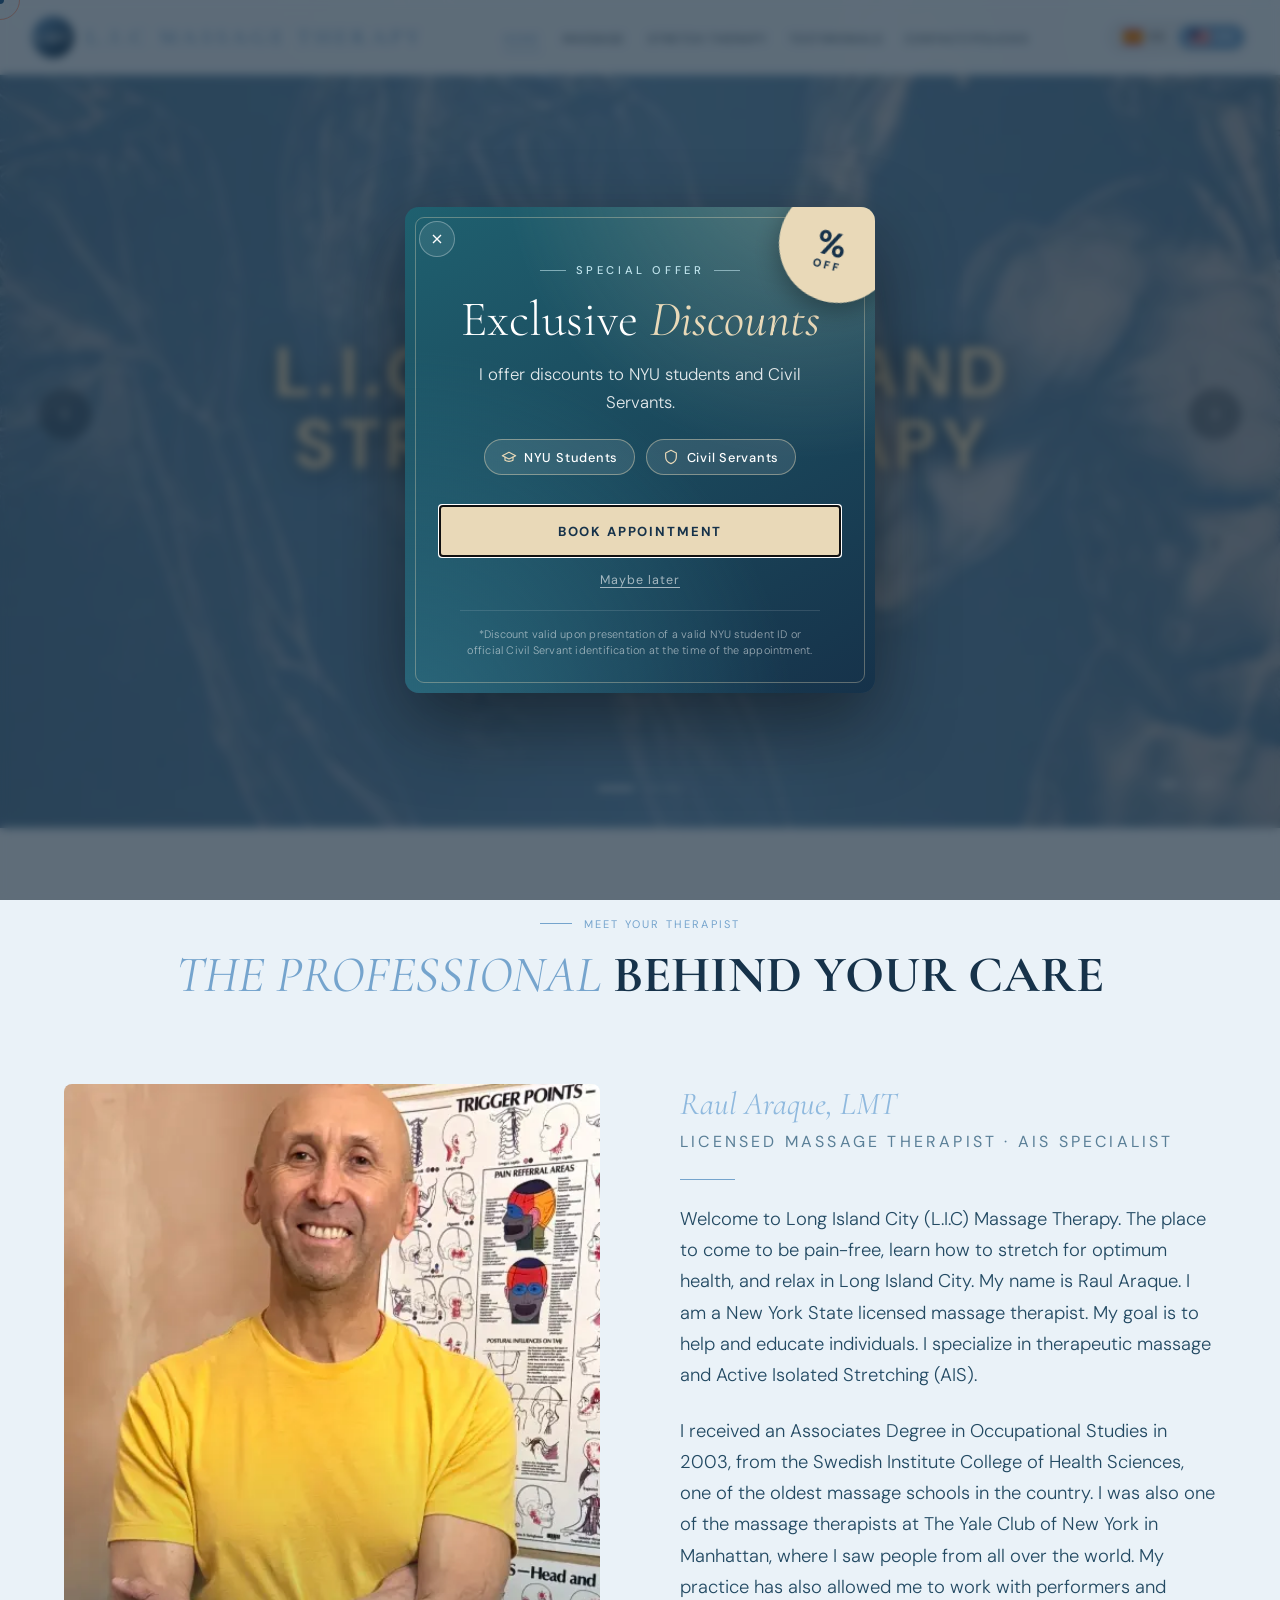
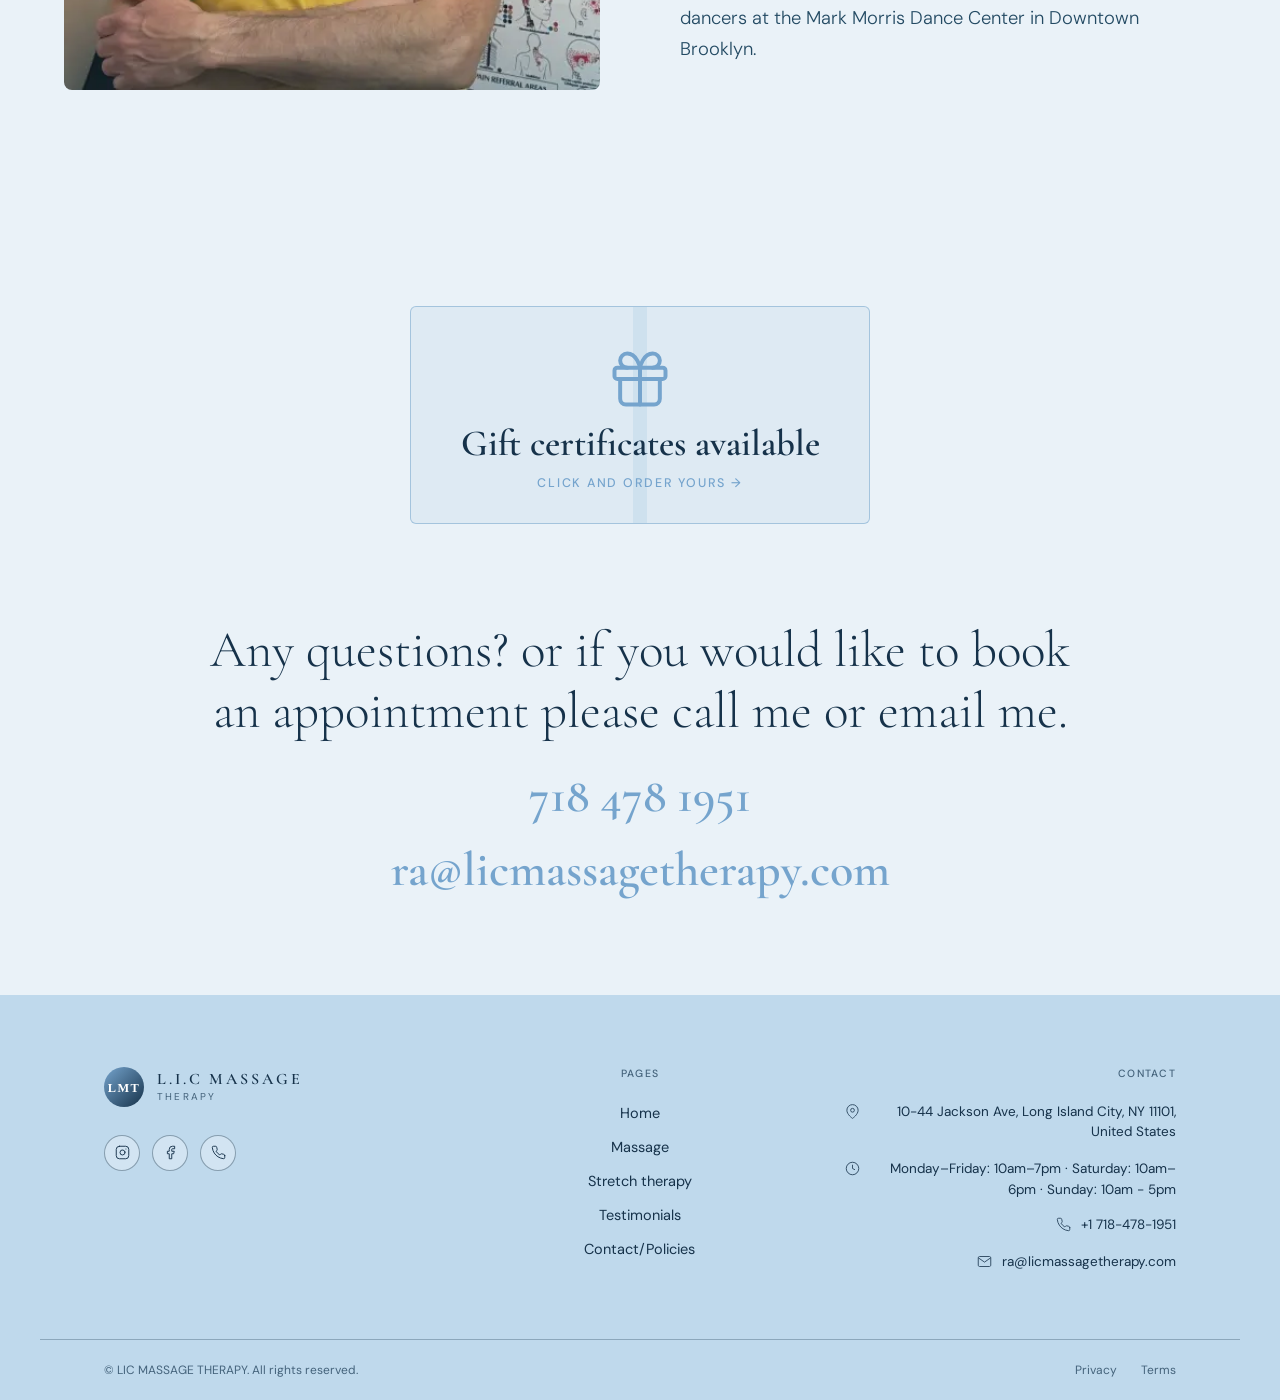
==== commit f14d65c1: "update telefono" ====
--- a/LIC-massage-therapy/index.html
+++ b/LIC-massage-therapy/index.html
@@ -29,7 +29,9 @@
 <link rel="preconnect" href="https://fonts.googleapis.com">
 <link rel="preconnect" href="https://fonts.gstatic.com" crossorigin>
 <!-- Imagen del hero: se pide de primero, con prioridad alta (clave para el LCP) -->
-<link rel="preload" as="image" href="img/hero.webp" fetchpriority="high">
+<!-- Móvil descarga un recorte vertical liviano; escritorio la imagen completa -->
+<link rel="preload" as="image" href="img/hero-mobile.webp" fetchpriority="high" media="(max-width: 768px)">
+<link rel="preload" as="image" href="img/hero.webp" fetchpriority="high" media="(min-width: 769px)">
 <!-- Fuentes sin bloquear el renderizado: se aplican cuando llegan (display=swap) -->
 <link rel="preload" as="style" href="https://fonts.googleapis.com/css2?family=Cormorant+Garamond:ital,wght@0,300;0,400;0,600;1,300;1,400&family=DM+Sans:wght@300;400;500;700;800&display=swap" onload="this.onload=null;this.rel='stylesheet'">
 <noscript><link rel="stylesheet" href="https://fonts.googleapis.com/css2?family=Cormorant+Garamond:ital,wght@0,300;0,400;0,600;1,300;1,400&family=DM+Sans:wght@300;400;500;700;800&display=swap"></noscript>
@@ -521,7 +523,10 @@
 
   <!-- Slide 1 -->
   <div class="hc-slide active hc-centered">
-    <img class="hc-slide-bg" src="img/hero.webp" alt="" fetchpriority="high" decoding="async" width="1920" height="1080">
+    <picture>
+      <source media="(max-width: 768px)" srcset="img/hero-mobile.webp" width="600" height="688">
+      <img class="hc-slide-bg" src="img/hero.webp" alt="" fetchpriority="high" decoding="async" width="1542" height="688">
+    </picture>
     <div class="hc-content">
       <div class="hc-text">
         <h1 class="hc-title-center">
@@ -541,7 +546,10 @@
 
   <!-- Slide 3 -->
   <div class="hc-slide hc-centered">
-    <img class="hc-slide-bg" src="img/hero.webp" alt="" loading="lazy" decoding="async" width="1920" height="1080">
+    <picture>
+      <source media="(max-width: 768px)" srcset="img/hero-mobile.webp" width="600" height="688">
+      <img class="hc-slide-bg" src="img/hero.webp" alt="" loading="lazy" decoding="async" width="1542" height="688">
+    </picture>
     <div class="hc-content">
       <div class="hc-text">
        
@@ -1167,5 +1175,267 @@
     if (heroBtn) heroBtn.addEventListener('click', openSquareBooking);
   })();
 </script>
+
+<!-- ══════════════ POP-UP DE DESCUENTOS (NYU / Civil Servants) ══════════════ -->
+<style>
+.promo-overlay{
+  position:fixed; inset:0; z-index:9000;
+  display:flex; align-items:center; justify-content:center;
+  padding:1.25rem;
+  background:rgba(10,28,44,.62);
+  backdrop-filter:blur(5px);
+  opacity:0; visibility:hidden;
+  transition:opacity .45s ease, visibility .45s ease;
+}
+.promo-overlay.show{ opacity:1; visibility:visible; }
+
+.promo-card{
+  position:relative;
+  width:100%; max-width:470px;
+  padding:3rem 2.2rem 2.2rem;
+  text-align:center;
+  color:#fff;
+  border-radius:14px;
+  overflow:hidden;
+  background:
+    radial-gradient(circle at 85% -10%, rgba(233,217,184,.28), transparent 45%),
+    radial-gradient(circle at 0% 110%, rgba(58,138,156,.55), transparent 55%),
+    linear-gradient(150deg,#1F606F 0%,#16324a 100%);
+  box-shadow:0 30px 80px rgba(0,0,0,.45);
+  transform:translateY(30px) scale(.94);
+  transition:transform .6s cubic-bezier(.2,.9,.25,1.15);
+}
+.promo-overlay.show .promo-card{ transform:translateY(0) scale(1); }
+
+/* borde interior dorado */
+.promo-card::before{
+  content:''; position:absolute; inset:10px;
+  border:1px solid rgba(233,217,184,.35);
+  border-radius:9px; pointer-events:none;
+}
+
+/* sello "% OFF" girando */
+.promo-badge{
+  position:absolute; top:-22px; right:-22px;
+  width:118px; height:118px; border-radius:50%;
+  background:#e9d9b8; color:#16324a;
+  display:flex; flex-direction:column; align-items:center; justify-content:center;
+  font-family:'DM Sans',sans-serif; font-weight:800; line-height:1;
+  transform:rotate(14deg);
+  box-shadow:0 8px 24px rgba(0,0,0,.3);
+  animation:promoPulse 2.4s ease-in-out infinite;
+}
+.promo-badge b{ font-size:2.1rem; margin-top:14px; margin-right:12px; }
+.promo-badge span{ font-size:.7rem; letter-spacing:.2em; margin-right:12px; }
+@keyframes promoPulse{
+  0%,100%{ transform:rotate(14deg) scale(1); }
+  50%    { transform:rotate(14deg) scale(1.07); }
+}
+
+.promo-close{
+  position:absolute; top:.9rem; left:.9rem; z-index:2;
+  width:36px; height:36px; border-radius:50%;
+  border:1px solid rgba(255,255,255,.3);
+  background:rgba(255,255,255,.08); color:#fff;
+  display:flex; align-items:center; justify-content:center;
+  cursor:pointer; transition:background .25s, transform .25s;
+}
+.promo-close:hover{ background:rgba(255,255,255,.2); transform:rotate(90deg); }
+.promo-close svg{ width:16px; height:16px; }
+
+.promo-eyebrow{
+  display:inline-flex; align-items:center; gap:.6rem;
+  font-family:'DM Sans',sans-serif; font-size:.7rem; font-weight:500;
+  letter-spacing:.32em; text-transform:uppercase; color:#bfe3ec;
+  margin-bottom:1rem;
+}
+.promo-eyebrow::before,.promo-eyebrow::after{
+  content:''; width:26px; height:1px; background:rgba(191,227,236,.6);
+}
+
+.promo-title{
+  font-family:'Cormorant Garamond',serif;
+  font-weight:300; font-size:clamp(2.3rem,7vw,3.1rem);
+  line-height:1.05; margin:0 0 1rem;
+}
+.promo-title em{ font-style:italic; font-weight:400; color:#e9d9b8; }
+
+.promo-text{
+  font-family:'DM Sans',sans-serif; font-weight:300;
+  font-size:1.05rem; line-height:1.65;
+  color:rgba(255,255,255,.88);
+  margin:0 auto 1.4rem; max-width:340px;
+}
+
+.promo-tags{
+  display:flex; gap:.7rem; justify-content:center; flex-wrap:wrap;
+  margin-bottom:1.9rem;
+}
+.promo-tag{
+  display:inline-flex; align-items:center; gap:.45rem;
+  padding:.55rem 1rem; border-radius:40px;
+  font-family:'DM Sans',sans-serif; font-size:.8rem; font-weight:500;
+  letter-spacing:.06em;
+  background:rgba(255,255,255,.1);
+  border:1px solid rgba(233,217,184,.45);
+  color:#fff;
+}
+.promo-tag svg{ width:16px; height:16px; color:#e9d9b8; }
+
+.promo-cta{
+  display:inline-flex; align-items:center; justify-content:center; gap:.5rem;
+  width:100%;
+  padding:1.05rem 2rem; border:none; border-radius:3px;
+  font-family:'DM Sans',sans-serif; font-size:.82rem; font-weight:700;
+  letter-spacing:.14em; text-transform:uppercase;
+  background:#e9d9b8; color:#16324a; cursor:pointer;
+  transition:transform .3s, box-shadow .3s, background .3s;
+}
+.promo-cta:hover{
+  background:#fff; transform:translateY(-2px);
+  box-shadow:0 12px 28px rgba(0,0,0,.3);
+}
+.promo-later{
+  margin-top:1rem; background:none; border:none; cursor:pointer;
+  font-family:'DM Sans',sans-serif; font-size:.78rem; letter-spacing:.08em;
+  color:rgba(255,255,255,.6); text-decoration:underline; text-underline-offset:3px;
+}
+.promo-later:hover{ color:#fff; }
+
+.promo-terms{
+  position:relative;
+  margin:1.3rem auto 0; max-width:360px;
+  padding-top:.9rem;
+  border-top:1px solid rgba(255,255,255,.12);
+  font-family:'DM Sans',sans-serif; font-weight:300;
+  font-size:.68rem; line-height:1.5; letter-spacing:.02em;
+  color:rgba(255,255,255,.55);
+}
+
+/* confeti sutil */
+.promo-spark{
+  position:absolute; width:6px; height:6px; border-radius:50%;
+  background:#e9d9b8; opacity:0; pointer-events:none;
+}
+.promo-overlay.show .promo-spark{ animation:promoSpark 2.2s ease-out forwards; }
+@keyframes promoSpark{
+  0%  { opacity:0; transform:translate(0,0) scale(.4); }
+  20% { opacity:1; }
+  100%{ opacity:0; transform:translate(var(--dx),var(--dy)) scale(1); }
+}
+
+@media (max-width:480px){
+  .promo-card{ padding:2.8rem 1.4rem 1.8rem; }
+  .promo-badge{ width:96px; height:96px; }
+  .promo-badge b{ font-size:1.7rem; }
+}
+@media (prefers-reduced-motion:reduce){
+  .promo-card,.promo-overlay{ transition:none; }
+  .promo-badge,.promo-overlay.show .promo-spark{ animation:none; }
+}
+</style>
+
+<div class="promo-overlay" id="promoOverlay" role="dialog" aria-modal="true" aria-labelledby="promoTitle">
+  <div class="promo-card">
+    <span class="promo-spark" style="top:30%;left:12%;--dx:-40px;--dy:-60px"></span>
+    <span class="promo-spark" style="top:55%;left:88%;--dx:40px;--dy:-50px;animation-delay:.2s"></span>
+    <span class="promo-spark" style="top:75%;left:20%;--dx:-30px;--dy:40px;animation-delay:.4s"></span>
+    <span class="promo-spark" style="top:20%;left:60%;--dx:20px;--dy:-70px;animation-delay:.1s"></span>
+
+    <div class="promo-badge" aria-hidden="true"><b>%</b><span>OFF</span></div>
+
+    <button class="promo-close" id="promoClose" aria-label="Close">
+      <svg viewBox="0 0 24 24" fill="none" stroke="currentColor" stroke-width="2"><path d="M18 6L6 18M6 6l12 12"/></svg>
+    </button>
+
+    <div class="promo-eyebrow" data-promo="eyebrow">Special Offer</div>
+    <h2 class="promo-title" id="promoTitle">
+      <span data-promo="title1">Exclusive</span> <em data-promo="title2">Discounts</em>
+    </h2>
+    <p class="promo-text" data-promo="text">I offer discounts to NYU students and Civil Servants.</p>
+
+    <div class="promo-tags">
+      <span class="promo-tag">
+        <svg viewBox="0 0 24 24" fill="none" stroke="currentColor" stroke-width="1.8" stroke-linecap="round" stroke-linejoin="round"><path d="M22 10L12 5 2 10l10 5 10-5z"/><path d="M6 12v5c3 2 9 2 12 0v-5"/></svg>
+        <span data-promo="tag1">NYU Students</span>
+      </span>
+      <span class="promo-tag">
+        <svg viewBox="0 0 24 24" fill="none" stroke="currentColor" stroke-width="1.8" stroke-linecap="round" stroke-linejoin="round"><path d="M12 2l8 4v6c0 5-3.5 8.5-8 10-4.5-1.5-8-5-8-10V6l8-4z"/></svg>
+        <span data-promo="tag2">Civil Servants</span>
+      </span>
+    </div>
+
+    <button class="promo-cta" id="promoBook" data-promo="cta">Book Appointment</button>
+    <button class="promo-later" id="promoLater" data-promo="later">Maybe later</button>
+
+    <p class="promo-terms" data-promo="terms">*Discount valid upon presentation of a valid NYU student ID or official Civil Servant identification at the time of the appointment.</p>
+  </div>
+</div>
+
+<script>
+(function () {
+  var overlay = document.getElementById('promoOverlay');
+  if (!overlay) return;
+
+  var TXT = {
+    en: {
+      eyebrow:'Special Offer', title1:'Exclusive', title2:'Discounts',
+      text:'I offer discounts to NYU students and Civil Servants.',
+      tag1:'NYU Students', tag2:'Civil Servants',
+      cta:'Book Appointment', later:'Maybe later', close:'Close',
+      terms:'*Discount valid upon presentation of a valid NYU student ID or official Civil Servant identification at the time of the appointment.'
+    },
+    es: {
+      eyebrow:'Oferta especial', title1:'Descuentos', title2:'exclusivos',
+      text:'Ofrezco descuentos a estudiantes de NYU y servidores públicos.',
+      tag1:'Estudiantes NYU', tag2:'Servidores públicos',
+      cta:'Reservar cita', later:'Quizás después', close:'Cerrar',
+      terms:'*Descuento válido al presentar el carné estudiantil vigente de NYU o una identificación oficial que acredite ser servidor público, al momento de la cita.'
+    }
+  };
+
+  function applyPromoLang() {
+    var lang = document.documentElement.lang === 'es' ? 'es' : 'en';
+    var t = TXT[lang];
+    overlay.querySelectorAll('[data-promo]').forEach(function (el) {
+      var k = el.getAttribute('data-promo');
+      if (t[k]) el.textContent = t[k];
+    });
+    document.getElementById('promoClose').setAttribute('aria-label', t.close);
+  }
+
+  var lastFocus = null;
+  function openPromo() {
+    applyPromoLang();
+    lastFocus = document.activeElement;
+    overlay.classList.add('show');
+    document.body.style.overflow = 'hidden';
+    setTimeout(function () { document.getElementById('promoBook').focus(); }, 300);
+  }
+  function closePromo() {
+    overlay.classList.remove('show');
+    document.body.style.overflow = '';
+    try { sessionStorage.setItem('licPromoSeen', '1'); } catch (e) {}
+    if (lastFocus && lastFocus.focus) lastFocus.focus();
+  }
+
+  document.getElementById('promoClose').addEventListener('click', closePromo);
+  document.getElementById('promoLater').addEventListener('click', closePromo);
+  overlay.addEventListener('click', function (e) { if (e.target === overlay) closePromo(); });
+  document.addEventListener('keydown', function (e) {
+    if (e.key === 'Escape' && overlay.classList.contains('show')) closePromo();
+  });
+  document.getElementById('promoBook').addEventListener('click', function () {
+    closePromo();
+    if (typeof window.openSquareBooking === 'function') window.openSquareBooking();
+  });
+  document.addEventListener('langChange', applyPromoLang);
+
+  /* Se muestra una vez por visita (sesión), poco después de que pasa el splash */
+  var seen = false;
+  try { seen = sessionStorage.getItem('licPromoSeen') === '1'; } catch (e) {}
+  if (!seen) setTimeout(openPromo, 1200);
+})();
+</script>
 </body>
 </html>
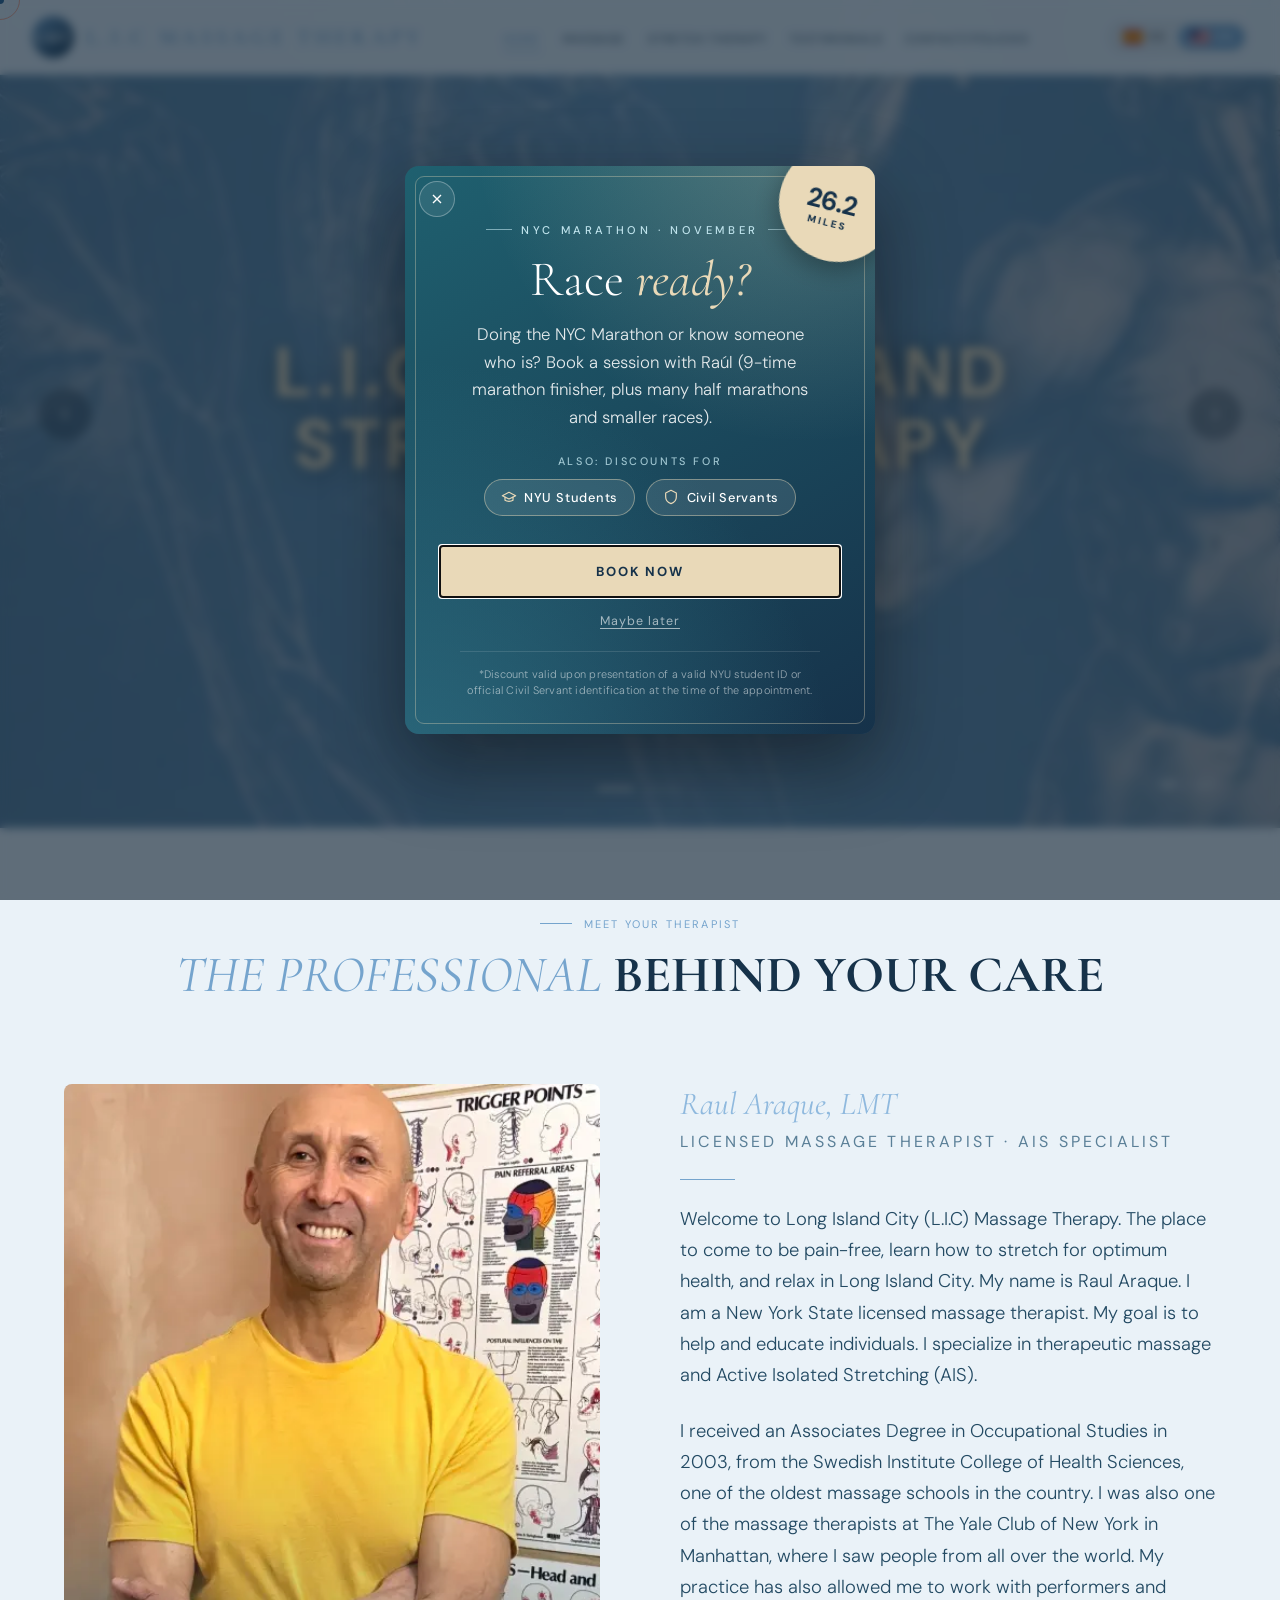
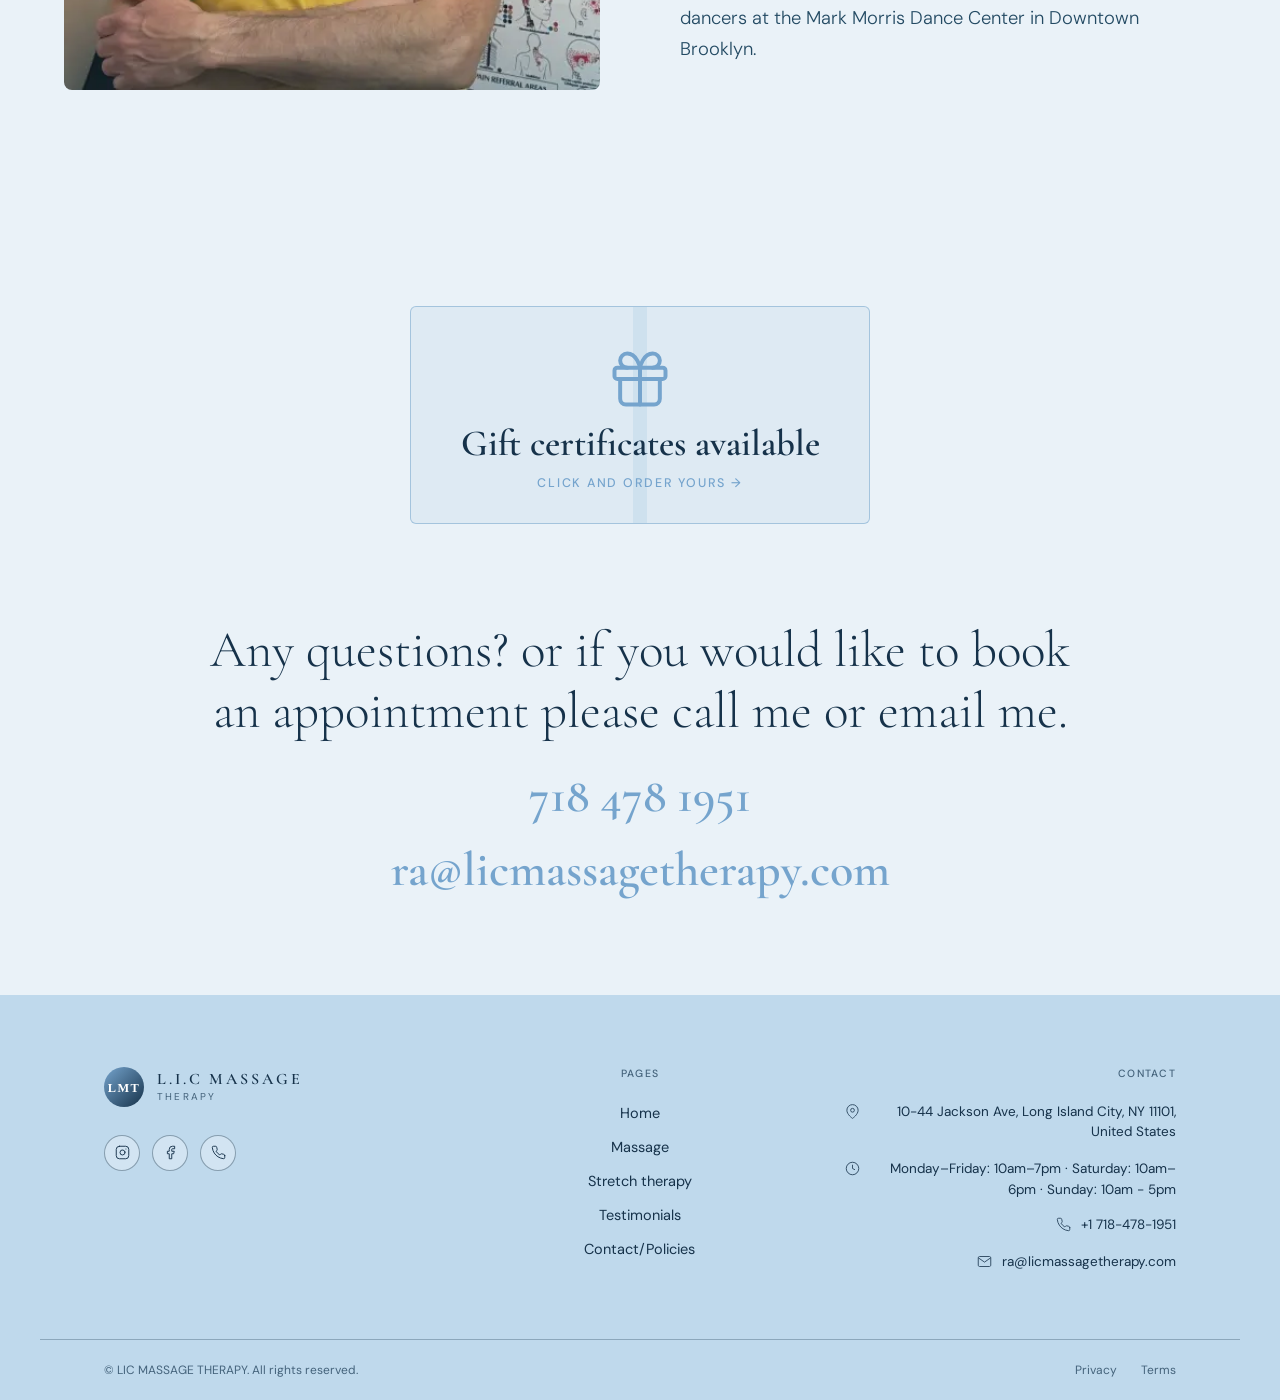
==== commit e471037a: "update anuncio" ====
--- a/LIC-massage-therapy/index.html
+++ b/LIC-massage-therapy/index.html
@@ -1176,7 +1176,7 @@
   })();
 </script>
 
-<!-- ══════════════ POP-UP DE DESCUENTOS (NYU / Civil Servants) ══════════════ -->
+<!-- ══════════════ POP-UP: NYC MARATHON + DESCUENTOS (NYU / Civil Servants) ══════════════ -->
 <style>
 .promo-overlay{
   position:fixed; inset:0; z-index:9000;
@@ -1227,6 +1227,14 @@
 }
 .promo-badge b{ font-size:2.1rem; margin-top:14px; margin-right:12px; }
 .promo-badge span{ font-size:.7rem; letter-spacing:.2em; margin-right:12px; }
+.promo-badge.is-marathon b{ font-size:1.65rem; letter-spacing:-.01em; }
+.promo-badge.is-marathon span{ font-size:.62rem; letter-spacing:.22em; margin-top:.25rem; }
+.promo-also{
+  font-family:'DM Sans',sans-serif; font-size:.68rem; font-weight:500;
+  letter-spacing:.24em; text-transform:uppercase;
+  color:rgba(191,227,236,.8);
+  margin:0 0 .7rem;
+}
 @keyframes promoPulse{
   0%,100%{ transform:rotate(14deg) scale(1); }
   50%    { transform:rotate(14deg) scale(1.07); }
@@ -1328,6 +1336,7 @@
   .promo-card{ padding:2.8rem 1.4rem 1.8rem; }
   .promo-badge{ width:96px; height:96px; }
   .promo-badge b{ font-size:1.7rem; }
+  .promo-badge.is-marathon b{ font-size:1.35rem; }
 }
 @media (prefers-reduced-motion:reduce){
   .promo-card,.promo-overlay{ transition:none; }
@@ -1342,17 +1351,19 @@
     <span class="promo-spark" style="top:75%;left:20%;--dx:-30px;--dy:40px;animation-delay:.4s"></span>
     <span class="promo-spark" style="top:20%;left:60%;--dx:20px;--dy:-70px;animation-delay:.1s"></span>
 
-    <div class="promo-badge" aria-hidden="true"><b>%</b><span>OFF</span></div>
+    <div class="promo-badge is-marathon" aria-hidden="true"><b>26.2</b><span>MILES</span></div>
 
     <button class="promo-close" id="promoClose" aria-label="Close">
       <svg viewBox="0 0 24 24" fill="none" stroke="currentColor" stroke-width="2"><path d="M18 6L6 18M6 6l12 12"/></svg>
     </button>
 
-    <div class="promo-eyebrow" data-promo="eyebrow">Special Offer</div>
+    <div class="promo-eyebrow" data-promo="eyebrow">NYC Marathon · November</div>
     <h2 class="promo-title" id="promoTitle">
-      <span data-promo="title1">Exclusive</span> <em data-promo="title2">Discounts</em>
+      <span data-promo="title1">Race</span> <em data-promo="title2">ready?</em>
     </h2>
-    <p class="promo-text" data-promo="text">I offer discounts to NYU students and Civil Servants.</p>
+    <p class="promo-text" data-promo="text">Doing the NYC Marathon or know someone who is? Book a session with Raúl (9-time marathon finisher, plus many half marathons and smaller races).</p>
+
+    <p class="promo-also" data-promo="also">Also: discounts for</p>
 
     <div class="promo-tags">
       <span class="promo-tag">
@@ -1365,7 +1376,7 @@
       </span>
     </div>
 
-    <button class="promo-cta" id="promoBook" data-promo="cta">Book Appointment</button>
+    <button class="promo-cta" id="promoBook" data-promo="cta">Book Now</button>
     <button class="promo-later" id="promoLater" data-promo="later">Maybe later</button>
 
     <p class="promo-terms" data-promo="terms">*Discount valid upon presentation of a valid NYU student ID or official Civil Servant identification at the time of the appointment.</p>
@@ -1379,17 +1390,19 @@
 
   var TXT = {
     en: {
-      eyebrow:'Special Offer', title1:'Exclusive', title2:'Discounts',
-      text:'I offer discounts to NYU students and Civil Servants.',
+      eyebrow:'NYC Marathon · November', title1:'Race', title2:'ready?',
+      text:'Doing the NYC Marathon or know someone who is? Book a session with Raúl (9-time marathon finisher, plus many half marathons and smaller races).',
+      also:'Also: discounts for',
       tag1:'NYU Students', tag2:'Civil Servants',
-      cta:'Book Appointment', later:'Maybe later', close:'Close',
+      cta:'Book Now', later:'Maybe later', close:'Close',
       terms:'*Discount valid upon presentation of a valid NYU student ID or official Civil Servant identification at the time of the appointment.'
     },
     es: {
-      eyebrow:'Oferta especial', title1:'Descuentos', title2:'exclusivos',
-      text:'Ofrezco descuentos a estudiantes de NYU y servidores públicos.',
+      eyebrow:'Maratón de NY · Noviembre', title1:'¿Listo para la', title2:'carrera?',
+      text:'¿Vas a correr la Maratón de Nueva York o conoces a alguien que la va a correr? Reserva una sesión con Raúl (ha terminado 9 maratones, además de muchas medias maratones y carreras más cortas).',
+      also:'También: descuentos para',
       tag1:'Estudiantes NYU', tag2:'Servidores públicos',
-      cta:'Reservar cita', later:'Quizás después', close:'Cerrar',
+      cta:'Reservar ahora', later:'Quizás después', close:'Cerrar',
       terms:'*Descuento válido al presentar el carné estudiantil vigente de NYU o una identificación oficial que acredite ser servidor público, al momento de la cita.'
     }
   };
@@ -1415,7 +1428,7 @@
   function closePromo() {
     overlay.classList.remove('show');
     document.body.style.overflow = '';
-    try { sessionStorage.setItem('licPromoSeen', '1'); } catch (e) {}
+    try { sessionStorage.setItem('licPromoSeenMarathon', '1'); } catch (e) {}
     if (lastFocus && lastFocus.focus) lastFocus.focus();
   }
 
@@ -1433,7 +1446,7 @@
 
   /* Se muestra una vez por visita (sesión), poco después de que pasa el splash */
   var seen = false;
-  try { seen = sessionStorage.getItem('licPromoSeen') === '1'; } catch (e) {}
+  try { seen = sessionStorage.getItem('licPromoSeenMarathon') === '1'; } catch (e) {}
   if (!seen) setTimeout(openPromo, 1200);
 })();
 </script>
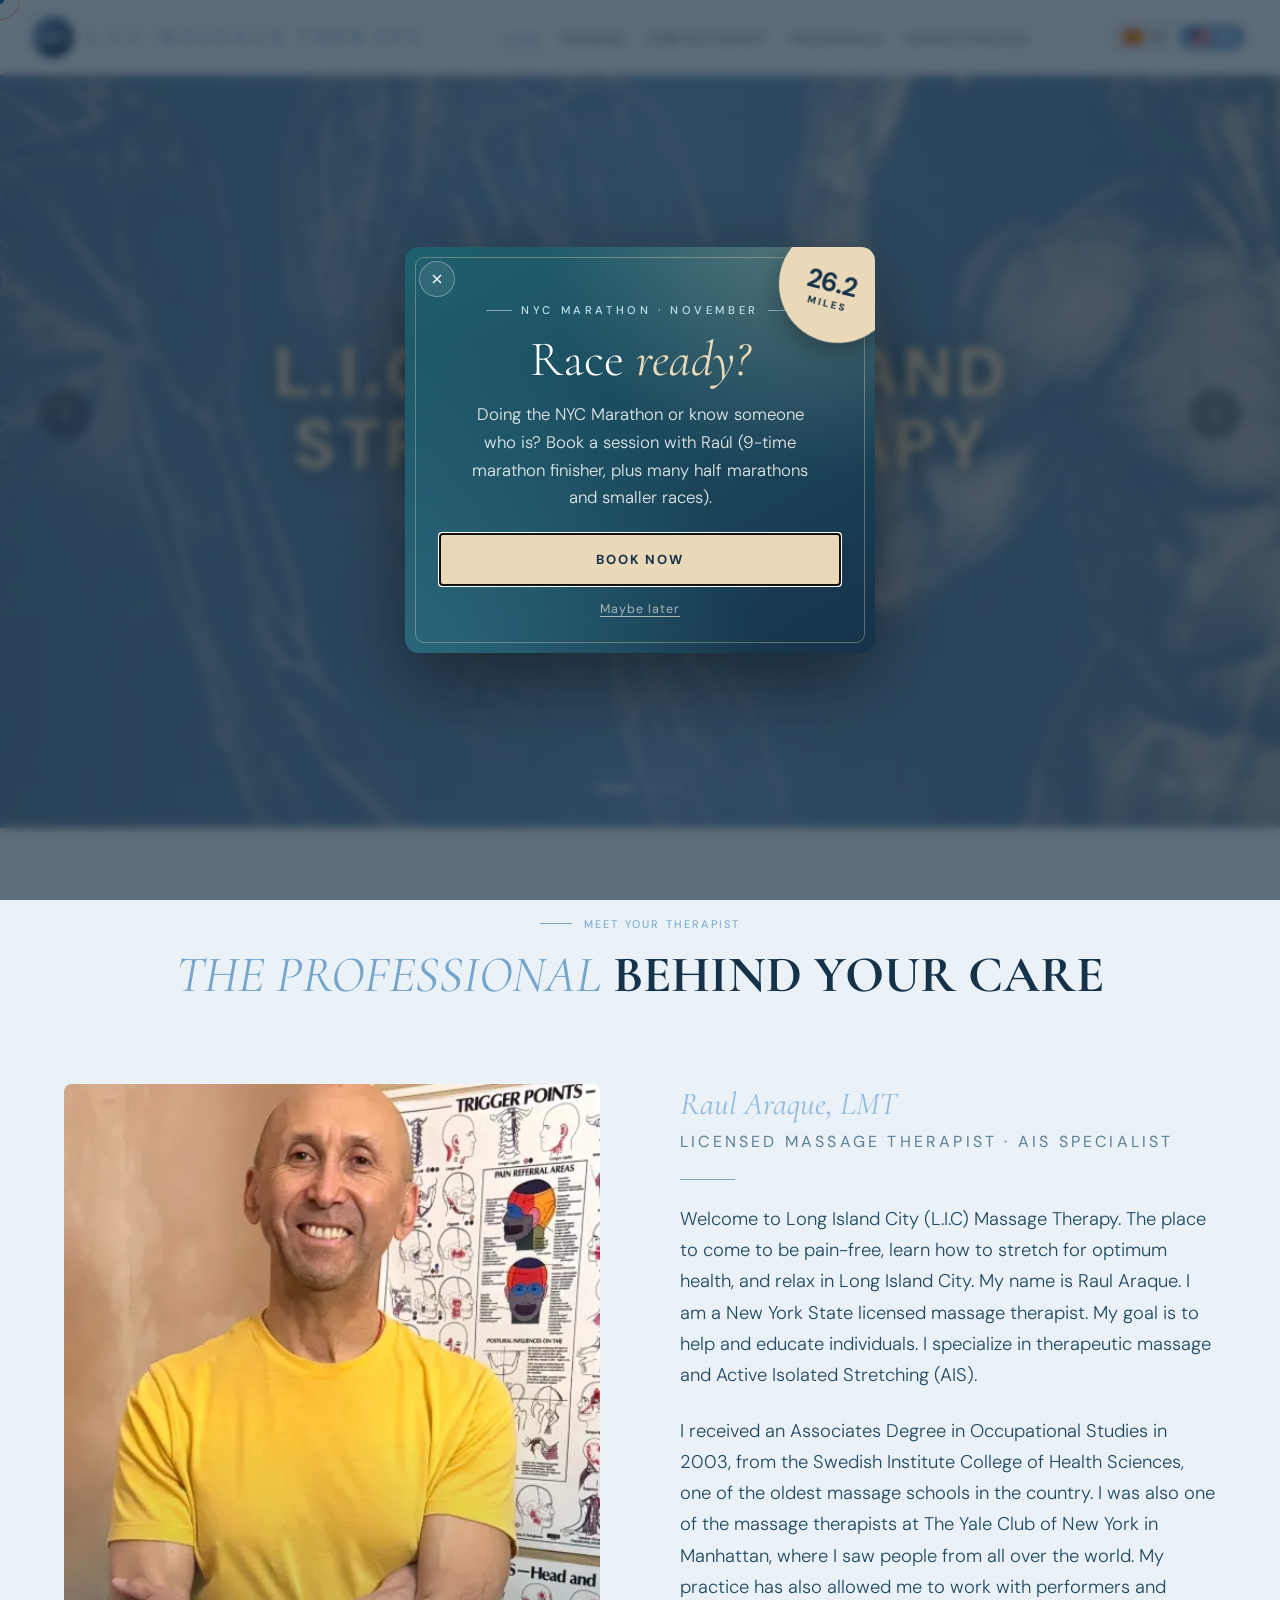
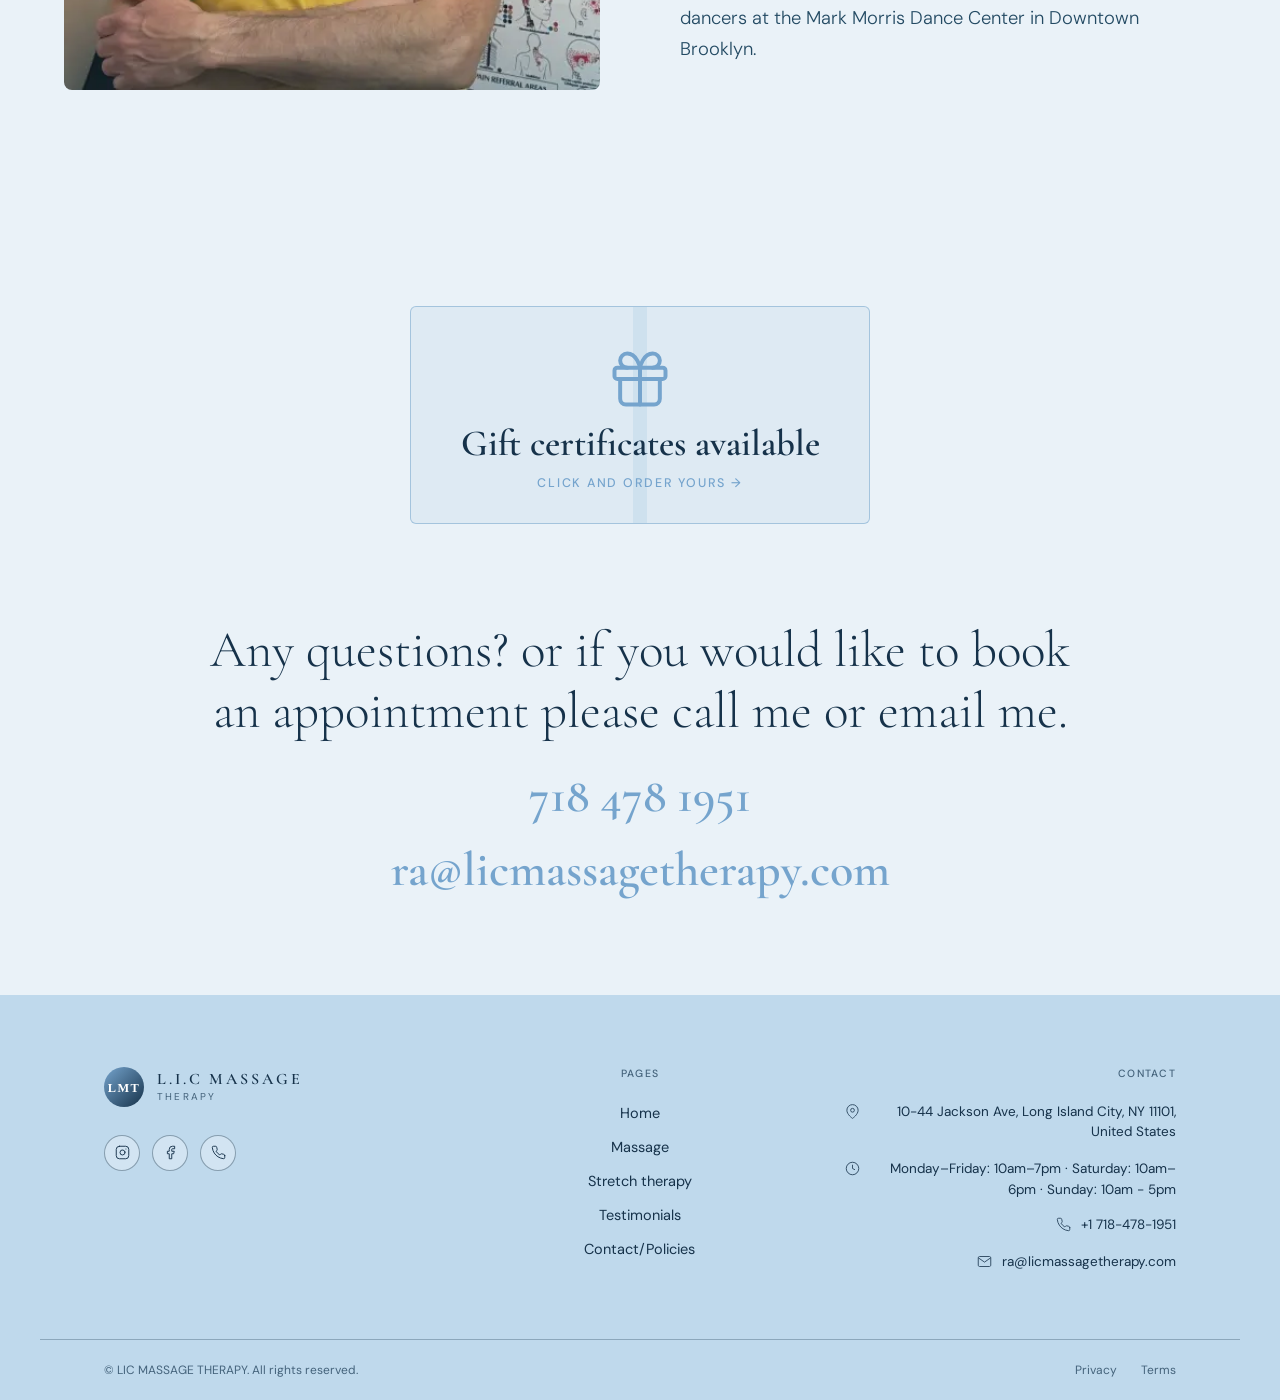
==== commit c06863d5: "update anuncio" ====
--- a/LIC-massage-therapy/index.html
+++ b/LIC-massage-therapy/index.html
@@ -1176,7 +1176,7 @@
   })();
 </script>
 
-<!-- ══════════════ POP-UP: NYC MARATHON + DESCUENTOS (NYU / Civil Servants) ══════════════ -->
+<!-- ══════════════ POP-UP: NYC MARATHON ══════════════ -->
 <style>
 .promo-overlay{
   position:fixed; inset:0; z-index:9000;
@@ -1363,23 +1363,8 @@
     </h2>
     <p class="promo-text" data-promo="text">Doing the NYC Marathon or know someone who is? Book a session with Raúl (9-time marathon finisher, plus many half marathons and smaller races).</p>
 
-    <p class="promo-also" data-promo="also">Also: discounts for</p>
-
-    <div class="promo-tags">
-      <span class="promo-tag">
-        <svg viewBox="0 0 24 24" fill="none" stroke="currentColor" stroke-width="1.8" stroke-linecap="round" stroke-linejoin="round"><path d="M22 10L12 5 2 10l10 5 10-5z"/><path d="M6 12v5c3 2 9 2 12 0v-5"/></svg>
-        <span data-promo="tag1">NYU Students</span>
-      </span>
-      <span class="promo-tag">
-        <svg viewBox="0 0 24 24" fill="none" stroke="currentColor" stroke-width="1.8" stroke-linecap="round" stroke-linejoin="round"><path d="M12 2l8 4v6c0 5-3.5 8.5-8 10-4.5-1.5-8-5-8-10V6l8-4z"/></svg>
-        <span data-promo="tag2">Civil Servants</span>
-      </span>
-    </div>
-
     <button class="promo-cta" id="promoBook" data-promo="cta">Book Now</button>
     <button class="promo-later" id="promoLater" data-promo="later">Maybe later</button>
-
-    <p class="promo-terms" data-promo="terms">*Discount valid upon presentation of a valid NYU student ID or official Civil Servant identification at the time of the appointment.</p>
   </div>
 </div>
 
@@ -1392,18 +1377,12 @@
     en: {
       eyebrow:'NYC Marathon · November', title1:'Race', title2:'ready?',
       text:'Doing the NYC Marathon or know someone who is? Book a session with Raúl (9-time marathon finisher, plus many half marathons and smaller races).',
-      also:'Also: discounts for',
-      tag1:'NYU Students', tag2:'Civil Servants',
-      cta:'Book Now', later:'Maybe later', close:'Close',
-      terms:'*Discount valid upon presentation of a valid NYU student ID or official Civil Servant identification at the time of the appointment.'
+      cta:'Book Now', later:'Maybe later', close:'Close'
     },
     es: {
       eyebrow:'Maratón de NY · Noviembre', title1:'¿Listo para la', title2:'carrera?',
       text:'¿Vas a correr la Maratón de Nueva York o conoces a alguien que la va a correr? Reserva una sesión con Raúl (ha terminado 9 maratones, además de muchas medias maratones y carreras más cortas).',
-      also:'También: descuentos para',
-      tag1:'Estudiantes NYU', tag2:'Servidores públicos',
-      cta:'Reservar ahora', later:'Quizás después', close:'Cerrar',
-      terms:'*Descuento válido al presentar el carné estudiantil vigente de NYU o una identificación oficial que acredite ser servidor público, al momento de la cita.'
+      cta:'Reservar ahora', later:'Quizás después', close:'Cerrar'
     }
   };
 
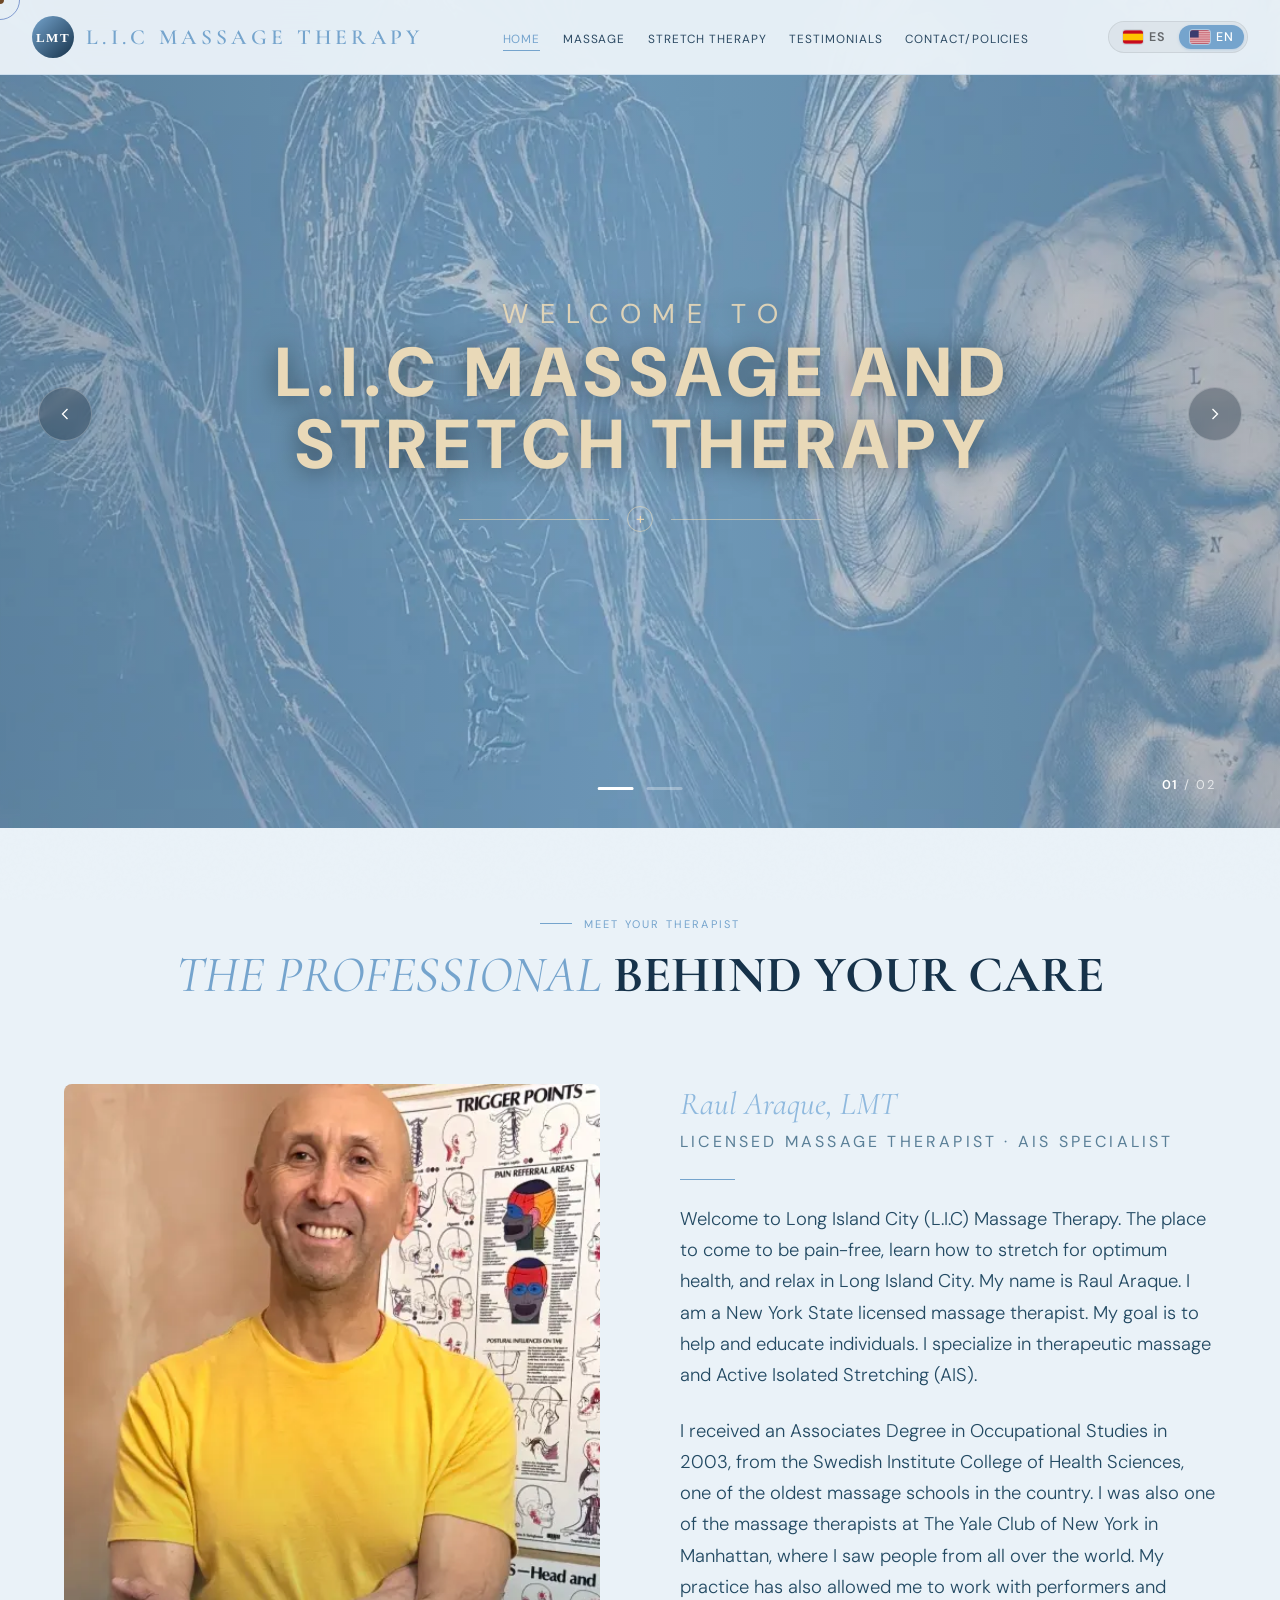
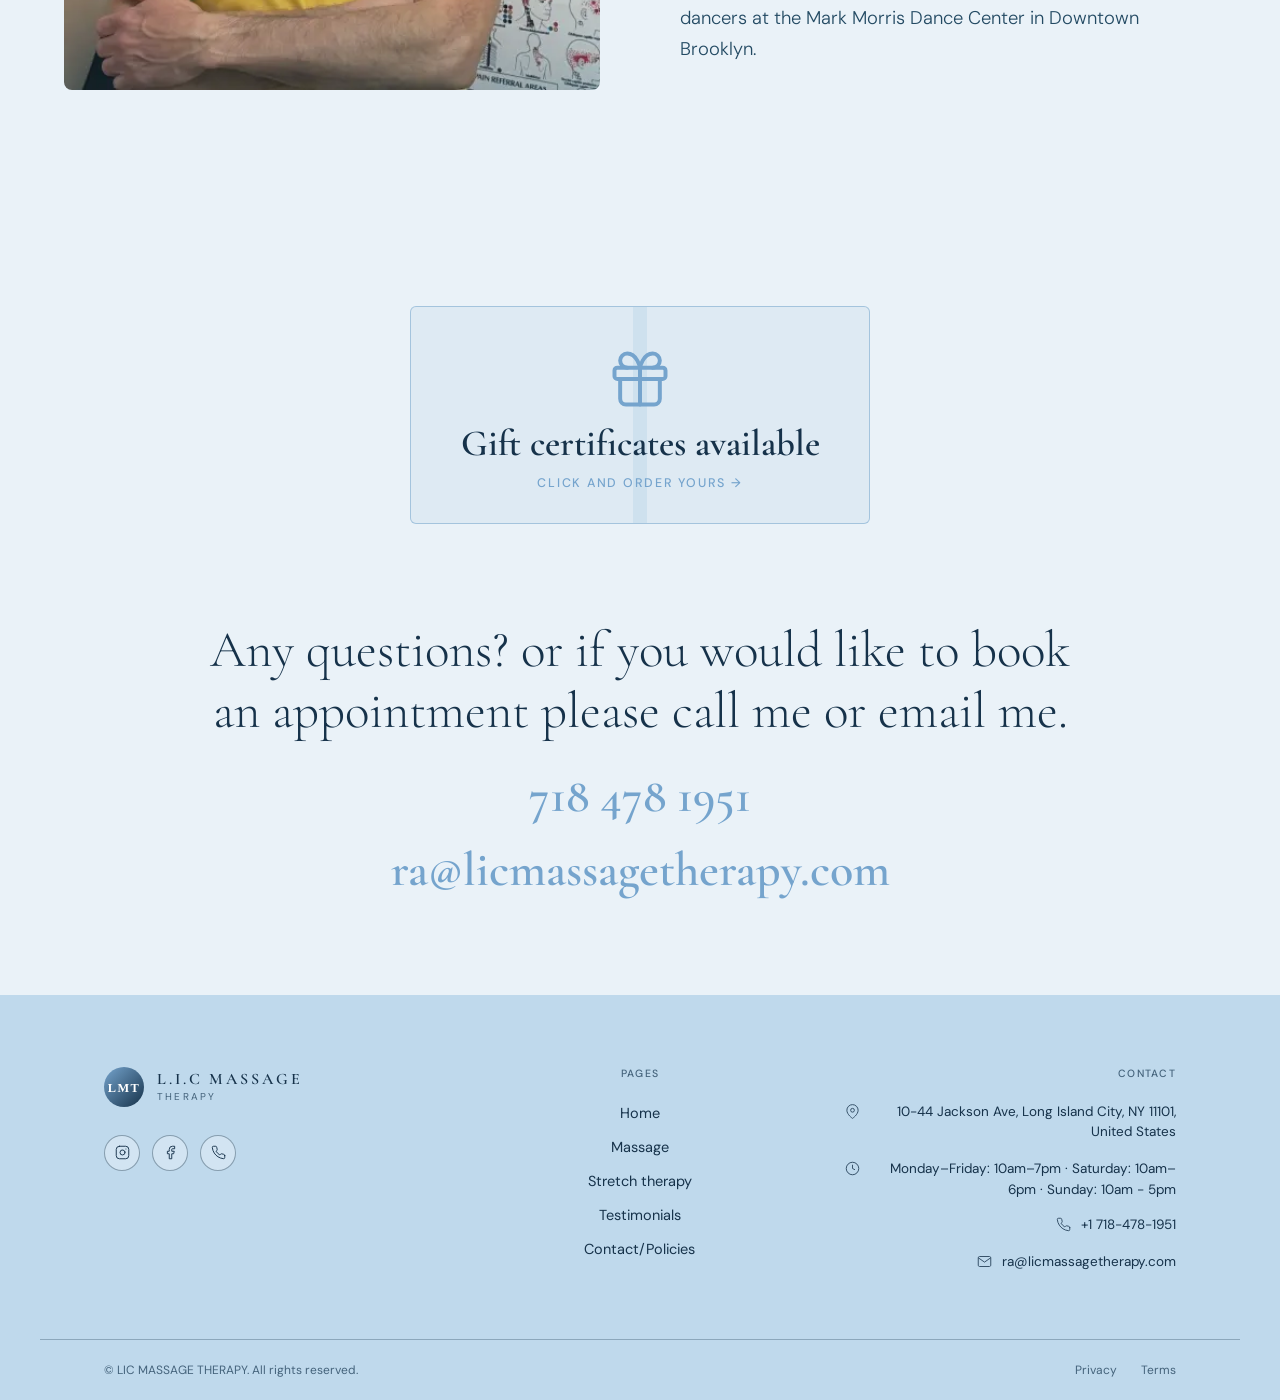
==== commit 796279a4: "update anuncio" ====
--- a/LIC-massage-therapy/index.html
+++ b/LIC-massage-therapy/index.html
@@ -1175,259 +1175,5 @@
     if (heroBtn) heroBtn.addEventListener('click', openSquareBooking);
   })();
 </script>
-
-<!-- ══════════════ POP-UP: NYC MARATHON ══════════════ -->
-<style>
-.promo-overlay{
-  position:fixed; inset:0; z-index:9000;
-  display:flex; align-items:center; justify-content:center;
-  padding:1.25rem;
-  background:rgba(10,28,44,.62);
-  backdrop-filter:blur(5px);
-  opacity:0; visibility:hidden;
-  transition:opacity .45s ease, visibility .45s ease;
-}
-.promo-overlay.show{ opacity:1; visibility:visible; }
-
-.promo-card{
-  position:relative;
-  width:100%; max-width:470px;
-  padding:3rem 2.2rem 2.2rem;
-  text-align:center;
-  color:#fff;
-  border-radius:14px;
-  overflow:hidden;
-  background:
-    radial-gradient(circle at 85% -10%, rgba(233,217,184,.28), transparent 45%),
-    radial-gradient(circle at 0% 110%, rgba(58,138,156,.55), transparent 55%),
-    linear-gradient(150deg,#1F606F 0%,#16324a 100%);
-  box-shadow:0 30px 80px rgba(0,0,0,.45);
-  transform:translateY(30px) scale(.94);
-  transition:transform .6s cubic-bezier(.2,.9,.25,1.15);
-}
-.promo-overlay.show .promo-card{ transform:translateY(0) scale(1); }
-
-/* borde interior dorado */
-.promo-card::before{
-  content:''; position:absolute; inset:10px;
-  border:1px solid rgba(233,217,184,.35);
-  border-radius:9px; pointer-events:none;
-}
-
-/* sello "% OFF" girando */
-.promo-badge{
-  position:absolute; top:-22px; right:-22px;
-  width:118px; height:118px; border-radius:50%;
-  background:#e9d9b8; color:#16324a;
-  display:flex; flex-direction:column; align-items:center; justify-content:center;
-  font-family:'DM Sans',sans-serif; font-weight:800; line-height:1;
-  transform:rotate(14deg);
-  box-shadow:0 8px 24px rgba(0,0,0,.3);
-  animation:promoPulse 2.4s ease-in-out infinite;
-}
-.promo-badge b{ font-size:2.1rem; margin-top:14px; margin-right:12px; }
-.promo-badge span{ font-size:.7rem; letter-spacing:.2em; margin-right:12px; }
-.promo-badge.is-marathon b{ font-size:1.65rem; letter-spacing:-.01em; }
-.promo-badge.is-marathon span{ font-size:.62rem; letter-spacing:.22em; margin-top:.25rem; }
-.promo-also{
-  font-family:'DM Sans',sans-serif; font-size:.68rem; font-weight:500;
-  letter-spacing:.24em; text-transform:uppercase;
-  color:rgba(191,227,236,.8);
-  margin:0 0 .7rem;
-}
-@keyframes promoPulse{
-  0%,100%{ transform:rotate(14deg) scale(1); }
-  50%    { transform:rotate(14deg) scale(1.07); }
-}
-
-.promo-close{
-  position:absolute; top:.9rem; left:.9rem; z-index:2;
-  width:36px; height:36px; border-radius:50%;
-  border:1px solid rgba(255,255,255,.3);
-  background:rgba(255,255,255,.08); color:#fff;
-  display:flex; align-items:center; justify-content:center;
-  cursor:pointer; transition:background .25s, transform .25s;
-}
-.promo-close:hover{ background:rgba(255,255,255,.2); transform:rotate(90deg); }
-.promo-close svg{ width:16px; height:16px; }
-
-.promo-eyebrow{
-  display:inline-flex; align-items:center; gap:.6rem;
-  font-family:'DM Sans',sans-serif; font-size:.7rem; font-weight:500;
-  letter-spacing:.32em; text-transform:uppercase; color:#bfe3ec;
-  margin-bottom:1rem;
-}
-.promo-eyebrow::before,.promo-eyebrow::after{
-  content:''; width:26px; height:1px; background:rgba(191,227,236,.6);
-}
-
-.promo-title{
-  font-family:'Cormorant Garamond',serif;
-  font-weight:300; font-size:clamp(2.3rem,7vw,3.1rem);
-  line-height:1.05; margin:0 0 1rem;
-}
-.promo-title em{ font-style:italic; font-weight:400; color:#e9d9b8; }
-
-.promo-text{
-  font-family:'DM Sans',sans-serif; font-weight:300;
-  font-size:1.05rem; line-height:1.65;
-  color:rgba(255,255,255,.88);
-  margin:0 auto 1.4rem; max-width:340px;
-}
-
-.promo-tags{
-  display:flex; gap:.7rem; justify-content:center; flex-wrap:wrap;
-  margin-bottom:1.9rem;
-}
-.promo-tag{
-  display:inline-flex; align-items:center; gap:.45rem;
-  padding:.55rem 1rem; border-radius:40px;
-  font-family:'DM Sans',sans-serif; font-size:.8rem; font-weight:500;
-  letter-spacing:.06em;
-  background:rgba(255,255,255,.1);
-  border:1px solid rgba(233,217,184,.45);
-  color:#fff;
-}
-.promo-tag svg{ width:16px; height:16px; color:#e9d9b8; }
-
-.promo-cta{
-  display:inline-flex; align-items:center; justify-content:center; gap:.5rem;
-  width:100%;
-  padding:1.05rem 2rem; border:none; border-radius:3px;
-  font-family:'DM Sans',sans-serif; font-size:.82rem; font-weight:700;
-  letter-spacing:.14em; text-transform:uppercase;
-  background:#e9d9b8; color:#16324a; cursor:pointer;
-  transition:transform .3s, box-shadow .3s, background .3s;
-}
-.promo-cta:hover{
-  background:#fff; transform:translateY(-2px);
-  box-shadow:0 12px 28px rgba(0,0,0,.3);
-}
-.promo-later{
-  margin-top:1rem; background:none; border:none; cursor:pointer;
-  font-family:'DM Sans',sans-serif; font-size:.78rem; letter-spacing:.08em;
-  color:rgba(255,255,255,.6); text-decoration:underline; text-underline-offset:3px;
-}
-.promo-later:hover{ color:#fff; }
-
-.promo-terms{
-  position:relative;
-  margin:1.3rem auto 0; max-width:360px;
-  padding-top:.9rem;
-  border-top:1px solid rgba(255,255,255,.12);
-  font-family:'DM Sans',sans-serif; font-weight:300;
-  font-size:.68rem; line-height:1.5; letter-spacing:.02em;
-  color:rgba(255,255,255,.55);
-}
-
-/* confeti sutil */
-.promo-spark{
-  position:absolute; width:6px; height:6px; border-radius:50%;
-  background:#e9d9b8; opacity:0; pointer-events:none;
-}
-.promo-overlay.show .promo-spark{ animation:promoSpark 2.2s ease-out forwards; }
-@keyframes promoSpark{
-  0%  { opacity:0; transform:translate(0,0) scale(.4); }
-  20% { opacity:1; }
-  100%{ opacity:0; transform:translate(var(--dx),var(--dy)) scale(1); }
-}
-
-@media (max-width:480px){
-  .promo-card{ padding:2.8rem 1.4rem 1.8rem; }
-  .promo-badge{ width:96px; height:96px; }
-  .promo-badge b{ font-size:1.7rem; }
-  .promo-badge.is-marathon b{ font-size:1.35rem; }
-}
-@media (prefers-reduced-motion:reduce){
-  .promo-card,.promo-overlay{ transition:none; }
-  .promo-badge,.promo-overlay.show .promo-spark{ animation:none; }
-}
-</style>
-
-<div class="promo-overlay" id="promoOverlay" role="dialog" aria-modal="true" aria-labelledby="promoTitle">
-  <div class="promo-card">
-    <span class="promo-spark" style="top:30%;left:12%;--dx:-40px;--dy:-60px"></span>
-    <span class="promo-spark" style="top:55%;left:88%;--dx:40px;--dy:-50px;animation-delay:.2s"></span>
-    <span class="promo-spark" style="top:75%;left:20%;--dx:-30px;--dy:40px;animation-delay:.4s"></span>
-    <span class="promo-spark" style="top:20%;left:60%;--dx:20px;--dy:-70px;animation-delay:.1s"></span>
-
-    <div class="promo-badge is-marathon" aria-hidden="true"><b>26.2</b><span>MILES</span></div>
-
-    <button class="promo-close" id="promoClose" aria-label="Close">
-      <svg viewBox="0 0 24 24" fill="none" stroke="currentColor" stroke-width="2"><path d="M18 6L6 18M6 6l12 12"/></svg>
-    </button>
-
-    <div class="promo-eyebrow" data-promo="eyebrow">NYC Marathon · November</div>
-    <h2 class="promo-title" id="promoTitle">
-      <span data-promo="title1">Race</span> <em data-promo="title2">ready?</em>
-    </h2>
-    <p class="promo-text" data-promo="text">Doing the NYC Marathon or know someone who is? Book a session with Raúl (9-time marathon finisher, plus many half marathons and smaller races).</p>
-
-    <button class="promo-cta" id="promoBook" data-promo="cta">Book Now</button>
-    <button class="promo-later" id="promoLater" data-promo="later">Maybe later</button>
-  </div>
-</div>
-
-<script>
-(function () {
-  var overlay = document.getElementById('promoOverlay');
-  if (!overlay) return;
-
-  var TXT = {
-    en: {
-      eyebrow:'NYC Marathon · November', title1:'Race', title2:'ready?',
-      text:'Doing the NYC Marathon or know someone who is? Book a session with Raúl (9-time marathon finisher, plus many half marathons and smaller races).',
-      cta:'Book Now', later:'Maybe later', close:'Close'
-    },
-    es: {
-      eyebrow:'Maratón de NY · Noviembre', title1:'¿Listo para la', title2:'carrera?',
-      text:'¿Vas a correr la Maratón de Nueva York o conoces a alguien que la va a correr? Reserva una sesión con Raúl (ha terminado 9 maratones, además de muchas medias maratones y carreras más cortas).',
-      cta:'Reservar ahora', later:'Quizás después', close:'Cerrar'
-    }
-  };
-
-  function applyPromoLang() {
-    var lang = document.documentElement.lang === 'es' ? 'es' : 'en';
-    var t = TXT[lang];
-    overlay.querySelectorAll('[data-promo]').forEach(function (el) {
-      var k = el.getAttribute('data-promo');
-      if (t[k]) el.textContent = t[k];
-    });
-    document.getElementById('promoClose').setAttribute('aria-label', t.close);
-  }
-
-  var lastFocus = null;
-  function openPromo() {
-    applyPromoLang();
-    lastFocus = document.activeElement;
-    overlay.classList.add('show');
-    document.body.style.overflow = 'hidden';
-    setTimeout(function () { document.getElementById('promoBook').focus(); }, 300);
-  }
-  function closePromo() {
-    overlay.classList.remove('show');
-    document.body.style.overflow = '';
-    try { sessionStorage.setItem('licPromoSeenMarathon', '1'); } catch (e) {}
-    if (lastFocus && lastFocus.focus) lastFocus.focus();
-  }
-
-  document.getElementById('promoClose').addEventListener('click', closePromo);
-  document.getElementById('promoLater').addEventListener('click', closePromo);
-  overlay.addEventListener('click', function (e) { if (e.target === overlay) closePromo(); });
-  document.addEventListener('keydown', function (e) {
-    if (e.key === 'Escape' && overlay.classList.contains('show')) closePromo();
-  });
-  document.getElementById('promoBook').addEventListener('click', function () {
-    closePromo();
-    if (typeof window.openSquareBooking === 'function') window.openSquareBooking();
-  });
-  document.addEventListener('langChange', applyPromoLang);
-
-  /* Se muestra una vez por visita (sesión), poco después de que pasa el splash */
-  var seen = false;
-  try { seen = sessionStorage.getItem('licPromoSeenMarathon') === '1'; } catch (e) {}
-  if (!seen) setTimeout(openPromo, 1200);
-})();
-</script>
 </body>
 </html>
--- a/LIC-massage-therapy/shared.css
+++ b/LIC-massage-therapy/shared.css
@@ -2603,4 +2603,17 @@
   .nav-links { gap: 1.4rem; }
   .nav-links a { letter-spacing: 0.08em; font-size: 0.74rem; }
   .nav-logo { font-size: 1.35rem; letter-spacing: 0.2em; }
+}
+/* ── FIX móvil: el logo era más ancho que la pantalla y empujaba la
+   hamburguesa (y con ella el cambio de idioma) fuera de la vista ── */
+#navbar .hamburger { flex-shrink: 0; margin-left: auto; }
+@media (max-width: 768px) {
+  #navbar .nav-logo { min-width: 0; gap: 0.6rem; letter-spacing: 0; }
+  #navbar .nav-logo-svg { width: 36px; height: 36px; flex-shrink: 0; }
+  #navbar .nav-logo-text { display: flex; flex-direction: column; line-height: 1.1; min-width: 0; }
+  #navbar .nav-logo-title { font-size: 1.05rem; letter-spacing: 0.16em; white-space: nowrap; }
+  #navbar .nav-logo-sub { font-size: 0.62rem; letter-spacing: 0.32em; opacity: 0.8; }
+}
+@media (max-width: 340px) {
+  #navbar .nav-logo-title { font-size: 0.92rem; letter-spacing: 0.1em; }
 }
